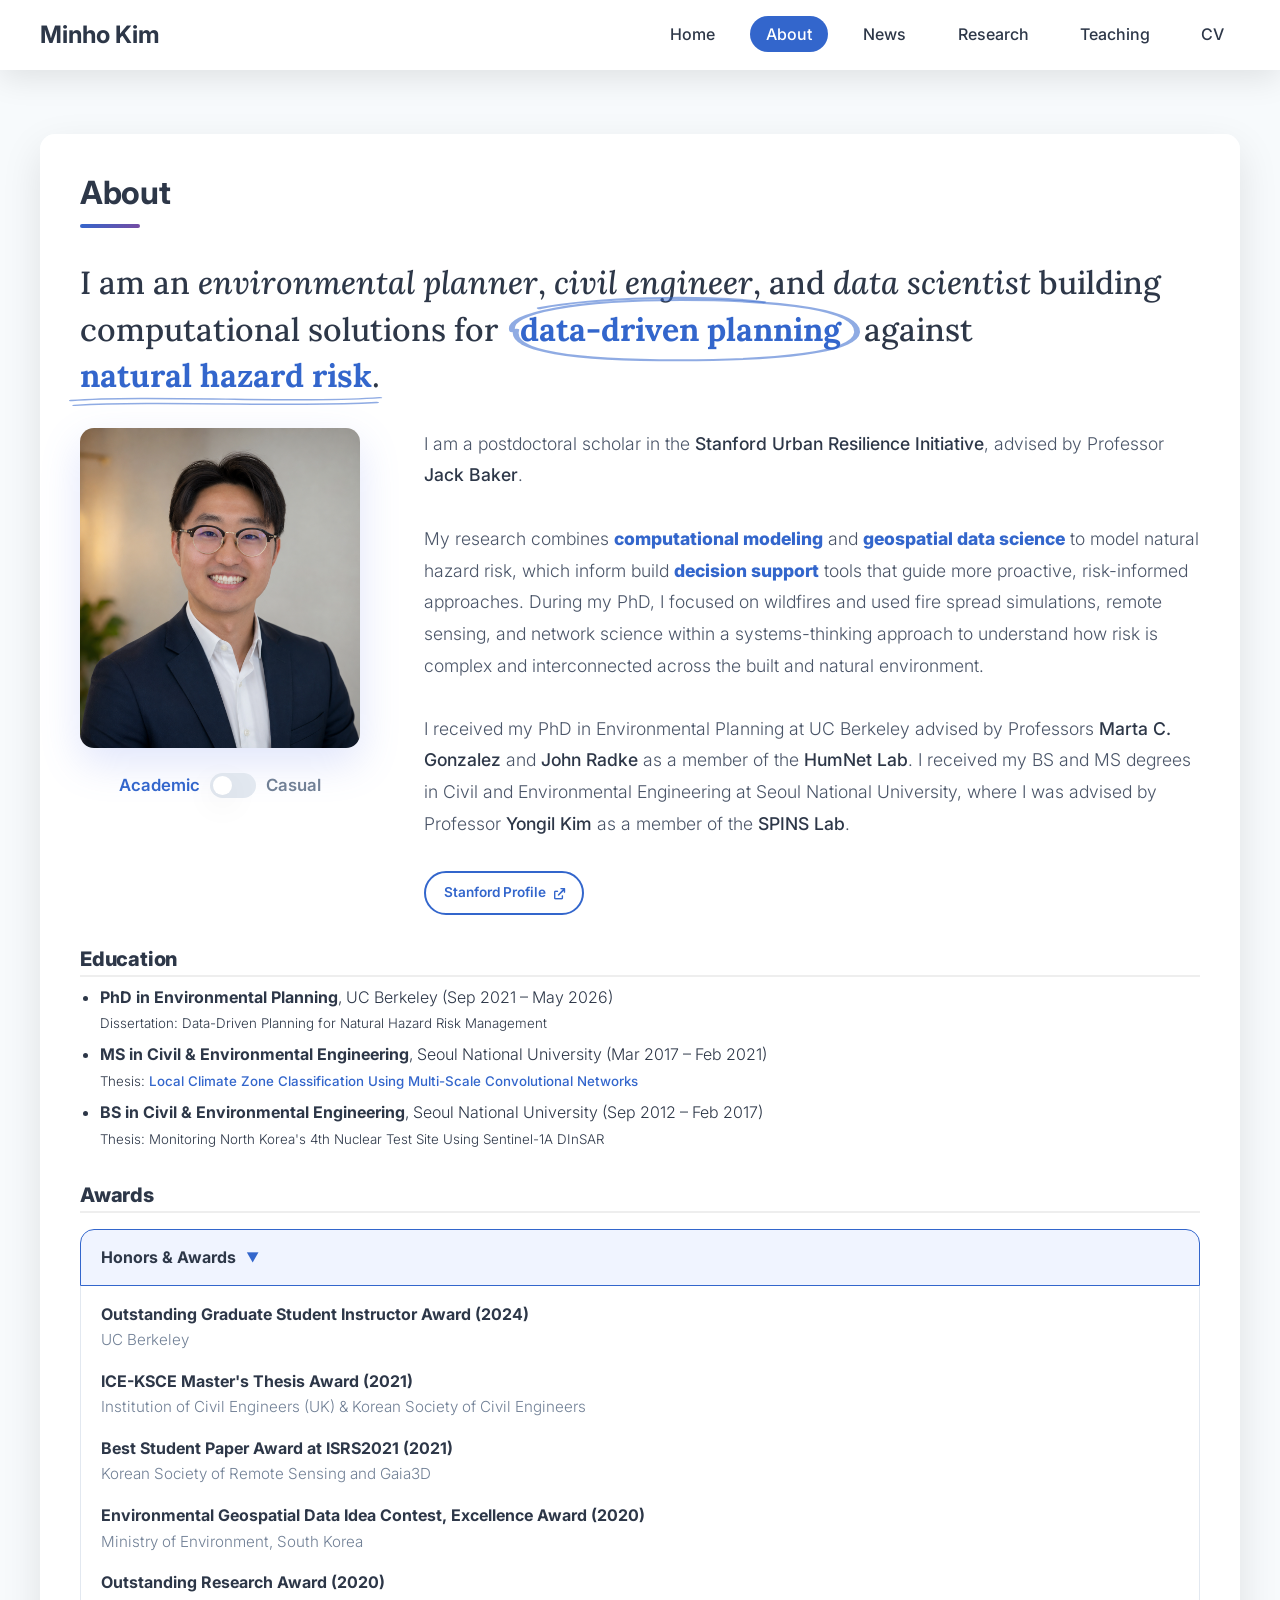
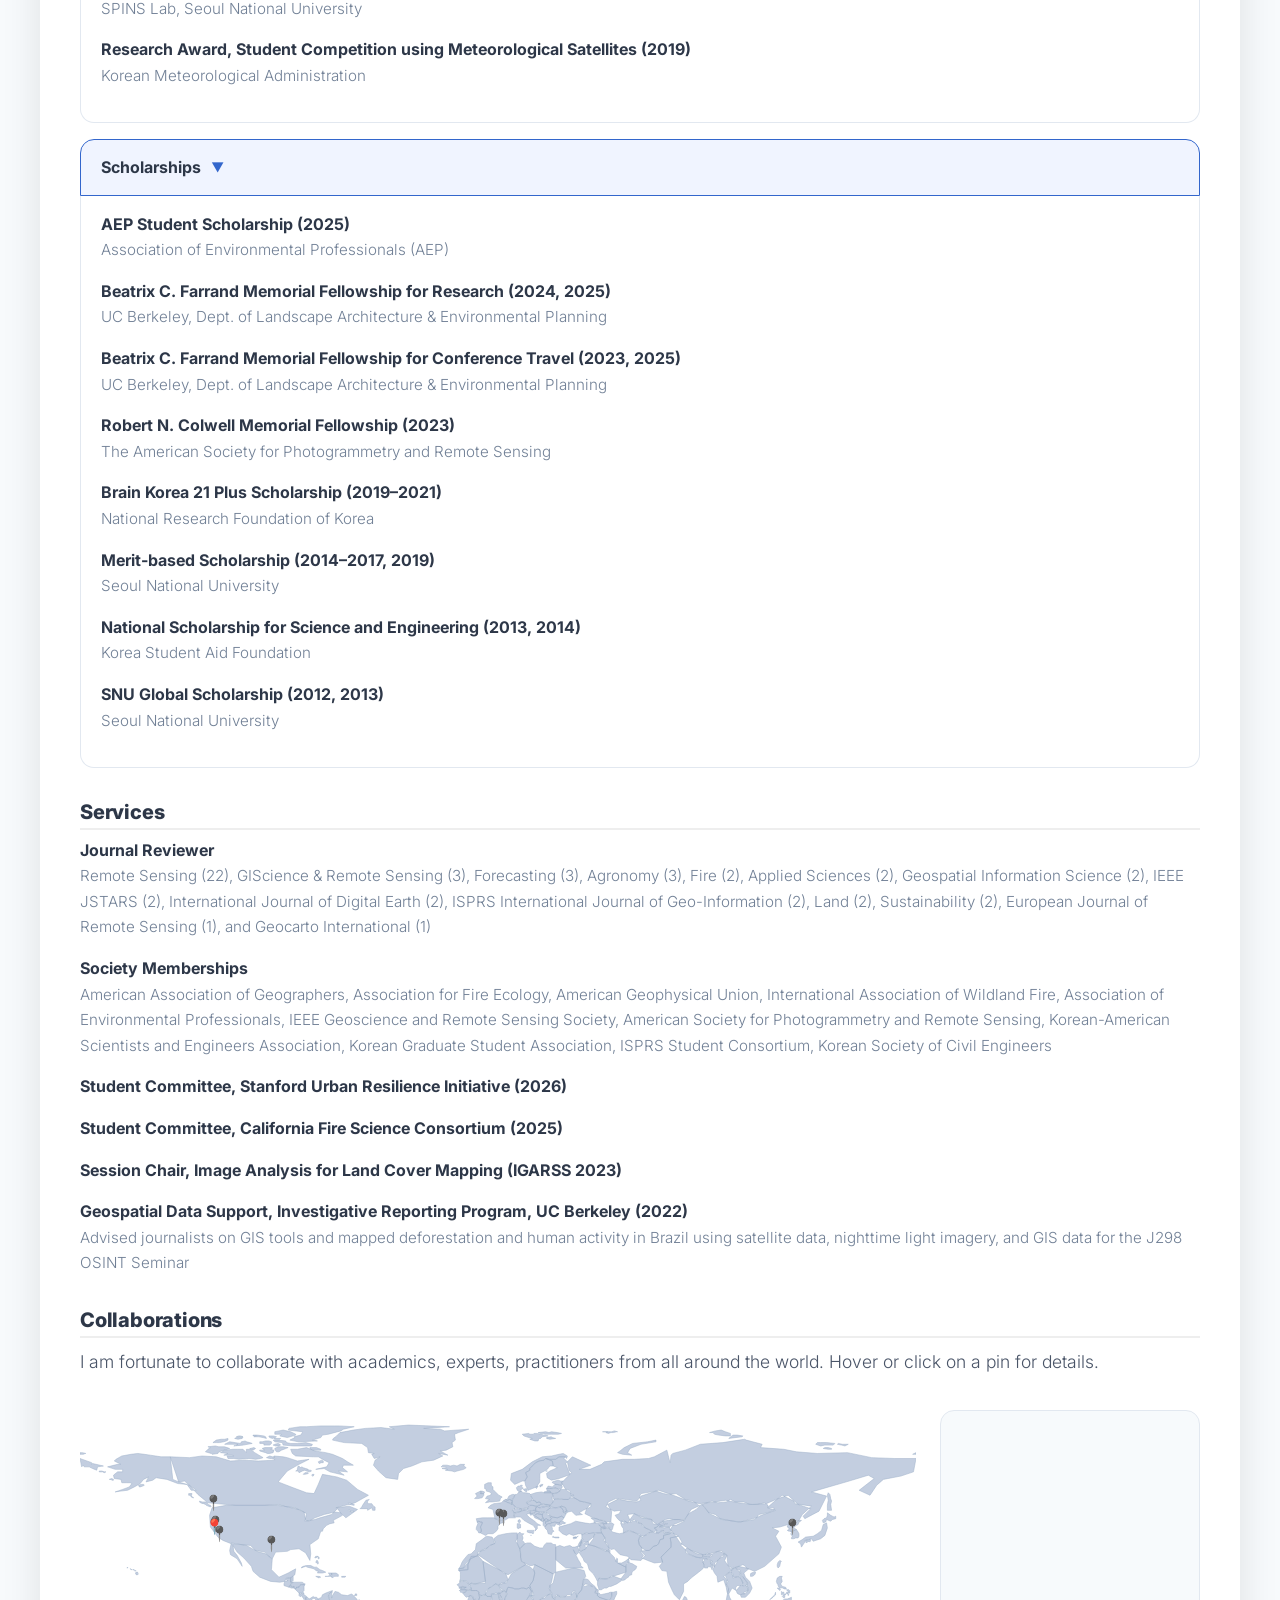
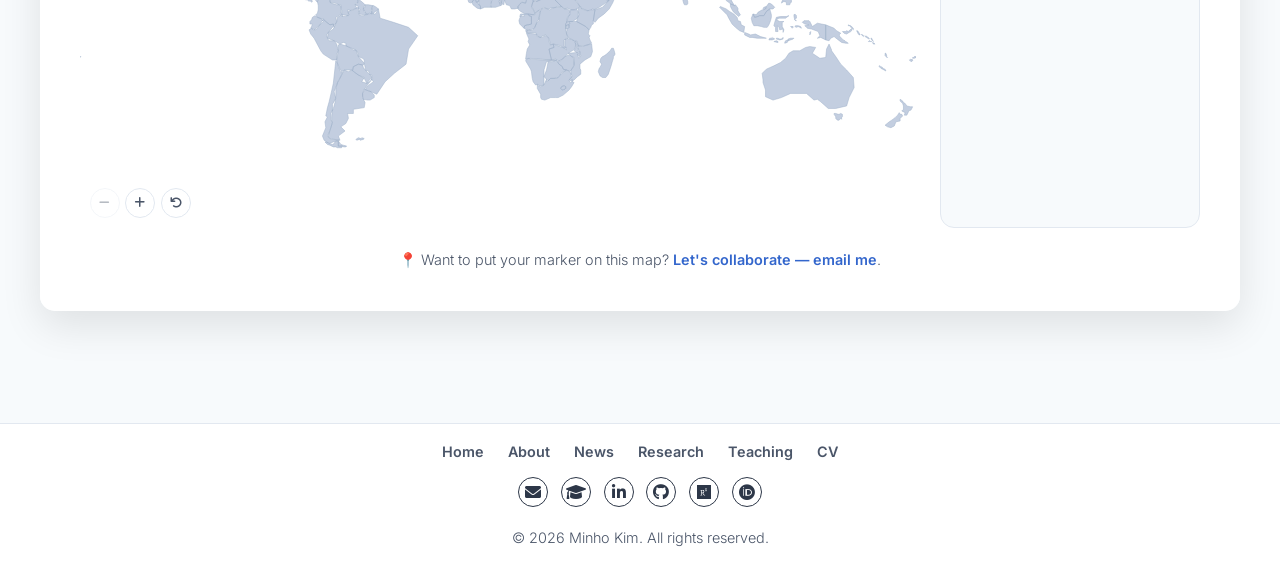
==== about.html @ fdfe1c57 "Sixth round of mobile-only layout refinements - script.js: fixed a real bug where the "Read more abo" ====
<!DOCTYPE html>
<html lang="en">
<head>
  <meta charset="UTF-8" />
  <meta name="viewport" content="width=device-width, initial-scale=1.0"/>
  <title>About - Minho Kim</title>
  <link rel="stylesheet" href="https://cdnjs.cloudflare.com/ajax/libs/font-awesome/6.0.0/css/all.min.css"/>
  <link rel="stylesheet" href="styles.css" />
  <style>
    /* Mirrors .hero-main / .hero-left / .hero-photo / .hero-right on the
       Home page, so the photo+text presentation matches exactly -- except
       the photo column stretches to match the text column's full height
       (the text length varies with the Academic/Casual toggle), with the
       photo itself growing to fill the space above the fixed-size
       Academic/Casual switch. */
    .profile-container {
      display: grid;
      grid-template-columns: auto 1fr;
      align-items: stretch;
      gap: clamp(2rem, 6vw, 4rem);
    }

    .profile-photo {
      width: clamp(200px, 32vw, 280px);
      text-align: center;
      display: flex;
      flex-direction: column;
      justify-content: flex-start;
    }

    /* Fixed height (not flex-stretched to the text column) so the photo
       is the same size whether the Academic or Casual bio is showing --
       their text lengths differ, which previously changed the photo's
       height along with them. Same hover interaction as .hero-photo on
       the home page. */
    .profile-photo img {
      width: 100%;
      height: 320px;
      object-fit: cover;
      border-radius: 14px;
      display: block;
      box-shadow: 0 15px 40px rgba(102, 126, 234, 0.2);
      transition: var(--transition);
    }

    .profile-photo img:hover {
      transform: scale(1.05);
      box-shadow: 0 20px 50px rgba(102, 126, 234, 0.3);
    }

    .profile-photo .bio-switch {
      width: fit-content;
      flex: none;
      margin: 1.5rem auto 0;
    }

    .profile-text {
      min-width: 0;
    }

    .profile-section {
      margin-top: 2rem;
    }

    .profile-section h3 {
      margin-bottom: 0.5rem;
      font-size: 1.25rem;
      border-bottom: 2px solid #eee;
      padding-bottom: 0.25rem;
    }

    .profile-section ul {
      padding-left: 1.25em;
      margin-top: 0; 
    }

    .profile-details p,
    .profile-section li {
      margin: 0.4em 0;
    }

    .profile-details a {
      color: #3366cc;
      text-decoration: none;
    }

    .profile-details a:hover {
      text-decoration: underline;
    }

    @media (max-width: 1024px) {
      .profile-container {
        grid-template-columns: 1fr;
        text-align: center;
        gap: 2rem;
      }
      .profile-photo {
        width: clamp(200px, 50vw, 280px);
        margin: 0 auto;
      }
      .profile-photo img {
        flex: none;
        height: 320px;
      }
    }

    @media (max-width: 480px) {
      .profile-photo img {
        flex: none;
        width: 160px;
        height: 210px;
      }
    }

    /* Mobile only: back to a photo-left / text-right row (like desktop)
       instead of the stacked, centered tablet layout above, but with a
       small circular photo so its height roughly matches the text
       column instead of dominating it. */
    @media (max-width: 640px) {
      /* Photo top-left (spanning both rows), lede sentence beside it,
         then the switch and Read More side by side directly below the
         lede, and the rest of the bio spanning full width below
         (revealed by Read More). .profile-photo/.profile-text and
         whichever of #bioAcademic/#bioCasual is visible all unwrap via
         display: contents so their children can be placed directly by
         this grid instead of nesting three levels deep. A third column
         (auto) exists purely so switch/readmore can sit side by side
         under the lede without needing an extra wrapper element. */
      .profile-container {
        display: grid;
        grid-template-columns: auto auto 1fr;
        grid-template-areas:
          "photo lede     lede"
          "photo switch   readmore"
          "rest  rest     rest";
        row-gap: 0.6rem;
        column-gap: 0.75rem;
        align-items: start;
        text-align: left;
      }

      .profile-photo,
      .profile-text {
        display: contents;
      }

      .profile-photo img {
        width: 100px;
        height: 100px;
        border-radius: 50%;
        flex: none;
        grid-area: photo;
      }

      .bio-switch,
      .profile-photo .bio-switch {
        grid-area: switch;
        align-self: center;
        /* Overrides the desktop .profile-photo .bio-switch rule above
           (margin: 1.5rem auto 0) -- same 2-class specificity, so it
           only wins here because this block comes later in the file. */
        width: fit-content;
        margin: 0;
      }

      /* Hidden on mobile only -- kept for desktop/tablet. */
      .profile-links {
        display: none;
      }
    }
  </style>
</head>
<body>

  <!-- Header -->
  <header class="header">
    <div class="container nav-container">
      <a href="index.html" class="logo">Minho Kim</a>

      <nav>
        <ul class="nav-menu" id="nav-menu">
          <li><a href="index.html" class="nav-link">Home</a></li>
          <li><a href="about.html" class="nav-link active">About</a></li>
          <li><a href="news.html" class="nav-link">News</a></li>
          <li><a href="research.html" class="nav-link">Research</a></li>
          <li><a href="teaching.html" class="nav-link">Teaching</a></li>
          <li><a href="resources/cv_recent.pdf" class="nav-link">CV</a></li>
        </ul>
      </nav>

      <!-- Mobile Hamburger Menu -->
      <button class="mobile-menu-toggle" id="mobile-menu-toggle" aria-label="Toggle navigation menu">
        <span></span>
        <span></span>
        <span></span>
      </button>
    </div>
  </header>


<main class="main-content">
  <div class="container">
    <div class="content-card">
      <h2 class="section-title">About</h2>
      <p class="lede-text">
        I am an <i>environmental planner</i>, <i>civil engineer</i>, and <i>data scientist</i> building computational
        solutions for
        <span class="annotate" style="--annotate-delay: 0.3s">
          <span class="lede-hl">data-driven planning</span>
          <svg class="annotate-mark annotate-mark-circle" viewBox="0 0 200 100" preserveAspectRatio="none" aria-hidden="true">
            <path d="M14,52 C10,24 48,6 100,6 C155,6 191,22 190,54 C189,84 148,95 99,95 C46,95 12,82 16,50" />
            <path d="M28,18 C55,2 112,-2 142,9" />
          </svg>
        </span>
        against
        <span class="annotate" style="--annotate-delay: 0.9s">
          <span class="lede-hl">natural hazard risk</span>
          <svg class="annotate-mark annotate-mark-underline" viewBox="0 0 200 40" preserveAspectRatio="none" aria-hidden="true">
            <path d="M4,22 C50,10 150,28 196,16" />
            <path d="M6,32 C60,22 140,36 194,26" />
          </svg>
        </span>.
      </p>

      <div class="profile-container">
        <!-- Left: Photo + bio toggle (stacked so this column roughly matches the text column's height) -->
        <div class="profile-photo">
          <img id="profilePhotoAcademic" src="images/avatar.png" alt="Minho Kim">
          <img id="profilePhotoCasual" src="images/profile_casual.jpg" alt="Minho Kim" style="display: none;">
          <div class="bio-switch" id="bioSwitch">
            <span class="bio-switch-label active" id="bioLabelAcademic">Academic</span>
            <button class="bio-switch-track" id="bioSwitchTrack" role="switch" aria-checked="false" aria-label="Toggle between academic and casual bio">
              <span class="bio-switch-thumb"></span>
            </button>
            <span class="bio-switch-label" id="bioLabelCasual">Casual</span>
          </div>
        </div>

        <!-- Right: Text -->
        <div class="profile-text">
          <div id="bioAcademic">
            <p class="hero-description hero-intro-mono bio-lede-line">
                I am a postdoctoral scholar in the <a href="https://urbanresilience.stanford.edu">Stanford Urban Resilience Initiative</a>, advised by Professor <a href="https://scholar.google.com/citations?user=im82jgIAAAAJ&hl=en&oi=ao"> Jack Baker</a>.
            </p>

            <button type="button" class="reveal-toggle-btn" onclick="toggleMobileReveal(this)">Read more <i class="fas fa-chevron-down"></i></button>

            <div class="hero-description hero-intro-mono mobile-hide-until-expanded">
                My research combines <span class="lede-hl-modeling">computational modeling</span> and <span class="lede-hl-geospatial">geospatial data science</span> to model natural hazard risk, which inform build <span class="lede-hl-decision">decision support</span> tools that guide more proactive, risk-informed approaches. During my PhD, I focused on wildfires and used fire spread simulations, remote sensing, and network science within a <emph>systems-thinking</emph> approach to understand how risk is complex and interconnected across the built and natural environment.
                <br><br>
                I received my PhD in Environmental Planning at UC Berkeley advised by Professors <a href="https://scholar.google.com/citations?user=YAGjro8AAAAJ&hl=en">Marta C. Gonzalez</a> and <a href="https://ced.berkeley.edu/people/john-radke">John Radke</a> as a member of the <a href="https://humnetlab.berkeley.edu">HumNet Lab</a>.
                I received my BS and MS degrees in Civil and Environmental Engineering at Seoul National University, where I was advised by Professor <a href="https://www.researchgate.net/profile/Yongil-Kim-2">Yongil Kim</a> as a member of the <a href="https://spins.snu.ac.kr">SPINS Lab</a>.
            </div>

            <div class="profile-links">
              <a class="profile-link-btn" href="https://profiles.stanford.edu/minho-kim" target="_blank" rel="noopener">
                Stanford Profile <i class="fas fa-arrow-up-right-from-square"></i>
              </a>
            </div>
          </div>

          <div id="bioCasual" class="bio-hidden">
            <p class="hero-description bio-lede-line">
              I was born in South Korea and moved when I was five years old to the <i>Forest City</i> of Canada -- London, Ontario.
            </p>

            <button type="button" class="reveal-toggle-btn" onclick="toggleMobileReveal(this)">Read more <i class="fas fa-chevron-down"></i></button>

            <div class="hero-description mobile-hide-until-expanded">
              I've also been fortunate to live in many more beautiful places including London (UK), Seoul, and now, California.
              Naturally, I fell in love with traveling to experience the various wonders of our world: from hiking the Dolomites in Northern Italy, to venturing through the Arabian desert, to sleeping under the stars in Mongolia.
              Nowadays, you will probably catch me reading papers and sipping coffee in trendy local cafes or waiting in line for the newest pastries in town.
              <br><br>
              My academic path started with a simple curiosity: to explore and uncover the unseen, first with my own eyes, then a phone camera, and eventually satellites.
              The more I looked, the more I realized how complex and unpredictable our planet really is, especially when it comes to natural hazards like wildfires, which never stay contained to just the land. They ripple out to touch people, infrastructure, and entire communities in ways that are hard to untangle.
              That's ultimately why I care so much about this work: understanding these tangled, high-stakes systems is the first step toward actually protecting the people and places caught in them.
            </div>
          </div>
        </div>
      </div>

      <!-- Education Section -->
      <div class="profile-section">
        <h3 class="profile-toggle-header" onclick="toggleDropdown(this)">Education <span class="profile-toggle-arrow">&#9654;</span></h3>
        <ul class="profile-toggle-content">
          <li><strong>PhD in Environmental Planning</strong>, UC Berkeley (Sep 2021 &ndash; May 2026)
            <br><small>Dissertation: Data-Driven Planning for Natural Hazard Risk Management</small></li>
          <li><strong>MS in Civil &amp; Environmental Engineering</strong>, Seoul National University (Mar 2017 &ndash; Feb 2021)
            <br><small>Thesis: <a href="https://s-space.snu.ac.kr/handle/10371/175090">Local Climate Zone Classification Using Multi-Scale Convolutional Networks</a></small>
          </li>
          <li><strong>BS in Civil &amp; Environmental Engineering</strong>, Seoul National University (Sep 2012 &ndash; Feb 2017)
            <br><small>Thesis: Monitoring North Korea's 4th Nuclear Test Site Using Sentinel-1A DInSAR</small></li>
        </ul>
      </div>

      <!-- Awards Section -->
      <div class="profile-section">
        <h3 class="profile-toggle-header" onclick="toggleDropdown(this)">Awards <span class="profile-toggle-arrow">&#9654;</span></h3>
        <div class="profile-toggle-content">

    <!-- Honors & Awards Dropdown -->
    <div class="dropdown-section open">
      <div class="dropdown-header" onclick="toggleDropdown(this)">
        Honors & Awards <span class="dropdown-arrow">&#9654;</span>
      </div>
      <div class="dropdown-content">
        <div class="award-entry"><strong>Outstanding Graduate Student Instructor Award (2024)</strong> <span class="scholarship-sponsor">UC Berkeley</span></div>
        <div class="award-entry"><strong>ICE-KSCE Master's Thesis Award (2021)</strong> <span class="scholarship-sponsor">Institution of Civil Engineers (UK) &amp; Korean Society of Civil Engineers</span></div>
        <div class="award-entry"><strong>Best Student Paper Award at ISRS2021 (2021)</strong> <span class="scholarship-sponsor">Korean Society of Remote Sensing and Gaia3D</span></div>
        <div class="award-entry"><strong>Environmental Geospatial Data Idea Contest, Excellence Award (2020)</strong> <span class="scholarship-sponsor">Ministry of Environment, South Korea</span></div>
        <div class="award-entry"><strong>Outstanding Research Award (2020)</strong> <span class="scholarship-sponsor">SPINS Lab, Seoul National University</span></div>
        <div class="award-entry"><strong>Research Award, Student Competition using Meteorological Satellites (2019)</strong> <span class="scholarship-sponsor">Korean Meteorological Administration</span></div>
      </div>
    </div>

    <!-- Scholarships Dropdown -->
    <div class="dropdown-section open">
      <div class="dropdown-header" onclick="toggleDropdown(this)">
        Scholarships <span class="dropdown-arrow">&#9654;</span>
      </div>
      <div class="dropdown-content">
        <div class="scholarship-entry"><strong>AEP Student Scholarship (2025)</strong> <span class="scholarship-sponsor">Association of Environmental Professionals (AEP)</span></div>
        <div class="scholarship-entry"><strong>Beatrix C. Farrand Memorial Fellowship for Research (2024, 2025)</strong> <span class="scholarship-sponsor">UC Berkeley, Dept. of Landscape Architecture &amp; Environmental Planning</span></div>
        <div class="scholarship-entry"><strong>Beatrix C. Farrand Memorial Fellowship for Conference Travel (2023, 2025)</strong> <span class="scholarship-sponsor">UC Berkeley, Dept. of Landscape Architecture &amp; Environmental Planning</span></div>
        <div class="scholarship-entry"><strong>Robert N. Colwell Memorial Fellowship (2023)</strong> <span class="scholarship-sponsor">The American Society for Photogrammetry and Remote Sensing</span></div>
        <div class="scholarship-entry"><strong>Brain Korea 21 Plus Scholarship (2019&ndash;2021)</strong> <span class="scholarship-sponsor">National Research Foundation of Korea</span></div>
        <div class="scholarship-entry"><strong>Merit-based Scholarship (2014&ndash;2017, 2019)</strong> <span class="scholarship-sponsor">Seoul National University</span></div>
        <div class="scholarship-entry"><strong>National Scholarship for Science and Engineering (2013, 2014)</strong> <span class="scholarship-sponsor">Korea Student Aid Foundation</span></div>
        <div class="scholarship-entry"><strong>SNU Global Scholarship (2012, 2013)</strong> <span class="scholarship-sponsor">Seoul National University</span></div>
      </div>
    </div>
        </div>
      </div>

      <!-- Services Section -->
      <div class="profile-section">
        <h3 class="profile-toggle-header" onclick="toggleDropdown(this)">Services <span class="profile-toggle-arrow">&#9654;</span></h3>
        <div class="profile-toggle-content">
        <div class="award-entry"><strong>Journal Reviewer</strong> <span class="scholarship-sponsor">Remote Sensing (22), GIScience &amp; Remote Sensing (3), Forecasting (3), Agronomy (3), Fire (2), Applied Sciences (2), Geospatial Information Science (2), IEEE JSTARS (2), International Journal of Digital Earth (2), ISPRS International Journal of Geo-Information (2), Land (2), Sustainability (2), European Journal of Remote Sensing (1), and Geocarto International (1)</span></div>
        <div class="award-entry"><strong>Society Memberships</strong> <span class="scholarship-sponsor">American Association of Geographers, Association for Fire Ecology, American Geophysical Union, International Association of Wildland Fire, Association of Environmental Professionals, IEEE Geoscience and Remote Sensing Society, American Society for Photogrammetry and Remote Sensing, Korean-American Scientists and Engineers Association, Korean Graduate Student Association, ISPRS Student Consortium, Korean Society of Civil Engineers</span></div>
        <div class="award-entry"><strong>Student Committee, Stanford Urban Resilience Initiative (2026)</strong></div>
        <div class="award-entry"><strong>Student Committee, California Fire Science Consortium (2025)</strong></div>
        <div class="award-entry"><strong>Session Chair, Image Analysis for Land Cover Mapping (IGARSS 2023)</strong></div>
        <div class="award-entry"><strong>Geospatial Data Support, Investigative Reporting Program, UC Berkeley (2022)</strong> <span class="scholarship-sponsor">Advised journalists on GIS tools and mapped deforestation and human activity in Brazil using satellite data, nighttime light imagery, and GIS data for the J298 OSINT Seminar</span></div>
        </div>
      </div>

      <!-- Collaborations Section -->
      <div class="profile-section">
        <h3>Collaborations</h3>
        <p class="hero-description">
          I am fortunate to collaborate with academics, experts, practitioners from all around the world. Hover or click on a pin for details.
        </p>
        <div class="collab-layout">
          <div class="collab-map-wrap">
            <div class="collab-map-controls">
              <button class="collab-zoom-btn" id="collabZoomOut" aria-label="Zoom out"><i class="fas fa-minus"></i></button>
              <button class="collab-zoom-btn" id="collabZoomIn" aria-label="Zoom in"><i class="fas fa-plus"></i></button>
              <button class="collab-zoom-btn" id="collabZoomReset" aria-label="Reset zoom and pan"><i class="fas fa-arrow-rotate-left"></i></button>
            </div>
            <div id="collaborationsMap"></div>
          </div>
          <div class="collab-info-panel" id="collabInfoPanel"></div>
        </div>
        <p class="collab-map-cta">
          📍 Want to put your marker on this map? <a href="mailto:minhok@stanford.edu">Let's collaborate &mdash; email me</a>.
        </p>
      </div>

    </div>
  </div>
</main>

  <!-- Footer -->
  <footer class="site-footer">
    <div class="container footer-inner">
      <nav class="footer-nav">
        <a href="index.html" class="footer-nav-link">Home</a>
        <a href="about.html" class="footer-nav-link">About</a>
        <a href="news.html" class="footer-nav-link">News</a>
        <a href="research.html" class="footer-nav-link">Research</a>
        <a href="teaching.html" class="footer-nav-link">Teaching</a>
        <a href="resources/cv_recent.pdf" class="footer-nav-link">CV</a>
      </nav>
      <div class="social-icons footer-social-icons">
        <a href="mailto:minhok@stanford.edu" class="social-icon" title="Email"><i class="fas fa-envelope"></i></a>
        <a href="https://scholar.google.com/citations?user=VRVL4TYAAAAJ&hl=en" class="social-icon" title="Google Scholar"><i class="fas fa-graduation-cap"></i></a>
        <a href="https://www.linkedin.com/in/minhokim93/" class="social-icon" title="LinkedIn"><i class="fab fa-linkedin-in"></i></a>
        <a href="https://github.com/minhokim93" class="social-icon" title="Github"><i class="fab fa-github"></i></a>
        <a href="https://www.researchgate.net/profile/Minho_Kim21" class="social-icon" title="ResearchGate"><i class="fab fa-researchgate"></i></a>
        <a href="https://orcid.org/0000-0002-9504-5935" class="social-icon" title="ORCID"><i class="fab fa-orcid"></i></a>
      </div>
      <p>&copy; <span id="year"></span> Minho Kim. All rights reserved.</p>
    </div>
  </footer>

  <script>
    document.getElementById('year').textContent = new Date().getFullYear();
  </script>
  <script src="data/world-map-path.js"></script>
  <script src="data/collaborations.js"></script>
  <script src="js/collaborations-map.js"></script>
  <script src="script.js"></script>

</body>
</html>
---- styles.css ----
@import url('https://fonts.googleapis.com/css2?family=Inter:wght@300;400;500;600;700;800&family=Lora:ital,wght@0,500;0,600;1,500&display=swap');

/* ===== CSS CUSTOM PROPERTIES ===== */
:root {
    --primary-color: #3366cc;
    --primary-dark: #003c71;
    --text-primary: #2d3748;
    --text-secondary: #4a5568;
    --text-muted: #718096;
    --bg-glass: rgba(255, 255, 255, 0.95);
    --bg-light: #f7fafc;
    --bg-accent: #f0f4ff;
    --border-color: #e2e8f0;
    --shadow-light: 0 8px 32px rgba(0, 0, 0, 0.1);
    --shadow-medium: 0 15px 40px rgba(0, 0, 0, 0.1);
    --shadow-heavy: 0 25px 60px rgba(0, 0, 0, 0.15);
    --gradient-primary: linear-gradient(135deg, #3366cc, #764ba2);
    --gradient-bg: linear-gradient(135deg, #f0f4ff, #e6f3ff);
    --border-radius: 15px;
    --transition: all 0.3s ease;
    --header-height: 70px;
  }
  
  /* ===== RESET & BASE ===== */
  * {
    margin: 0;
    padding: 0;
    box-sizing: border-box;
  }

  html {
    scroll-padding-top: var(--header-height);
  }

  body {
    font-family: 'Inter', system-ui, -apple-system, sans-serif;
    font-weight: 300;
    background: var(--bg-light);
    min-height: 100vh;
    color: var(--text-primary);
    line-height: 1.6;
    font-size: clamp(0.875rem, 2vw, 1rem);
  }
  
  h1, h2, h3, .hero-name, .section-title {
    font-family: 'Inter', system-ui, -apple-system, sans-serif;
    font-weight: 800;
    letter-spacing: -0.01em;
    line-height: 1.2;
  }
  
  .container {
    max-width: 1500px;
    margin: 0 auto;
    padding: 0 clamp(1rem, 4vw, 2.5rem);
  }

  /* ===== LINKS ===== */
  a {
    color: var(--primary-color);
    text-decoration: none;
    font-weight: 500;
    transition: var(--transition);
  }
  
  a:hover {
    color: var(--primary-dark);
  }
  
  /* ===== HEADER & NAVIGATION ===== */
  .header {
    background: var(--bg-glass);
    backdrop-filter: blur(10px);
    box-shadow: var(--shadow-light);
    position: fixed;
    top: 0;
    left: 0;
    right: 0;
    z-index: 1000;
    transition: var(--transition);
  }
  
  .nav-container {
    display: flex;
    justify-content: space-between;
    align-items: center;
    /* Horizontal padding matches .container's exactly (this element
       carries both classes) so the logo lines up with the page content
       below it instead of sitting further out at wide viewports. */
    padding: 1rem clamp(1rem, 4vw, 2.5rem);
    position: relative;
  }

  .logo {
    font-size: clamp(1.25rem, 3vw, 1.5rem);
    font-weight: 700;
    color: var(--text-primary);
    transition: var(--transition);
  }

  .logo:hover {
    color: var(--primary-dark);
  }

  .nav-menu {
    display: flex;
    list-style: none;
    gap: clamp(0.5rem, 1.5vw, 1.25rem);
  }

  /* Hidden on desktop so it doesn't sit in the flex row as a phantom
     third item (space-between was treating it as the flush-right
     element, pushing the real nav menu off the right edge). The
     @media (max-width: 768px) rules below switch it back to flex. */
  .mobile-menu-toggle {
    display: none;
  }

  .nav-link {
    color: var(--text-primary);
    font-weight: 500;
    padding: 0.5rem 1rem;
    border-radius: 25px;
    transition: var(--transition);
    white-space: nowrap;
  }
  
  .nav-link:hover,
  .nav-link.active {
    color: white;
    background: var(--primary-color);
    transform: translateY(-2px);
  }

  /* ===== MAIN CONTENT ===== */
  .main-content {
    margin-top: var(--header-height);
    min-height: calc(100vh - var(--header-height));
    padding: clamp(1rem, 3vw, 2rem) 0;
  }
  
  .page {
    display: none;
    animation: fadeIn 0.6s ease-in-out;
  }
  
  .page.active {
    display: block;
  }
  
  @keyframes fadeIn {
    from { opacity: 0; transform: translateY(20px); }
    to { opacity: 1; transform: translateY(0); }
  }
  
  /* ===== CONTENT CARDS ===== */
  .content-card {
    background: var(--bg-glass);
    backdrop-filter: blur(10px);
    border-radius: var(--border-radius);
    box-shadow: var(--shadow-medium);
    padding: clamp(1.5rem, 4vw, 2.5rem);
    margin: 2rem auto;
    transition: var(--transition);
    max-width: 100%;
  }
  
  .content-card:hover {
    transform: translateY(-5px);
    box-shadow: var(--shadow-heavy);
  }
  
  .section-title {
    font-size: clamp(1.25rem, 3.5vw, 2rem);
    font-weight: 700;
    color: var(--text-primary);
    margin-bottom: 2rem;
    position: relative;
    padding-bottom: 1rem;
  }

  .section-title-row {
    display: flex;
    align-items: center;
    justify-content: space-between;
    gap: 1rem;
    margin-bottom: 2rem;
  }

  .section-title-row .section-title {
    margin-bottom: 0;
  }

  .layout-toggle {
    display: flex;
    gap: 0.4rem;
    flex-shrink: 0;
  }

  .layout-toggle-btn {
    width: 34px;
    height: 34px;
    border-radius: 8px;
    border: 1.5px solid var(--border-color);
    background: white;
    color: var(--text-muted);
    font-size: 0.9rem;
    cursor: pointer;
    display: flex;
    align-items: center;
    justify-content: center;
    transition: var(--transition);
  }

  .layout-toggle-btn:hover {
    border-color: var(--primary-color);
    color: var(--primary-color);
  }

  .layout-toggle-btn.active {
    background: var(--primary-color);
    color: white;
    border-color: var(--primary-color);
  }
  
  .section-title::after {
    content: '';
    position: absolute;
    bottom: 0;
    left: 0;
    width: 60px;
    height: 4px;
    background: var(--gradient-primary);
    border-radius: 2px;
  }
  
  .compact-content-card {
    padding: clamp(0.5rem, 0vw, 0rem) 
             clamp(1rem, 0vw, 0rem);
    }
    
  .compact-content-card i {
    /* margin-right: 0.2rem; */
    color: var(--primary-color);
    }

  /* ===== HERO SECTION ===== */
  .hero {
    background: var(--bg-glass);
    backdrop-filter: blur(10px);
    border-radius: 20px;
    box-shadow: 0 20px 60px rgba(0, 0, 0, 0.1);
    padding: clamp(2rem, 6vw, 4rem) clamp(1.5rem, 4vw, 3rem);
    margin: 2rem auto;
    position: relative;
    overflow: hidden;
  }
  
  .hero-main {
    display: grid;
    grid-template-columns: auto 1fr;
    align-items: center;
    gap: clamp(2rem, 6vw, 4rem);
  }
  
  .hero-left {
    text-align: center;
    min-width: 280px;
  }
  
  .hero-photo {
    width: clamp(200px, 30vw, 250px);
    height: clamp(200px, 30vw, 250px);
    border-radius: 50%;
    background: var(--bg-accent);
    margin: 0 auto 2rem;
    display: flex;
    align-items: center;
    justify-content: center;
    font-size: clamp(3rem, 8vw, 4rem);
    color: var(--primary-color);
    box-shadow: 0 15px 40px rgba(102, 126, 234, 0.2);
    transition: var(--transition);
    background-image: url('data:image/svg+xml,<svg xmlns="http://www.w3.org/2000/svg" fill="none" viewBox="0 0 24 24" stroke="currentColor"><path stroke-linecap="round" stroke-linejoin="round" stroke-width="2" d="M16 7a4 4 0 11-8 0 4 4 0 018 0zM12 14a7 7 0 00-7 7h14a7 7 0 00-7-7z" /></svg>');
    background-size: 100px;
    background-repeat: no-repeat;
    background-position: center;
  }
  
  .hero-photo:hover {
    transform: scale(1.05);
    box-shadow: 0 20px 50px rgba(102, 126, 234, 0.3);
  }
  
  .social-icons {
    display: flex;
    justify-content: center;
    gap: 0.8rem;
    margin-bottom: 1.2rem;
    flex-wrap: wrap;
  }
  
  .social-icon {
    display: inline-flex;
    align-items: center;
    justify-content: center;
    width: 30px;
    height: 30px;
    color: var(--text-primary);
    border: 1.5px solid var(--text-primary);
    border-radius: 50%;
    font-size: 1rem;
    transition: var(--transition);
  }
  
  .social-icon:hover {
    background: var(--text-primary);
    color: white;
    transform: translateY(-3px) scale(1.1);
  }
  
  .hero-right {
    min-width: 0; /* Prevents text overflow */
  }
  
  .hero-name {
    font-size: clamp(1.75rem, 5vw, 3rem);
    font-weight: 800;
    color: var(--text-primary);
    margin-bottom: 1rem;
    word-wrap: break-word;
  }
  
  .typewriter {
    color: var(--primary-color);
    font-weight: bold;
    border-right: 2px solid var(--primary-dark);
    animation: blink 1s step-end infinite;
    display: inline-block;
  }
  
  @keyframes blink {
    0%, 50% { border-color: var(--primary-color); }
    51%, 100% { border-color: transparent; }
  }
  
  .hero-subtitle {
    font-size: clamp(1rem, 2.5vw, 1.4rem);
    color: var(--text-muted);
    margin-bottom: 2rem;
    font-weight: 400;
  }
  
  .hero-description {
    font-size: clamp(0.9rem, 2vw, 1.1rem);
    line-height: 1.8;
    color: var(--text-secondary);
    margin-bottom: 2rem;
  }

  /* A single large, serif "lede" sentence — the editorial-serif style used
     by research lab sites like earthintelligence.mit.edu, in place of the
     site's usual sans-serif body copy. */
  .lede-text {
    font-family: 'Lora', 'Georgia', 'Times New Roman', serif;
    font-weight: 500;
    font-size: clamp(1.4rem, 3vw, 2rem);
    line-height: 1.45;
    color: var(--text-primary);
    margin: 0.5rem 0 1.75rem;
    max-width: 60ch;
  }

  /* Research page: the lede sits directly above the panel+diagram row
     rather than a separate paragraph, so it needs a bit less trailing
     space than other pages' ledes -- but still enough that the circled/
     underlined annotation strokes (which overhang the text) don't read
     as touching the panel below. */
  .lede-text.lede-tight {
    margin-bottom: 1.25rem;
  }

  /* Three-card graphic showcasing Spatial / Systems / Critical Thinking,
     replacing a plain bullet list on the Teaching page -- styled to
     match the "Highlighted Research Areas" cards on the home page
     (.home-area-card), minus their "Learn More" button. */
  .thinking-grid {
    display: grid;
    grid-template-columns: repeat(3, 1fr);
    gap: 1.5rem;
    margin: 0 0 1.75rem;
  }

  .thinking-card {
    display: flex;
    flex-direction: column;
    align-items: center;
    text-align: center;
    padding: 1.75rem 1.5rem;
    border: 1px solid var(--border-color);
    border-radius: var(--border-radius);
    cursor: pointer;
    transition: var(--transition);
  }

  .thinking-card:hover {
    box-shadow: var(--shadow-light);
    transform: translateY(-4px);
  }

  .thinking-card.active {
    border-color: var(--primary-color);
    background: var(--bg-accent);
    box-shadow: var(--shadow-light);
  }

  .thinking-card-cta {
    display: inline-flex;
    align-items: center;
    gap: 0.35rem;
    margin-top: 0.9rem;
    font-size: 0.78rem;
    font-weight: 600;
    color: var(--primary-color);
  }

  .thinking-card-cta i {
    font-size: 0.65rem;
    transition: transform 0.2s ease;
  }

  .thinking-card.active .thinking-card-cta i {
    transform: rotate(90deg);
  }

  .thinking-card-icon {
    width: 84px;
    height: 84px;
    border-radius: 50%;
    background: linear-gradient(135deg, #3366cc, #6c8ee8);
    color: white;
    display: flex;
    align-items: center;
    justify-content: center;
    font-size: 2rem;
    margin-bottom: 1.1rem;
  }

  .thinking-card-title {
    font-size: 1.05rem;
    margin-bottom: 0.5rem;
    color: var(--text-primary);
  }

  .thinking-card-desc {
    font-size: 0.88rem;
    color: var(--text-secondary);
    line-height: 1.55;
  }

  @media (max-width: 768px) {
    .thinking-grid {
      grid-template-columns: 1fr;
    }
  }

  /* Revealed when a thinking-card is clicked -- a concrete classroom
     example for that mode of thinking, drawn from the teaching statement. */
  .thinking-demo {
    background: var(--bg-accent);
    border-left: 4px solid var(--primary-color);
    border-radius: 0 var(--border-radius) var(--border-radius) 0;
    padding: 1.5rem 1.75rem;
    margin: -0.5rem 0 1.75rem;
  }

  .thinking-demo-title {
    font-size: 1rem;
    color: var(--primary-dark);
    margin-bottom: 0.6rem;
  }

  .thinking-demo-text {
    font-size: 0.92rem;
    color: var(--text-secondary);
    line-height: 1.7;
    margin: 0;
  }

  /* ===== RESEARCH AREA PAGES: SUBSECTION HEADINGS ===== */
  .area-subheading {
    font-size: 1.15rem;
    color: var(--text-primary);
    margin: 2rem 0 0.85rem;
    padding-left: 0.75rem;
    border-left: 4px solid var(--primary-color);
  }

  /* ===== INTERACTIVE MODEL ARCHITECTURE DIAGRAM ===== */
  .arch-flow {
    display: flex;
    align-items: center;
    flex-wrap: wrap;
    gap: 0.4rem;
    margin: 1.25rem 0 0.5rem;
  }

  .arch-stage {
    display: flex;
    flex-direction: column;
    align-items: center;
    text-align: center;
    gap: 0.5rem;
    width: 118px;
    padding: 0.9rem 0.5rem;
    border: 1px solid var(--border-color);
    border-radius: var(--border-radius);
    cursor: pointer;
    transition: var(--transition);
  }

  .arch-stage:hover {
    box-shadow: var(--shadow-light);
    transform: translateY(-3px);
  }

  .arch-stage.active {
    border-color: var(--primary-color);
    background: var(--bg-accent);
    box-shadow: var(--shadow-light);
  }

  .arch-stage-icon {
    width: 42px;
    height: 42px;
    border-radius: 50%;
    background: var(--gradient-primary);
    color: white;
    display: flex;
    align-items: center;
    justify-content: center;
    font-size: 1.05rem;
  }

  .arch-stage-label {
    font-size: 0.78rem;
    font-weight: 600;
    color: var(--text-secondary);
    line-height: 1.3;
  }

  .arch-stage.active .arch-stage-label {
    color: var(--primary-dark);
  }

  .arch-arrow {
    color: var(--text-muted);
    font-size: 0.85rem;
    flex-shrink: 0;
  }

  .arch-demo {
    background: var(--bg-accent);
    border-left: 4px solid var(--primary-color);
    border-radius: 0 var(--border-radius) var(--border-radius) 0;
    padding: 1.25rem 1.5rem;
    margin: 0.5rem 0 1.75rem;
  }

  .arch-demo-title {
    font-size: 0.98rem;
    color: var(--primary-dark);
    margin-bottom: 0.5rem;
  }

  .arch-demo-text {
    font-size: 0.9rem;
    color: var(--text-secondary);
    line-height: 1.7;
    margin: 0;
  }

  @media (max-width: 640px) {
    .arch-flow {
      flex-direction: column;
    }

    .arch-stage {
      width: 100%;
      flex-direction: row;
      justify-content: flex-start;
      text-align: left;
    }

    .arch-arrow {
      transform: rotate(90deg);
      align-self: center;
    }
  }

  .cta-button {
    display: inline-flex;
    align-items: center;
    background: white;
    color: var(--text-primary);
    padding: 1rem 2rem;
    border: 2px solid var(--text-primary);
    border-radius: 50px;
    font-weight: 600;
    transition: var(--transition);
    box-shadow: var(--shadow-light);
  }
  
  .cta-button:hover {
    background: var(--text-primary);
    color: white;
    transform: translateY(-3px);
  }
  
  /* ===== RESEARCH SECTIONS ===== */
  .research-interests {
    display: grid;
    grid-template-columns: repeat(auto-fit, minmax(250px, 1fr));
    gap: 1rem;
    margin-top: 2rem;
  }
  
  .research-item {
    background: var(--gradient-bg);
    padding: 1rem;
    border-radius: 12px;
    border: 2px solid rgba(102, 126, 234, 0.1);
    transition: var(--transition);
    cursor: pointer;
    position: relative;
    display: flex;
    align-items: center;
    gap: 1rem;
  }
  
  .research-item:hover {
    border-color: var(--primary-color);
    transform: translateY(-3px);
    box-shadow: 0 10px 25px rgba(102, 126, 234, 0.15);
  }
  
  .research-icon {
    font-size: 1.8rem;
    flex-shrink: 0;
  }
  
  .research-title {
    font-size: 1rem;
    font-weight: 600;
    color: var(--text-primary);
  }
  
  /* ===== FILTER BUTTONS ===== */
  .filter-controls {
    margin-bottom: 1.5rem;
    padding-bottom: 1.25rem;
    border-bottom: 1px solid var(--border-color);
  }

  .filter-row {
    display: flex;
    align-items: center;
    gap: 0.75rem;
    flex-wrap: wrap;
    margin-bottom: 0.6rem;
  }

  .filter-row:last-child {
    margin-bottom: 0;
  }

  /* Wide enough for the longest label ("Filter by Category:") so every
     filter row's buttons start at the same x position. */
  .filter-row strong {
    font-size: 1rem;
    color: var(--text-primary);
    min-width: 155px;
    flex-shrink: 0;
  }
  
  .filter-btns {
    display: flex;
    flex-wrap: wrap;
    gap: 0.25rem;
    flex: 1;
  }
  
  .year-btn, .type-btn, .tag-btn, .cat-btn {
    display: inline-flex;
    align-items: center;
    justify-content: center;
    padding: 0.25rem 1rem;
    font-size: 0.7rem;
    font-weight: 600;
    color: var(--text-primary);
    background: white;
    border: 2px solid var(--border-color);
    border-radius: 15px;
    cursor: pointer;
    transition: var(--transition);
    min-width: 50px;
    text-align: center;
  }

  .year-btn:hover,
  .type-btn:hover,
  .tag-btn:hover,
  .cat-btn:hover,
  .year-btn.active,
  .type-btn.active,
  .tag-btn.active,
  .cat-btn.active {
    background: var(--primary-color);
    color: white;
    border-color: var(--primary-color);
    transform: translateY(-1px);
  }

  /* Slider-styled timeline for the Publications year filter: a thick,
     rounded rail with one handle-like tick per year, plus a separate
     "All" pill to reset. Ticks reuse .year-btn for click wiring (see
     initPublicationFilter), but reset its pill styling entirely so
     they read as slider handles rather than buttons. */
  .year-slider-wrap {
    display: flex;
    align-items: flex-start;
    gap: 1rem;
    flex: 1;
  }

  .year-all-btn {
    flex-shrink: 0;
  }

  .year-timeline {
    position: relative;
    display: flex;
    justify-content: space-between;
    flex: 1;
    padding-top: 9px;
  }

  .year-timeline-track {
    position: absolute;
    top: 15px;
    left: 7px;
    right: 7px;
    height: 5px;
    background: var(--border-color);
    border-radius: 3px;
    z-index: 0;
  }

  .year-tick {
    position: relative;
    z-index: 1;
    display: flex;
    flex-direction: column;
    align-items: center;
    gap: 0.45rem;
    padding: 0;
    min-width: auto;
    background: none;
    border: none;
    border-radius: 0;
  }

  .year-tick,
  .year-tick:hover,
  .year-tick.active {
    background: none;
    transform: none;
  }

  .year-tick-dot {
    width: 14px;
    height: 14px;
    border-radius: 50%;
    background: white;
    border: 3px solid var(--border-color);
    box-shadow: 0 1px 3px rgba(0, 0, 0, 0.15);
    transition: var(--transition);
  }

  .year-tick-label {
    font-size: 0.7rem;
    font-weight: 600;
    color: var(--text-muted);
    transition: var(--transition);
  }

  .year-tick:hover .year-tick-dot,
  .year-tick.active .year-tick-dot {
    background: var(--primary-color);
    border-color: var(--primary-color);
    transform: scale(1.35);
    box-shadow: 0 2px 6px rgba(51, 102, 204, 0.4);
  }

  .year-tick:hover .year-tick-label,
  .year-tick.active .year-tick-label {
    color: var(--primary-color);
  }

  /* ===== RESEARCH HIGHLIGHTS ===== */
  .research-highlight {
    display: grid;
    grid-template-columns: auto 1fr;
    gap: 20px;
    align-items: flex-start;
    background: var(--bg-light);
    border-radius: 8px;
    padding: 20px;
    border-left: 4px solid var(--primary-color);
    transition: var(--transition);
    margin-bottom: 1.5rem;
  }
  
  .research-highlight:hover {
    transform: translateX(5px);
    box-shadow: 0 10px 25px rgba(102, 126, 234, 0.15);
  }
  
  .research-highlight img {
    width: 200px;
    height: auto;
    object-fit: contain;
    border-radius: 6px;
    border: 1px solid var(--border-color);
    max-height: 200px; /* Optional: restrict height if too tall */
  }

  /* "Panel" layout for Highlighted Research (the default) -- a grid of
     self-contained project panels, each with a framed image, a type
     badge, a title, and a short blurb, in place of the compact
     thumbnail-and-text list. */
  .research-highlight-grid {
    display: grid;
    grid-template-columns: repeat(auto-fill, minmax(280px, 1fr));
    gap: 1.5rem;
  }

  .research-highlight-card {
    display: flex;
    flex-direction: column;
    background: white;
    border: 1px solid var(--border-color);
    border-radius: 12px;
    overflow: hidden;
    box-shadow: var(--shadow-light);
    transition: var(--transition);
  }

  .research-highlight-card:hover {
    transform: translateY(-4px);
    box-shadow: var(--shadow-medium);
  }

  /* Images are framed rather than cropped -- object-fit: contain on a
     fixed-height, padded backdrop, so a wide diagram or a near-square
     figure both sit fully visible instead of being zoomed/cropped by
     object-fit: cover (which badly over-crops the wider figures). */
  .research-highlight-card-media {
    width: 100%;
    height: 170px;
    background: var(--bg-accent);
    display: flex;
    align-items: center;
    justify-content: center;
  }

  .research-highlight-card-media img {
    width: 100%;
    height: 100%;
    object-fit: contain;
    padding: 0.85rem;
    box-sizing: border-box;
  }

  .research-highlight-card .research-content {
    display: flex;
    flex-direction: column;
    flex: 1;
    padding: 1.25rem;
  }

  .research-highlight-card .research-content h3 {
    font-size: 1.05rem;
    margin: 0 0 0.5rem;
  }

  .research-highlight-card .research-content p {
    font-size: 0.88rem;
    margin: 0 0 0.9rem;
    flex: 1;
  }

  .research-card-links {
    display: flex;
    flex-wrap: wrap;
    gap: 0.5rem;
    margin-top: auto;
  }

  .research-content h3 {
    margin: 0 0 12px 0;
    font-size: 1.4rem;
    color: var(--text-primary);
  }

  .research-content p {
    margin: 0 0 16px 0;
    line-height: 1.6;
    color: var(--text-secondary);
  }

  /* ===== RESEARCH TAGS ===== */
  .research-tags {
    display: flex;
    gap: 8px;
    flex-wrap: wrap;
  }
  
  .research-tag, .field-tag {
    padding: 4px 12px;
    border-radius: 20px;
    font-size: 0.85rem;
    font-weight: 500;
    color: white;
  }
  
  /* Tag colors */
  .research-tag.wildfire, .field-tag.wildfire { background: #e74c3c; }
  .research-tag.planning, .field-tag.planning { background: #27ae60; }
  .research-tag.netsci, .field-tag.netsci { background: #9c66f2; }
  .research-tag.ml, .field-tag.ml { background: #599bff; }
  .research-tag.urban, .field-tag.urban { background: #f1a2e2; }
  .research-tag.nathaz, .field-tag.nathaz { background: #ffa94d; }
  .research-tag.geospatial, .field-tag.geospatial { background: #c026d3; }
  .research-tag.rs, .field-tag.rs { background: #217c39; }
  .research-tag.paper, .field-tag.paper,
  .research-tag.cpaper, .field-tag.cpaper,
  .research-tag.preprint, .field-tag.preprint,
  .research-tag.report, .field-tag.report { background: #333; }

  .pub-note {
    font-style: italic;
    color: var(--text-muted);
    font-weight: 600;
  }

  .results-info {
    font-weight: 600;
    color: var(--text-muted);
    margin-bottom: 1.5rem;
  }

  /* ===== PUBLICATIONS TABLE (Airtable-style, moved here from the old =====
     standalone Publications page) ===== */
  .pub-table-wrap {
    overflow-x: auto;
    border: 1px solid var(--border-color);
    border-radius: 10px;
  }

  .pub-table {
    width: 100%;
    border-collapse: collapse;
    font-size: 0.85rem;
  }

  .pub-table thead th {
    text-align: left;
    padding: 0.6rem 0.9rem;
    background: var(--bg-light);
    color: var(--text-muted);
    font-size: 0.7rem;
    font-weight: 700;
    letter-spacing: 0.05em;
    text-transform: uppercase;
    border-bottom: 1px solid var(--border-color);
    white-space: nowrap;
  }

  .pub-table tbody tr {
    border-bottom: 1px solid var(--border-color);
    transition: background 0.15s ease;
  }

  .pub-table tbody tr:last-child {
    border-bottom: none;
  }

  .pub-table tbody tr:nth-child(even) {
    background: rgba(0, 0, 0, 0.015);
  }

  .pub-table tbody tr:hover {
    background: var(--bg-accent);
  }

  .pub-table td {
    padding: 0.55rem 0.9rem;
    vertical-align: top;
    line-height: 1.4;
  }

  .pub-table .pub-col-year {
    font-weight: 700;
    color: var(--text-muted);
    white-space: nowrap;
    width: 4.5rem;
  }

  .pub-table .pub-col-title {
    min-width: 260px;
  }

  .pub-table .pub-col-title a {
    font-weight: 600;
  }

  .pub-table .pub-col-venue {
    color: var(--text-secondary);
    font-style: italic;
    min-width: 180px;
  }

  .pub-table .pub-col-type,
  .pub-table .pub-col-tags {
    white-space: nowrap;
  }

  .pub-table .research-tag {
    padding: 2px 8px;
    font-size: 0.68rem;
    margin: 0 0.2rem 0.2rem 0;
    display: inline-block;
  }

  /* Type and Tags add real width (the tag list especially) that isn't
     essential on a phone — dropping them lets Year/Title/Venue fit
     without forcing the whole table into a side-scroll the user might
     not notice is there. */
  @media (max-width: 640px) {
    .pub-table .pub-col-type,
    .pub-table .pub-col-tags {
      display: none;
    }

    .pub-table .pub-col-title,
    .pub-table .pub-col-venue {
      min-width: 0;
    }
  }

  /* ===== NEWS SECTION ===== */
  .scrollable-news {
    max-height: 400px;
    overflow-y: auto;
    padding-right: 10px;
    margin-top: 1rem;
  }
  
  .scrollable-news::-webkit-scrollbar {
    width: 8px;
  }
  
  .scrollable-news::-webkit-scrollbar-thumb {
    background: var(--text-primary);
    border-radius: 10px;
  }
  
  .news-item {
    display: flex;
    align-items: flex-start;
    gap: 1.25rem;
    padding: 0.6rem 1rem;
    margin-bottom: 0.4rem;
    background: white;
    border-radius: 8px;
    transition: var(--transition);
  }

  .news-item:hover {
    transform: translateX(5px);
  }

  /* Fixed-width date column (equal across every entry), left-aligned. */
  .news-meta {
    flex: 0 0 auto;
    width: 7.25rem;
    display: flex;
    flex-direction: column;
    align-items: flex-start;
    gap: 0.3rem;
  }

  .news-date {
    color: var(--primary-color);
    font-size: 0.95rem;
    font-weight: 700;
    text-transform: uppercase;
    letter-spacing: 0.5px;
    text-align: left;
  }

  .news-body {
    flex: 1;
    min-width: 0;
    text-align: left;
  }

  .news-title {
    color: var(--text-primary);
    font-weight: 500;
    margin: 0;
  }

  .news-title-badge {
    display: inline-block;
    background: #1a1a1a;
    color: white;
    font-size: 0.8em;
    line-height: 1;
    font-weight: 700;
    letter-spacing: 0.02em;
    padding: 0.3em 0.55em;
    border-radius: 6px;
    margin-right: 0.55rem;
    vertical-align: middle;
    white-space: nowrap;
  }

  .news-links {
    display: flex;
    justify-content: flex-start;
    flex-wrap: wrap;
    gap: 0.5rem;
    margin-top: 0.6rem;
  }

  .news-btn {
    font-size: 0.85em;
    color: var(--primary-color);
    border: 1px solid var(--primary-color);
    padding: 4px 8px;
    border-radius: 4px;
    display: inline-block;
    transition: var(--transition);
  }

  .news-btn:hover {
    background: var(--primary-color);
    color: white;
    border-color: var(--primary-color);
  }
  

  /* Dropdown */
  .dropdown-section {
    margin-top: 1rem;
    border-radius: 14px;
    transition: var(--transition);
  }

  .dropdown-header {
    background: var(--bg-light);
    padding: 0.9rem 1.25rem;
    border: 1px solid var(--border-color);
    border-radius: 14px;
    cursor: pointer;
    font-weight: 700;
    font-size: 1rem;
    color: var(--text-primary);
    display: flex;
    justify-content: flex-start;
    align-items: center;
    gap: 0.6rem;
    transition: var(--transition);
  }

  .dropdown-header:hover {
    border-color: var(--primary-color);
    background: var(--bg-accent);
    box-shadow: var(--shadow-light);
  }

  .dropdown-section.open .dropdown-header {
    border-radius: 14px 14px 0 0;
    border-color: var(--primary-color);
    background: var(--bg-accent);
  }

  .dropdown-content {
    padding: 0.25rem 1.25rem 0.25rem;
    border: 1px solid var(--border-color);
    border-top: none;
    border-radius: 0 0 14px 14px;
    max-height: 0;
    overflow: hidden;
    opacity: 0;
    display: block;
    background: white;
    transition: max-height 0.35s ease, opacity 0.3s ease, padding 0.35s ease;
  }

  .dropdown-section.open .dropdown-content {
    max-height: 2000px;
    opacity: 1;
    padding: 1rem 1.25rem 1.1rem;
  }

  .dropdown-arrow {
    color: var(--primary-color);
    font-size: 0.8rem;
    transition: transform 0.3s ease;
  }

  .dropdown-section.open .dropdown-arrow {
    transform: rotate(90deg);
  }

  .scholarship-entry,
  .award-entry {
    margin-bottom: 1rem;
  }

  .scholarship-entry strong,
  .award-entry strong {
    display: block;
  }

  .scholarship-sponsor {
    font-size: 0.95rem;
    color: var(--text-muted);
    margin-top: 0.2rem;
  }

  .mentee-list {
    display: flex;
    flex-direction: column;
  }

  .mentee-row {
    display: flex;
    justify-content: space-between;
    align-items: baseline;
    gap: 1.5rem;
    padding: 0.65rem 0;
    border-bottom: 1px solid var(--border-color);
  }

  .mentee-row:last-child {
    border-bottom: none;
  }

  .mentee-left {
    min-width: 0;
    overflow: hidden;
    text-overflow: ellipsis;
    white-space: nowrap;
  }

  .mentee-left strong {
    color: var(--text-primary);
  }

  .mentee-detail {
    color: var(--text-muted);
    font-size: 0.92rem;
    margin-left: 0.5em;
  }

  .mentee-dates {
    flex-shrink: 0;
    color: var(--text-muted);
    font-size: 0.9rem;
    white-space: nowrap;
    text-align: right;
  }

  @media (max-width: 640px) {
    .mentee-row {
      flex-direction: column;
      align-items: flex-start;
      gap: 0.15rem;
    }

    .mentee-left {
      white-space: normal;
    }

    .mentee-dates {
      text-align: left;
    }
  }

  /* ===== TIMELINE STYLES ===== */
.timeline-item {
    background: linear-gradient(135deg, #f7fafc, #edf2f7);
    border-radius: 12px;
    padding: 1.5rem;
    margin-bottom: 1.5rem;
    border-left: 4px solid #3366cc;
    transition: all 0.3s ease;
}

.timeline-item:hover {
    transform: translateX(5px);
    box-shadow: 0 10px 25px rgba(102, 126, 234, 0.15);
}

.timeline-year {
    color: #3366cc;
    font-weight: 600;
    font-size: 0.9rem;
    text-transform: uppercase;
    letter-spacing: 1px;
}

.timeline-title {
    font-size: 1.3rem;
    font-weight: 600;
    color: #2d3748;
    margin: 0.5rem 0;
}

.timeline-institution {
    color: #4a5568;
    font-weight: 500;
    margin-bottom: 0.5rem;
}

.timeline-description {
    color: #718096;
    line-height: 1.6;
}

.vertical-timeline {
    position: relative;
    border-left: 3px solid var(--border-color);
    padding-left: 1.25rem;
}

/* Each entry is a column: the year/role/course row, plus an optional
   note or evaluation panel indented to align under the row's text
   (not the year). Kept as its own block (rather than a flex row) so
   the eval panel below can span that same indent at full width. */
.vt-item {
    position: relative;
    margin-bottom: 0.35rem;
    cursor: default;
    border-radius: 8px;
    padding: 0.3rem 0.5rem;
    margin-left: -0.5rem;
    transition: background 0.2s ease;
}

/* Fixed-width year / text columns so dates line up vertically from one
   entry to the next, and each entry reads as a single line. */
.vt-row {
    display: grid;
    grid-template-columns: 5.4rem 1fr;
    align-items: center;
    gap: 0.65rem;
}

.vt-year {
    text-align: right;
    font-size: 0.7rem;
    font-weight: 700;
    letter-spacing: 0.01em;
    color: var(--text-muted);
    white-space: nowrap;
    transition: color 0.2s ease;
}

/* One line per entry: role + course together, rather than stacked title/subtitle. */
.vt-line {
    font-size: 1rem;
    color: #2d3748;
    white-space: nowrap;
    overflow: hidden;
    text-overflow: ellipsis;
}

.vt-line strong {
    font-weight: 600;
}

.vt-note {
    margin: 0.2rem 0 0 6.05rem;
    font-size: 0.9rem;
    color: #718096;
    line-height: 1.6;
}

.vt-item:hover {
    background: var(--bg-accent);
}

/* Entries with a published course evaluation are marked with a
   highlighted date and underlined role, in place of a separate icon --
   the whole row is the click target that reveals the scores below. */
.vt-row-eval {
    cursor: pointer;
}

.vt-year-eval {
    color: var(--primary-color);
}

.vt-role-eval {
    text-decoration: underline;
    text-decoration-color: var(--primary-color);
    text-decoration-thickness: 2px;
    text-underline-offset: 3px;
}

.vt-row-eval:hover .vt-year-eval,
.vt-row-eval.active .vt-year-eval {
    color: var(--primary-dark);
}

/* "You vs. department average" evaluation bars, shown on timeline entries
   that have an actual course evaluation report on file, indented to
   align under the row's text column. Criteria sit side by side
   (wrapping on narrow screens) rather than stacked. */
.vt-eval {
    max-width: 620px;
    margin: 0.5rem 0 0 6.05rem;
    padding: 0.6rem 0.75rem;
    background: var(--bg-accent);
    border-radius: 8px;
    border: 1px solid var(--border-color);
}

.vt-eval-n {
    font-size: 0.68rem;
    font-weight: 600;
    letter-spacing: 0.02em;
    text-transform: uppercase;
    color: var(--text-muted);
    margin-bottom: 0.6rem;
}

.vt-eval-criteria-row {
    display: flex;
    flex-wrap: wrap;
    gap: 1rem;
}

.vt-eval-criterion {
    flex: 1 1 170px;
    min-width: 170px;
}

/* A soft, translucent divider between side-by-side criteria -- clearer
   separation than the gap alone, without a harsh solid rule. */
.vt-eval-criterion:not(:first-child) {
    border-left: 1px solid rgba(51, 102, 204, 0.2);
    padding-left: 1rem;
}

@media (max-width: 600px) {
    .vt-eval-criterion:not(:first-child) {
        border-left: none;
        padding-left: 0;
        border-top: 1px solid rgba(51, 102, 204, 0.2);
        padding-top: 0.6rem;
    }
}

.vt-eval-criterion-label {
    font-size: 0.72rem;
    font-weight: 700;
    color: var(--primary-color);
    margin-bottom: 0.3rem;
}

.vt-eval-bar-row {
    display: flex;
    align-items: center;
    gap: 0.4rem;
    margin-bottom: 0.2rem;
}

.vt-eval-bar-row:last-child {
    margin-bottom: 0;
}

.vt-eval-bar-label {
    flex: 0 0 auto;
    width: 3.4rem;
    font-size: 0.66rem;
    color: var(--text-muted);
}

.vt-eval-bar-track {
    flex: 1;
    height: 6px;
    background: rgba(0, 0, 0, 0.06);
    border-radius: 3px;
    overflow: hidden;
}

.vt-eval-bar-fill {
    height: 100%;
    border-radius: 3px;
}

.vt-eval-bar-you {
    background: var(--gradient-primary);
}

.vt-eval-bar-dept {
    background: #a0aec0;
}

.vt-eval-bar-value {
    flex: 0 0 auto;
    width: 2.1rem;
    text-align: right;
    font-size: 0.68rem;
    font-weight: 700;
    color: var(--text-primary);
}

@media (max-width: 768px) {
    .vt-row {
        grid-template-columns: 4.5rem 1fr;
    }

    .vt-line {
        white-space: normal;
    }

    .vt-note,
    .vt-eval {
        margin-left: 0;
    }
}

.timeline-institution {
    font-size: 0.75rem;
    font-weight: 700;
    letter-spacing: 0.05em;
    text-transform: uppercase;
    color: var(--text-muted);
    margin: 1.5rem 0 0.75rem;
}

/* Collapsible per-institution grouping within the teaching timeline —
   reuses toggleDropdown()/.dropdown-section/.open from script.js, styled
   to sit inline with the timeline instead of the boxy Awards look. */
.timeline-institution-group {
    margin-top: 1.25rem;
}

.timeline-institution-group .dropdown-header,
.timeline-institution-group.open .dropdown-header {
    display: inline-flex;
    align-items: center;
    background: transparent;
    border: none;
    padding: 0.25rem 0;
    margin: 0;
    font-size: 0.75rem;
    font-weight: 700;
    letter-spacing: 0.05em;
    text-transform: uppercase;
    color: var(--text-primary);
    gap: 0.4rem;
    border-radius: 0;
    box-shadow: none;
}

.timeline-institution-group .dropdown-header:hover {
    color: var(--primary-color);
}

.timeline-institution-group .dropdown-arrow {
    font-size: 0.6rem;
}

.timeline-institution-group .dropdown-content {
    padding: 0;
    border: none;
    border-radius: 0;
    background: transparent;
}

.timeline-institution-group.open .dropdown-content {
    padding: 0;
}

/* ===== TEACHING PAGE: TWO-COLUMN LAYOUT (timeline + field icons) ===== */
.teaching-columns {
    display: grid;
    grid-template-columns: 1fr 220px;
    gap: 2.5rem;
    align-items: start;
}

.field-icon-list {
    display: flex;
    flex-direction: column;
    gap: 0.6rem;
    position: sticky;
    top: calc(var(--header-height) + 1.5rem);
}

.field-icon-item {
    display: flex;
    align-items: center;
    gap: 0.7rem;
    padding: 0.4rem 0.6rem;
    border-radius: 8px;
    transition: var(--transition);
}

.field-icon-item-icon {
    flex-shrink: 0;
    box-sizing: border-box;
    width: 34px;
    height: 34px;
    border-radius: 50%;
    border: 2px solid rgba(0, 0, 0, 0.15);
    background: var(--gradient-primary);
    color: white;
    display: flex;
    align-items: center;
    justify-content: center;
    font-size: 0.85rem;
    transition: var(--transition);
}

.field-icon-item-title {
    max-width: 110px;
    font-size: 0.85rem;
    font-weight: 600;
    line-height: 1.3;
    color: var(--text-secondary);
    transition: var(--transition);
}

.field-icon-item.active {
    background: var(--bg-accent);
}

.field-icon-item.active .field-icon-item-icon {
    box-shadow: 0 0 0 4px var(--bg-accent), var(--shadow-light);
    transform: scale(1.12);
}

.field-icon-item.active .field-icon-item-title {
    color: var(--primary-dark);
}

/* Fields not (yet) taught in an actual course -- greyed out rather than
   in their usual gradient color, permanently (not just at rest). */
.field-icon-item.not-taught .field-icon-item-icon {
    background: #b9bcc4;
}

.field-icon-item.not-taught .field-icon-item-title {
    color: var(--text-muted);
}

@media (max-width: 768px) {
    .teaching-columns {
        grid-template-columns: 1fr;
    }

    .field-icon-list {
        position: static;
        flex-direction: row;
        flex-wrap: wrap;
        gap: 0.5rem;
    }

    .field-icon-item-title {
        display: none;
    }
}

/* ===== TEACHING PAGE: FEEDBACK & STORIES ===== */
.feedback-subheading {
    font-size: 0.78rem;
    font-weight: 700;
    letter-spacing: 0.05em;
    text-transform: uppercase;
    color: var(--text-muted);
    margin: 0 0 1rem;
}

.feedback-quote-grid {
    display: grid;
    grid-template-columns: repeat(3, 1fr);
    gap: 1.25rem;
    margin: 0 0 2.25rem;
}

.feedback-quote {
    background: var(--bg-glass);
    border-left: 3px solid var(--primary-color);
    border-radius: 10px;
    padding: 1.1rem 1.25rem;
    box-shadow: var(--shadow-light);
    margin: 0;
}

.feedback-quote p {
    font-size: 0.92rem;
    line-height: 1.6;
    color: var(--text-secondary);
    font-style: italic;
    margin: 0 0 0.6rem;
}

.feedback-quote cite {
    display: block;
    font-size: 0.72rem;
    font-weight: 700;
    letter-spacing: 0.03em;
    text-transform: uppercase;
    color: var(--text-muted);
    font-style: normal;
}

.feedback-story-list {
    list-style: none;
    display: flex;
    flex-direction: column;
    gap: 1.5rem;
    margin: 0 0 2rem;
    padding: 0;
}

.feedback-story {
    display: flex;
    gap: 1.75rem;
    align-items: flex-start;
    background: var(--bg-accent);
    border-radius: var(--border-radius);
    padding: 1.5rem;
    box-shadow: var(--shadow-light);
}

.feedback-story-media {
    flex: 0 0 auto;
    width: 260px;
}

.feedback-story-media img {
    display: block;
    width: 100%;
    border-radius: 10px;
    box-shadow: var(--shadow-medium);
}

.feedback-story-text {
    flex: 1;
    min-width: 0;
}

.feedback-story-text h4 {
    margin: 0 0 0.6rem;
    font-size: 1.05rem;
    color: var(--text-primary);
}

.feedback-story-text p {
    font-size: 0.92rem;
    line-height: 1.7;
    color: var(--text-secondary);
    margin: 0 0 0.5rem;
}

.feedback-story-text p:last-child {
    margin-bottom: 0;
}

@media (max-width: 768px) {
    .feedback-quote-grid {
        grid-template-columns: 1fr;
    }

    .feedback-story {
        flex-direction: column;
    }

    .feedback-story-media {
        width: 100%;
    }
}

  /* ===== UTILITIES ===== */
  .see-more-link {
    text-align: center;
    margin-top: 1.5rem;
  }
  
  .see-more-btn {
    color: var(--primary-color);
    font-weight: 600;
    padding: 0.5rem 1rem;
    border: 2px solid var(--primary-color);
    border-radius: 25px;
    transition: var(--transition);
  }
  
  .see-more-btn:hover {
    background: var(--primary-color);
    color: white;
    transform: translateY(-2px);
  }

  /* About page: links out to other profiles of mine (Stanford, SURI, etc.) */
  .profile-links {
    display: flex;
    flex-wrap: wrap;
    gap: 0.75rem;
    margin-top: 1.5rem;
  }

  .profile-link-btn {
    display: inline-flex;
    align-items: center;
    gap: 0.5rem;
    color: var(--primary-color);
    font-weight: 600;
    font-size: 0.85rem;
    padding: 0.55rem 1.1rem;
    border: 2px solid var(--primary-color);
    border-radius: 25px;
    transition: var(--transition);
  }

  .profile-link-btn:hover {
    background: var(--primary-color);
    color: white;
    transform: translateY(-2px);
  }

  .profile-link-btn i {
    font-size: 0.7rem;
  }

  /* Hidden by default (desktop/tablet) -- a mobile-only media query
     further down turns this into a visible toggle indicator for the
     Education/Awards/Services headers. Without this, the <span> would
     render with its default `display: inline` on every screen size. */
  .profile-toggle-arrow {
    display: none;
  }

  /* ===== MOBILE-ONLY COLLAPSIBLE TEXT ===== */
  /* Long text blocks (marked .mobile-collapse in markup) clamp to a few
     lines with a "Read more" toggle, but only below 640px -- on desktop
     this rule doesn't exist at all, so .mobile-collapse has zero effect
     there and the full text always shows. The toggle button itself is
     only inserted by JS (initMobileCollapsibleText in script.js) when a
     block actually overflows the clamp. */
  @media (max-width: 640px) {
    .mobile-collapse {
      display: -webkit-box;
      -webkit-box-orient: vertical;
      -webkit-line-clamp: 4;
      overflow: hidden;
    }

    .mobile-collapse.expanded {
      display: block;
      -webkit-line-clamp: unset;
      overflow: visible;
    }

    .mobile-collapse-toggle {
      display: inline-flex;
      align-items: center;
      gap: 0.35rem;
      margin: -0.25rem 0 1.25rem;
      font-size: 0.82rem;
      font-weight: 600;
      color: var(--primary-color);
      background: none;
      border: none;
      padding: 0;
      cursor: pointer;
    }

    .mobile-collapse-toggle i {
      font-size: 0.7rem;
    }
  }

  /* Hidden entirely (not just clamped) until its "Read more" toggle is
     clicked -- see toggleMobileReveal() in script.js. Desktop never
     sees the button at all (display: none below), so the block just
     renders normally there. */
  .reveal-toggle-btn {
    display: none;
    align-items: center;
    gap: 0.35rem;
    margin: 0 0 1rem;
    font-family: inherit;
    font-size: 0.82rem;
    font-weight: 600;
    color: var(--primary-color);
    background: none;
    border: none;
    padding: 0;
    cursor: pointer;
  }

  .reveal-toggle-btn i {
    font-size: 0.7rem;
  }

  @media (max-width: 640px) {
    .reveal-toggle-btn {
      display: inline-flex;
    }

    .mobile-hide-until-expanded {
      display: none;
    }

    .mobile-hide-until-expanded.expanded {
      display: block;
    }
  }

  /* ===== ANIMATIONS ===== */
  /* ===== RESPONSIVE BREAKPOINTS ===== */
  
  /* Tablet styles */
  @media (max-width: 1024px) {
    .hero-main {
      grid-template-columns: 1fr;
      text-align: center;
      gap: 2rem;
    }
    
    .hero-left {
      min-width: auto;
    }
    
    .research-highlight {
      grid-template-columns: 1fr;
      text-align: center;
    }
    
    .research-highlight img {
        width: 100%;
        max-width: 400px;
        height: auto;
        object-fit: contain;
    }
    
    
    .vertical-timeline {
      padding-left: 1rem;
    }
  }
  
  /* Mobile styles */
  @media (max-width: 768px) {
    body {
      font-size: 0.875rem;
    }
  
    .mobile-menu-toggle {
      display: flex;
    }

    /* A light, full-width dropdown of plain text links — same pill
       highlight as the desktop nav — rather than a boxed button list or
       a side drawer. */
    .nav-menu {
      display: none;
      flex-direction: column;
      align-items: stretch;
      gap: 0.35rem;
      background: var(--bg-glass);
      backdrop-filter: blur(12px);
      position: fixed;
      top: var(--header-height);
      left: 0;
      right: 0;
      max-height: calc(100vh - var(--header-height));
      padding: 1rem;
      box-shadow: var(--shadow-medium);
      z-index: 999;
      overflow-y: auto;
    }

    .nav-menu.active {
      display: flex;
    }

    .nav-menu li {
      margin: 0;
    }

    .nav-link {
      display: block;
      padding: 0.85rem 1.25rem;
      text-align: center;
      font-size: 1rem;
      font-weight: 500;
      color: var(--text-primary);
      border-radius: 25px;
      transition: var(--transition);
    }

    .nav-link:hover,
    .nav-link.active {
      background: var(--primary-color);
      color: white;
      transform: translateY(-2px);
    }

    .hero {
      padding: 1.5rem 1rem;
    }
  
    .hero-main {
      gap: 1.5rem;
    }
  
    .hero-name {
      font-size: 1.75rem;
    }
  
    .hero-subtitle {
      font-size: 1rem;
    }
  
    .hero-description {
      font-size: 0.9rem;
    }
  
    .content-card {
      margin: 1rem 0.5rem;
      padding: 1.5rem 1rem;
    }
    
    .section-title {
      font-size: 1.25rem;
      margin-bottom: 1.5rem;
    }
    
    .research-interests {
      grid-template-columns: 1fr;
    }
    
    .filter-row {
      flex-direction: column;
      align-items: flex-start;
      gap: 1rem;
    }
    
    .filter-row strong {
      min-width: auto;
      font-size: 0.9rem;
    }
    
    .research-highlight img {
      width: 100%;
      max-width: 400px;
      height: auto;
      object-fit: contain;
    }

    .vertical-timeline {
      margin-left: 1rem;
      padding-left: 1rem;
      border-left-width: 4px;
    }
    
    .social-icons {
      justify-content: center;
    }
  
    .news-item {
      flex-direction: column;
      padding: 1rem;
    }

    .news-meta {
      flex-direction: row;
      width: auto;
      gap: 0.6rem;
    }

    .news-links {
      justify-content: flex-start;
    }

    .news-title {
      font-size: 0.9rem;
    }

    .news-date {
      font-size: 0.85rem;
    }
  
    .timeline-item {
      padding: 1rem;
    }
  
    .timeline-title {
      font-size: 1.1rem;
    }
  
    .timeline-institution {
      font-size: 0.9rem;
    }
  
    .timeline-description {
      font-size: 0.85rem;
    }
  }
  
  /* Small mobile styles */
  @media (max-width: 480px) {
    body {
      font-size: 0.8rem;
    }

    /* The clamp() floor (1.4rem) doesn't shrink further on very narrow
       phones, and a circled/underlined phrase can't wrap (see .annotate's
       white-space: nowrap) — so on the smallest screens it needs a
       smaller floor to avoid overflowing the page. */
    .lede-text {
      font-size: 1.05rem;
    }

    .container {
      padding: 0 0.75rem;
    }
    
    .nav-container {
      padding: 0.75rem 1rem;
    }
    
    .nav-link {
      font-size: 1rem;
      padding: 0.875rem 1.25rem;
    }
    
    .hero {
      padding: 1.25rem 0.75rem;
    }
    
    .content-card {
      padding: 1.25rem 0.75rem;
      margin: 0.5rem 0.25rem;
    }
    
    .section-title {
      font-size: 1.1rem;
      margin-bottom: 1.25rem;
    }
    
    .hero-name {
      font-size: 1.5rem;
    }
  
    .hero-subtitle {
      font-size: 0.9rem;
    }
  
    .hero-description {
      font-size: 0.8rem;
    }
    
    .hero-photo {
      width: 150px;
      height: 150px;
    }
    
    .social-icon {
      width: 36px;
      height: 36px;
      font-size: 0.9rem;
    }
    
    .news-item,
    .timeline-item {
      padding: 0.875rem;
    }
  
    .news-title {
      font-size: 0.8rem;
    }
  
    .news-date {
      font-size: 0.75rem;
    }
  
    .timeline-title {
      font-size: 1rem;
    }
  
    .timeline-institution {
      font-size: 0.8rem;
    }
  
    .timeline-description {
      font-size: 0.75rem;
    }
    
    .filter-btns {
      gap: 0.25rem;
    }

    .year-btn, .type-btn, .tag-btn {
      padding: 0.35rem 0.7rem;
      font-size: 0.7rem;
    }

    .year-slider-wrap {
      width: 100%;
      min-width: 0;
    }

    .year-timeline {
      overflow-x: auto;
      -webkit-overflow-scrolling: touch;
      justify-content: flex-start;
      gap: 0.9rem;
      padding-bottom: 0.4rem;
      min-width: 0;
    }

    .year-tick {
      flex: 0 0 auto;
      padding: 0 0.2rem;
    }
  
    .research-content h3 {
      font-size: 1.1rem;
    }
  
    .research-content p {
      font-size: 0.8rem;
    }
  
    .research-tag, .field-tag {
      font-size: 0.7rem;
      padding: 3px 8px;
    }
  }

  
  @media (max-width: 768px) {
    .mobile-menu-toggle {
      display: flex;
      flex-direction: column;
      justify-content: space-around;
      width: 30px;
      height: 30px;
      background: transparent;
      border: none;
      cursor: pointer;
      padding: 0;
      z-index: 1300;
    }
  
    .mobile-menu-toggle span {
      width: 100%;
      height: 3px;
      background: var(--text-primary);
      border-radius: 2px;
      transition: var(--transition);
    }
  
    .mobile-menu-toggle.active span:nth-child(1) {
      transform: rotate(45deg) translate(6px, 6px);
    }
  
    .mobile-menu-toggle.active span:nth-child(2) {
      opacity: 0;
    }
  
    .mobile-menu-toggle.active span:nth-child(3) {
      transform: rotate(-45deg) translate(6px, -6px);
    }
  }


  .site-footer {
    background-color: rgba(255, 255, 255, 0.95);
    color: var(--text-secondary);
    text-align: center;
    padding: 1rem 0;
    margin-top: 3rem;
    font-size: 0.9rem;
    border-top: 1px solid var(--border-color);
  }
  
  .site-footer p {
    margin: 0.3rem 0;
  }

  .footer-inner {
    display: flex;
    flex-direction: column;
    align-items: center;
    gap: 0.9rem;
  }

  .footer-nav {
    display: flex;
    flex-wrap: wrap;
    justify-content: center;
    gap: 1.5rem;
  }

  .footer-nav-link {
    color: var(--text-secondary);
    font-weight: 600;
    font-size: 0.9rem;
    text-decoration: none;
    transition: var(--transition);
  }

  .footer-nav-link:hover {
    color: var(--primary-color);
  }

  .footer-social-icons {
    margin-bottom: 0;
  }

  /* ===== RESEARCH PAGE: BODY TEXT + DIAGRAM SIDE BY SIDE ===== */
  .research-body-row {
    display: grid;
    grid-template-columns: minmax(260px, 380px) 1fr;
    gap: 2.5rem;
    align-items: stretch;
  }

  .research-body-text .hero-description:last-child {
    margin-bottom: 0;
  }

  .research-panel {
    background: var(--bg-glass);
    backdrop-filter: blur(10px);
    border-radius: var(--border-radius);
    box-shadow: var(--shadow-medium);
    padding: 1.5rem 1.75rem;
    /* Fixed so the panel is the same size on every slide, regardless of
       whether the diagram or one of the (smaller) figures is showing. */
    height: 680px;
    overflow-y: auto;
    display: flex;
    flex-direction: column;
  }

  .research-slide-lede {
    font-weight: 700;
    font-size: 1.05rem;
    color: var(--text-primary);
    margin: 0 0 0.75rem;
  }

  /* Supporting body text under the lede for the sets.png and
     complex_adaptive_system.png slides -- smaller than the site's
     default .hero-description size since this panel sits alongside a
     figure rather than carrying the page's main copy. */
  #researchSlideDesc p.hero-description {
    font-size: 0.85rem;
  }

  .area-list-compact {
    margin: 1.25rem 0 0;
    gap: 0.6rem;
  }

  .area-list-compact .area-list-card {
    padding: 0.85rem 1rem;
  }

  .area-list-compact .area-list-header h3 {
    font-size: 0.95rem;
  }

  .area-list-compact .area-number {
    font-size: 0.7rem;
  }

  .area-list-compact .tag-pill {
    font-size: 0.62rem;
    padding: 0.18rem 0.55rem;
  }

  .area-list-card p:empty {
    display: none;
  }

  .research-body-diagram {
    position: relative;
    display: flex;
    flex-direction: column;
    justify-content: center;
  }

  .research-slide-img {
    width: 100%;
    height: 420px;
    padding: 0.5rem;
    box-sizing: border-box;
    object-fit: contain;
    background: white;
    border-radius: 10px;
    margin: 1rem 0 0.5rem;
  }

  .research-slide-controls {
    position: absolute;
    top: 0.75rem;
    left: 0.75rem;
    display: flex;
    align-items: center;
    gap: 0.5rem;
    background: rgba(255, 255, 255, 0.9);
    backdrop-filter: blur(6px);
    padding: 0.35rem 0.5rem;
    border-radius: 25px;
    box-shadow: var(--shadow-light);
    z-index: 5;
  }

  .slide-arrow-btn {
    width: 30px;
    height: 30px;
    border-radius: 50%;
    border: 1.5px solid var(--border-color);
    background: white;
    color: var(--primary-color);
    font-size: 0.8rem;
    cursor: pointer;
    display: flex;
    align-items: center;
    justify-content: center;
    transition: var(--transition);
    flex-shrink: 0;
  }

  .slide-arrow-btn:hover {
    background: var(--primary-color);
    color: white;
    border-color: var(--primary-color);
    transform: scale(1.08);
  }

  .slide-dots {
    display: flex;
    gap: 0.4rem;
  }

  .slide-dot {
    width: 8px;
    height: 8px;
    border-radius: 50%;
    background: var(--border-color);
    cursor: pointer;
    transition: var(--transition);
  }

  .slide-dot.active {
    background: var(--primary-color);
    width: 22px;
    border-radius: 4px;
  }

  @media (max-width: 1024px) {
    .research-body-row {
      grid-template-columns: 1fr;
    }
  }

  /* Whichever of #bioAcademic/#bioCasual isn't the active view (see
     setBioView in script.js) -- applies at every screen size, since
     both desktop and mobile need the inactive one fully hidden, just
     via different mechanisms once visible (see the mobile-only
     display: contents rule for the visible one). ID-scoped so its
     specificity (1,1,0) beats that mobile-only #bioAcademic/#bioCasual
     rule (1,0,0) -- a plain .bio-hidden class alone (0,1,0) would lose
     to it and never actually hide anything on mobile. */
  #bioAcademic.bio-hidden,
  #bioCasual.bio-hidden {
    display: none;
  }

  /* Academic/Casual bio switch on about.html — a single connected on/off
     control (track + sliding thumb) rather than two independent buttons. */
  .bio-switch {
    display: flex;
    align-items: center;
    gap: 0.6rem;
    margin-top: 1.5rem;
  }

  .bio-switch-label {
    font-weight: 600;
    font-size: 1.05rem;
    color: var(--text-muted);
    cursor: pointer;
    transition: var(--transition);
  }

  .bio-switch-label.active {
    color: var(--primary-color);
  }

  .bio-switch-track {
    position: relative;
    width: 46px;
    height: 25px;
    border-radius: 14px;
    border: none;
    background: var(--border-color);
    cursor: pointer;
    padding: 0;
    transition: background 0.25s ease;
    flex-shrink: 0;
  }

  .bio-switch.is-casual .bio-switch-track {
    background: var(--primary-color);
  }

  .bio-switch-thumb {
    position: absolute;
    top: 3px;
    left: 3px;
    width: 19px;
    height: 19px;
    border-radius: 50%;
    background: white;
    box-shadow: var(--shadow-light);
    transition: transform 0.25s ease;
  }

  .bio-switch.is-casual .bio-switch-thumb {
    transform: translateX(21px);
  }

  /* Highlighted mentions of the three research areas within the Research
     page's intro paragraph — colors match their diagram counterparts. */
  .rp-hl {
    font-weight: 800;
  }

  .rp-hl-human { color: #3366cc; }
  .rp-hl-environment { color: #5559b7; }
  .rp-hl-technology { color: #764ba2; }

  /* Single-tone keyword highlight for lede sentences that don't split into
     the three research areas (Teaching page, Research page's new lede). */
  .lede-hl {
    color: var(--primary-color);
    font-weight: 800;
  }

  /* Home page bio: each research-area mention colored to match its own
     area (see .home-area-icon-*), rather than one uniform blue. */
  .lede-hl-modeling {
    color: #3366cc;
    font-weight: 800;
  }

  .lede-hl-geospatial {
    color: #3366cc;
    font-weight: 800;
  }

  .lede-hl-decision {
    color: #3366cc;
    font-weight: 800;
  }

  /* Scoped to the home page's bio paragraph: with the three research-area
     terms carrying their own color, the surrounding links recede to plain
     text so those three phrases are the only color in the paragraph. */
  .hero-intro-mono a {
    color: var(--text-primary);
  }

  .hero-intro-mono a:hover {
    text-decoration: underline;
  }

  /* The three research-area terms are themselves links now (to their own
     detail pages) -- this needs to outrank .hero-intro-mono a above, which
     would otherwise flatten them to plain text color. */
  .hero-intro-mono a.lede-hl-modeling,
  .hero-intro-mono a.lede-hl-geospatial,
  .hero-intro-mono a.lede-hl-decision {
    color: #3366cc;
  }

  /* ===== RESEARCH NETWORK DIAGRAM (mechanics ported from protopolis.is's =====
     src/components/WorkAreas.jsx: hand-drawn breathing blobs, drifting
     keyword nodes, a dynamic proximity-based mesh — reimplemented in plain
     SVG + vanilla JS. Clusters sit close enough that a few "bridge" nodes
     fall within range of two clusters at once, and colors are chosen per
     topic (ember/fire, indigo/network, teal/earth) rather than a uniform
     palette or protopolis's own per-area rainbow. */
  .network-diagram {
    position: relative;
    width: 100%;
    height: 680px;
    margin: 1rem 0 0.5rem;
    overflow: hidden;
  }

  .network-svg {
    position: absolute;
    inset: 0;
    width: 100%;
    height: 100%;
  }

  .area-blob-path {
    opacity: 0.08;
    cursor: pointer;
    transition: opacity 0.3s ease;
  }

  .area-blob-path:hover,
  .area-blob-path.active {
    opacity: 0.16;
  }

  .area-anchor {
    cursor: pointer;
  }

  .area-anchor .anchor-dot {
    transition: r 0.25s ease, filter 0.25s ease;
  }

  .area-anchor:hover .anchor-dot,
  .area-anchor.active .anchor-dot {
    filter: drop-shadow(0 0 5px rgba(0, 0, 0, 0.25));
  }

  /* Fill is set inline per-node (area.color) to match the cluster and
     the rp-hl-* highlight colors in the intro paragraph. */
  .area-title {
    font-family: 'Inter', sans-serif;
    font-size: 1.02rem;
    font-weight: 800;
  }

  .keyword-node {
    cursor: pointer;
  }

  /* A soft blurred halo, only on labeled nodes — unlabeled "future
     research" nodes stay plain and dim, reinforcing that they're
     placeholders rather than something to click. */
  .keyword-node .kw-glow {
    opacity: 0.16;
    filter: blur(3px);
    transition: opacity 0.25s ease;
  }

  .keyword-node .kw-dot {
    transition: r 0.25s ease;
  }

  .keyword-node .kw-label {
    font-family: 'Inter', sans-serif;
    font-size: 0.68rem;
    font-weight: 600;
    letter-spacing: 0.01em;
    fill: var(--text-muted);
    pointer-events: none;
    user-select: none;
    transition: fill 0.25s ease, font-weight 0.25s ease;
  }

  .keyword-node:hover .kw-label,
  .keyword-node.active .kw-label {
    fill: var(--text-primary);
    font-weight: 700;
  }

  .keyword-node.active .kw-dot {
    r: 6;
  }

  .keyword-node.active .kw-glow {
    opacity: 0.35;
  }

  .keyword-node.dimmed {
    opacity: 0.25;
  }

  /* Unlabeled placeholder nodes: no glow, no label, not clickable —
     small dim dots representing open-ended future research directions. */
  .keyword-node.unlabeled {
    cursor: default;
    opacity: 0.45;
  }

  .keyword-node.unlabeled .kw-dot {
    opacity: 0.6;
  }

  /* Bridge/shared nodes: rendered as a two-tone dot (one half-color per
     connected cluster) with an italic label, since they belong to both. */
  .keyword-node.shared-node .kw-label {
    font-style: italic;
  }

  /* Narrative/future-facing keywords (grey dot, see RESEARCH_AREAS'
     `muted` flag) read as supporting detail rather than a main Topic
     label -- same treatment as bridge nodes, just for a different
     reason (not tied to one specific colored Topic tag). */
  .keyword-node.muted-node .kw-label {
    font-style: italic;
  }

  .network-diagram-hint {
    text-align: center;
    color: var(--text-muted);
    font-size: 0.85rem;
    font-style: italic;
  }

  /* ===== RESEARCH PAGE: LIST VIEW ===== */
  .area-list {
    display: flex;
    flex-direction: column;
    gap: 1rem;
    margin: 2rem 0 0.5rem;
  }

  .area-list-card {
    border: 1px solid var(--border-color);
    border-radius: 10px;
    padding: 1.5rem 1.75rem;
    cursor: pointer;
    transition: var(--transition);
  }

  .area-list-card:hover {
    box-shadow: var(--shadow-light);
    transform: translateY(-2px);
  }

  .area-list-header {
    display: flex;
    justify-content: space-between;
    align-items: center;
  }

  .area-list-header h3 {
    display: inline;
    font-size: 1.2rem;
    margin-left: 0.5rem;
  }

  .area-number {
    font-weight: 700;
    font-size: 0.85rem;
    color: var(--text-muted);
  }

  .area-list-card.area-human .area-number, .area-list-card.area-human h3 { color: #3366cc; }
  .area-list-card.area-environment .area-number, .area-list-card.area-environment h3 { color: #5559b7; }
  .area-list-card.area-technology .area-number, .area-list-card.area-technology h3 { color: #764ba2; }

  .area-list-chevron {
    color: var(--text-muted);
  }

  .area-list-card p {
    color: var(--text-secondary);
    line-height: 1.6;
    margin: 0.75rem 0 1rem;
  }

  .area-list-tags {
    display: flex;
    flex-wrap: wrap;
    gap: 0.5rem;
  }

  .tag-pill {
    font-size: 0.7rem;
    font-weight: 600;
    letter-spacing: 0.03em;
    padding: 0.25rem 0.7rem;
    border: 1px solid var(--border-color);
    border-radius: 20px;
    color: var(--text-secondary);
  }

  /* Bridge-node keywords (labeled in the diagram, but belonging to the
     corridor between two areas rather than either one alone) get a
     dashed outline to read as "connects to" rather than "belongs to". */
  .tag-pill-bridge {
    border-style: dashed;
    font-style: italic;
  }

  /* Narrative/future-facing keywords that support a colored Topic node
     rather than standing as one themselves -- kept visually quieter
     (greyed out) so the colored Topic tags read as the primary labels. */
  .tag-pill-muted {
    color: var(--text-muted);
    border-color: var(--border-color);
    opacity: 0.75;
  }

  /* ===== RESEARCH AREA DETAIL PAGES (research-modeling/geospatial/decision.html) ===== */
  .area-detail-topbar {
    display: flex;
    justify-content: space-between;
    align-items: center;
    margin-bottom: 1.5rem;
  }

  .area-detail-back {
    display: inline-flex;
    align-items: center;
    gap: 0.5rem;
    font-size: 0.85rem;
    font-weight: 600;
    color: var(--text-muted);
    transition: var(--transition);
  }

  .area-detail-back:hover {
    color: var(--primary-color);
  }

  /* Top-right nav between the three area pages -- the active page's icon
     keeps its usual gradient color, the other two grey out until hovered. */
  .area-nav-icons {
    display: flex;
    align-items: center;
    gap: 0.6rem;
    flex-shrink: 0;
  }

  .area-nav-label {
    font-size: 0.78rem;
    font-weight: 600;
    color: var(--text-muted);
    margin-right: 0.15rem;
  }

  .area-nav-icon {
    width: 36px;
    height: 36px;
    border-radius: 50%;
    display: flex;
    align-items: center;
    justify-content: center;
    color: white;
    font-size: 0.9rem;
    background: #b9bcc4;
    transition: var(--transition);
  }

  .area-nav-icon:hover {
    transform: translateY(-2px);
    box-shadow: var(--shadow-light);
  }

  .area-nav-icon.active.area-nav-icon-modeling {
    background: linear-gradient(135deg, #3366cc, #6c8ee8);
  }

  .area-nav-icon.active.area-nav-icon-geospatial {
    background: linear-gradient(135deg, #1f9d5a, #5cd394);
  }

  .area-nav-icon.active.area-nav-icon-decision {
    background: linear-gradient(135deg, #b8891f, #e0b64f);
  }

  .area-detail-heading {
    display: flex;
    align-items: baseline;
    gap: 0.75rem;
    margin-bottom: 1.25rem;
  }

  .area-detail-number {
    font-weight: 700;
    font-size: 1.1rem;
  }

  .area-detail-heading h1 {
    font-size: clamp(1.8rem, 4vw, 2.4rem);
    margin: 0;
  }

  .area-theme-grid {
    display: grid;
    grid-template-columns: repeat(auto-fit, minmax(260px, 1fr));
    gap: 1.25rem;
    margin: 1rem 0 2rem;
  }

  .area-theme-card {
    border: 1px solid var(--border-color);
    border-radius: 12px;
    padding: 1.5rem;
    transition: var(--transition);
  }

  .area-theme-card:hover {
    box-shadow: var(--shadow-light);
    transform: translateY(-2px);
  }

  .area-theme-card h3 {
    margin: 0 0 0.6rem;
    font-size: 1.05rem;
    color: var(--text-primary);
  }

  .area-theme-card p {
    margin: 0;
    font-size: 0.9rem;
    color: var(--text-secondary);
    line-height: 1.65;
  }

  .area-bridge-list {
    display: flex;
    flex-direction: column;
    gap: 1rem;
    margin: 1rem 0 2rem;
  }

  .area-bridge-item {
    display: flex;
    gap: 1rem;
    align-items: flex-start;
    padding: 1rem 1.25rem;
    border-radius: 10px;
    background: var(--bg-accent);
  }

  .area-bridge-item i {
    color: var(--primary-color);
    margin-top: 0.2rem;
    flex-shrink: 0;
  }

  .area-bridge-item h4 {
    margin: 0 0 0.3rem;
    font-size: 0.95rem;
    color: var(--text-primary);
  }

  .area-bridge-item p {
    margin: 0;
    font-size: 0.85rem;
    color: var(--text-secondary);
    line-height: 1.6;
  }

  @media (max-width: 768px) {
    .area-theme-grid {
      grid-template-columns: 1fr;
    }

    .area-bridge-item {
      flex-direction: column;
      gap: 0.5rem;
    }
  }

  /* ===== RESEARCH PAGE: SIDE DETAIL PANEL ===== */
  .side-panel-overlay {
    position: fixed;
    inset: 0;
    background: rgba(15, 23, 42, 0.35);
    opacity: 0;
    pointer-events: none;
    transition: opacity 0.3s ease;
    z-index: 1999;
  }

  .side-panel-overlay.open {
    opacity: 1;
    pointer-events: auto;
  }

  .side-panel {
    position: fixed;
    top: 0;
    right: 0;
    height: 100vh;
    width: min(440px, 92vw);
    background: white;
    box-shadow: -12px 0 40px rgba(0, 0, 0, 0.18);
    transform: translateX(100%);
    transition: transform 0.35s cubic-bezier(0.16, 1, 0.3, 1);
    z-index: 2000;
    overflow-y: auto;
    padding: 2rem;
  }

  .side-panel.open {
    transform: translateX(0);
  }

  .side-panel-header {
    display: flex;
    justify-content: space-between;
    align-items: flex-start;
    gap: 1rem;
    margin-bottom: 1rem;
  }

  .side-panel-number {
    display: block;
    font-weight: 700;
    font-size: 0.85rem;
    color: var(--text-muted);
    margin-bottom: 0.25rem;
  }

  .side-panel-header h3 {
    font-size: 1.4rem;
    color: var(--text-primary);
    margin: 0;
  }

  .side-panel-close {
    flex-shrink: 0;
    width: 32px;
    height: 32px;
    border-radius: 8px;
    border: 1px solid var(--border-color);
    background: white;
    color: var(--text-muted);
    cursor: pointer;
    display: flex;
    align-items: center;
    justify-content: center;
    transition: var(--transition);
  }

  .side-panel-close:hover {
    color: var(--text-primary);
    border-color: var(--text-muted);
  }

  .side-panel-desc {
    color: var(--text-secondary);
    line-height: 1.7;
    margin-bottom: 1.5rem;
  }

  .side-panel-label {
    font-size: 0.75rem;
    font-weight: 700;
    letter-spacing: 0.08em;
    text-transform: uppercase;
    color: var(--text-muted);
    margin-bottom: 0.75rem;
  }

  .panel-figure {
    margin-bottom: 1.5rem;
  }

  .panel-figure img {
    width: 100%;
    border-radius: 10px;
    border: 1px solid var(--border-color);
    display: block;
  }

  .panel-figure figcaption {
    font-size: 0.78rem;
    color: var(--text-muted);
    line-height: 1.5;
    margin-top: 0.5rem;
  }

  .panel-try-btn {
    display: inline-flex;
    align-items: center;
    gap: 0.5rem;
    background: var(--gradient-primary);
    color: white;
    font-weight: 600;
    font-size: 0.9rem;
    padding: 0.7rem 1.25rem;
    border-radius: 25px;
    margin-bottom: 1.5rem;
    transition: var(--transition);
  }

  .panel-try-btn:hover {
    transform: translateY(-2px);
    box-shadow: var(--shadow-light);
    color: white;
  }

  .panel-try-btn i {
    font-size: 0.75rem;
  }

  .panel-iframe-wrap {
    border: 1px solid var(--border-color);
    border-radius: 10px;
    overflow: hidden;
    margin-bottom: 1.5rem;
    box-shadow: var(--shadow-light);
  }

  .panel-iframe {
    display: block;
    width: 100%;
    height: 720px;
    border: none;
  }

  @media (max-width: 640px) {
    .panel-iframe {
      height: 480px;
    }
  }

  .panel-pub {
    border-left: 3px solid var(--border-color);
    padding: 0 0 0 0.9rem;
    margin-bottom: 1.1rem;
  }

  .panel-pub-title {
    font-size: 0.92rem;
    font-weight: 600;
    color: var(--text-primary);
    line-height: 1.5;
  }

  .panel-pub-title a {
    color: var(--primary-dark);
  }

  .panel-pub-title i {
    font-size: 0.7rem;
    margin-left: 0.2rem;
  }

  .panel-pub-meta {
    font-size: 0.8rem;
    color: var(--text-muted);
    margin-top: 0.2rem;
  }

  @media (max-width: 768px) {
    .research-panel {
      height: auto;
      max-height: none;
    }

    .research-slide-img {
      height: 320px;
    }

    .area-title {
      font-size: 0.85rem;
    }

    .keyword-node .kw-label {
      font-size: 0.55rem;
    }
  }

  /* The diagram's node/blob math uses fixed-pixel spread constants
     (BLOB_RADIUS, CONNECTION_DIST, etc. in research-network.js), so a
     much narrower container needs a shorter height too, or the three
     areas end up stretched far apart with mostly empty space between
     them -- rather than the compact, roughly-square arrangement that
     makes the mesh readable. */
  /* .research-slide-img (the sets.png / complex_adaptive_system.png
     slides) needs to match .network-diagram's height exactly at each of
     these breakpoints -- otherwise switching between the diagram slide
     and an image slide changes .research-body-diagram's height, which
     shifts the area-list/publications content below it and makes the
     whole page appear to jump when the prev/next arrows are clicked. */
  @media (max-width: 640px) {
    .network-diagram {
      height: 420px;
      margin: 0.5rem 0;
    }

    .research-slide-img {
      height: 420px;
    }
  }

  @media (max-width: 420px) {
    .network-diagram {
      height: 380px;
    }

    .research-slide-img {
      height: 380px;
    }
  }

/* ===== ABOUT PAGE: COLLABORATIONS MAP ===== */
.collab-layout {
  display: flex;
  align-items: stretch;
  gap: 1.5rem;
}

.collab-map-wrap {
  flex: 1 1 auto;
  min-width: 0;
  margin: 0;
  position: relative;
  overflow: hidden;
  border-radius: 12px;
}

.collab-map-svg {
  width: 100%;
  height: auto;
  display: block;
  transition: transform 0.25s ease;
  transform-origin: center center;
}

.collab-map-controls {
  position: absolute;
  bottom: 0.6rem;
  left: 0.6rem;
  display: flex;
  gap: 0.35rem;
  z-index: 5;
}

.collab-zoom-btn {
  width: 30px;
  height: 30px;
  border-radius: 50%;
  border: 1px solid var(--border-color);
  background: rgba(255, 255, 255, 0.9);
  color: var(--text-secondary);
  font-size: 0.75rem;
  cursor: pointer;
  display: flex;
  align-items: center;
  justify-content: center;
  transition: var(--transition);
}

.collab-zoom-btn:hover:not(:disabled) {
  background: var(--primary-color);
  color: white;
  border-color: var(--primary-color);
}

.collab-zoom-btn:disabled {
  opacity: 0.4;
  cursor: default;
}

.collab-map-svg.dragging {
  transition: none;
}

.collab-map-land {
  fill: #c3cee0;
  stroke: #9fb0c9;
  stroke-width: 0.6;
}

.collab-pin {
  cursor: pointer;
}

.collab-pin-hit {
  fill: transparent;
}

/* All pins share one size — only color (and the "active" ring) tells
   the current location apart from everywhere else. */
.collab-pin-emoji {
  font-size: 18px;
  text-anchor: middle;
  transition: var(--transition);
  transform-origin: center;
  transform-box: fill-box;
}

/* Previous/other locations render in greyscale; only "me" (current
   location) keeps the pin's natural red. */
.collab-pin-collaborator .collab-pin-emoji {
  filter: grayscale(1) brightness(0.85);
}

/* Hover/focus/active feedback that never displaces the pin itself — a
   moving marker made it hard to tell where the actual location was. */
.collab-pin:hover .collab-pin-emoji,
.collab-pin:focus .collab-pin-emoji,
.collab-pin.active .collab-pin-emoji {
  filter: drop-shadow(0 0 5px rgba(51, 102, 204, 0.7));
}

.collab-pin-collaborator:hover .collab-pin-emoji,
.collab-pin-collaborator:focus .collab-pin-emoji,
.collab-pin-collaborator.active .collab-pin-emoji {
  filter: grayscale(1) brightness(0.85) drop-shadow(0 0 5px rgba(51, 102, 204, 0.7));
}

/* Info panel: a fixed home for whatever the popup used to show, so a
   location with several collaborators stays readable instead of
   crowding a floating tooltip. */
.collab-info-panel {
  flex: 0 0 260px;
  min-height: 220px;
  background: var(--bg-light);
  border: 1px solid var(--border-color);
  border-radius: 14px;
  padding: 1.1rem 1.25rem;
}

.collab-panel-location {
  font-weight: 700;
  color: var(--text-primary);
  font-size: 1rem;
  margin-bottom: 0.75rem;
  padding-bottom: 0.6rem;
  border-bottom: 1px solid var(--border-color);
}

.collab-panel-list {
  display: flex;
  flex-direction: column;
  gap: 0.7rem;
}

.collab-panel-item-name {
  display: block;
  font-size: 0.85rem;
  font-weight: 700;
  color: var(--primary-color);
}

.collab-panel-item-assoc {
  display: block;
  font-size: 0.8rem;
  color: var(--text-secondary);
  line-height: 1.45;
  margin-top: 0.1rem;
}

@media (max-width: 700px) {
  .collab-layout {
    flex-direction: column;
  }

  .collab-info-panel {
    flex: 1 1 auto;
    width: 100%;
  }
}

.collab-map-cta {
  text-align: center;
  margin-top: 1.25rem;
  font-size: 0.9rem;
  color: var(--text-secondary);
}

.collab-map-cta a {
  font-weight: 600;
}

/* ===== HAND-DRAWN EMPHASIS ANNOTATIONS (lede keyword circles/underlines) ===== */
.annotate {
  position: relative;
  display: inline-block;
  white-space: nowrap;
}

/* The circle mark overhangs its text on both sides (see
   .annotate-mark-circle below) — a bit of breathing room keeps it from
   overlapping the word before/after. The underline mark sits below the
   baseline and doesn't need this. */
.annotate:has(.annotate-mark-circle) {
  margin: 0 0.45em;
}

.annotate-mark {
  position: absolute;
  overflow: visible;
  pointer-events: none;
}

.annotate-mark path {
  fill: none;
  stroke: var(--annotate-color, var(--primary-color));
  stroke-width: 3;
  stroke-linecap: round;
  stroke-linejoin: round;
  /* Comfortably longer than any of the annotation paths (the circle's
     main loop measures ~450 units) so the whole stroke is one "dash"
     that finishes drawing before running into its own gap. */
  stroke-dasharray: 600;
  stroke-dashoffset: 600;
  opacity: 0.55;
  animation: annotate-draw 0.8s ease-out forwards;
  animation-delay: var(--annotate-delay, 0.3s);
}

.annotate-mark path:nth-child(2) {
  animation-delay: calc(var(--annotate-delay, 0.3s) + 0.35s);
}

@keyframes annotate-draw {
  to { stroke-dashoffset: 0; }
}

.annotate-mark-circle {
  left: -11%;
  top: -23%;
  width: 122%;
  height: 146%;
}

.annotate-mark-underline {
  left: -5%;
  bottom: -0.3em;
  width: 110%;
  height: 0.6em;
}

/* On narrow screens a circled phrase often spans nearly the full width
   of its container, so the circle's normal overhang can push past the
   edge of the page. Pull it in to stay clear of the viewport. */
@media (max-width: 480px) {
  .annotate-mark-circle {
    left: -13%;
    top: -26%;
    width: 122%;
    height: 152%;
  }

  .annotate-mark-underline {
    left: -1%;
    width: 102%;
  }

  /* --- Teaching page: the "empowers the next-generation" circle's
     right edge sits right up against the adjacent word "of" -- pull
     just that side in a bit without moving the left edge (so it stays
     in step with the general left-shift above). --- */
  .annotate-mark-circle.annotate-mark-circle-tight-right {
    width: 108%;
  }
}

@media (prefers-reduced-motion: reduce) {
  .annotate-mark path {
    animation: none;
    stroke-dashoffset: 0;
  }
}

/* ===== HOME PAGE: THREE RESEARCH AREA PANELS ===== */
.home-areas-grid {
  display: grid;
  grid-template-columns: repeat(3, 1fr);
  gap: 1.5rem;
  margin-top: 1.5rem;
}

.home-area-card {
  display: flex;
  flex-direction: column;
  align-items: center;
  text-align: center;
  padding: 1.75rem 1.5rem;
  border: 1px solid var(--border-color);
  border-radius: var(--border-radius);
  transition: var(--transition);
}

.home-area-card:hover {
  box-shadow: var(--shadow-light);
  transform: translateY(-4px);
}

.home-area-icon {
  width: 84px;
  height: 84px;
  border-radius: 50%;
  display: flex;
  align-items: center;
  justify-content: center;
  font-size: 2rem;
  color: white;
  margin-bottom: 1.1rem;
}

.home-area-icon-modeling {
  background: linear-gradient(135deg, #3366cc, #6c8ee8);
}

.home-area-icon-geospatial {
  background: linear-gradient(135deg, #1f9d5a, #5cd394);
}

.home-area-icon-decision {
  background: linear-gradient(135deg, #b8891f, #e0b64f);
}

.home-area-card h3 {
  font-size: 1.05rem;
  margin-bottom: 0.5rem;
  color: var(--text-primary);
}

.home-area-card p {
  font-size: 0.88rem;
  color: var(--text-secondary);
  line-height: 1.55;
  margin-bottom: 1.25rem;
  flex: 1;
}

.home-area-btn {
  display: inline-flex;
  align-items: center;
  gap: 0.4rem;
  padding: 0.5rem 1.25rem;
  border-radius: 25px;
  border: 2px solid var(--primary-color);
  color: var(--primary-color);
  background: white;
  font-weight: 600;
  font-size: 0.85rem;
  cursor: pointer;
  transition: var(--transition);
}

.home-area-btn:hover {
  background: var(--primary-color);
  color: white;
}

.home-area-btn i {
  font-size: 0.75rem;
}

@media (max-width: 768px) {
  .home-areas-grid {
    grid-template-columns: 1fr;
  }
}

/* ===== HOME PAGE: HAND-DRAWN VENN DIAGRAM ===== */
.venn-wrap {
  max-width: 620px;
  margin: 2rem auto 0;
}

.venn-svg {
  width: 100%;
  height: auto;
  display: block;
  overflow: visible;
  cursor: pointer;
}

.venn-svg:focus {
  outline: none;
}

.venn-svg:focus .venn-circle {
  filter: drop-shadow(0 0 3px rgba(51, 102, 204, 0.5));
}

.venn-circle-group {
  transition: transform 0.6s ease;
}

.venn-circle-group[data-area="modeling"].drift {
  transform: translate(-9px, -6px);
}

.venn-circle-group[data-area="geospatial"].drift {
  transform: translate(9px, -6px);
}

.venn-circle-group[data-area="decision"].drift {
  transform: translate(0, 11px);
}

.venn-circle {
  fill-opacity: 0.1;
  stroke-width: 2.5;
  stroke-linecap: round;
  stroke-linejoin: round;
  opacity: 0.8;
}

.venn-circle-group[data-area="modeling"] .venn-circle {
  fill: #3366cc;
  stroke: #3366cc;
}

.venn-circle-group[data-area="geospatial"] .venn-circle {
  fill: #1f9d5a;
  stroke: #1f9d5a;
}

.venn-circle-group[data-area="decision"] .venn-circle {
  fill: #b8891f;
  stroke: #b8891f;
}

.venn-label {
  font-family: 'Inter', sans-serif;
  font-size: 15px;
  font-weight: 700;
  text-anchor: middle;
  fill: var(--text-primary);
}

.venn-network {
  opacity: 0;
  transition: opacity 0.5s ease;
  pointer-events: none;
}

.venn-network.active {
  opacity: 1;
}

.venn-network line {
  stroke-width: 1.6;
  opacity: 0.6;
}

.venn-network circle {
  stroke: white;
  stroke-width: 1.5;
}

.venn-network-hub {
  fill: var(--text-primary);
}

.venn-caption {
  text-align: center;
  font-size: 0.85rem;
  color: var(--text-muted);
  margin-top: 0.75rem;
}

@media (prefers-reduced-motion: reduce) {
  .venn-circle-group {
    transition: none;
  }
}

/* ============================================================================
   MOBILE-ONLY REFINEMENTS (round 2) -- everything in this section is scoped
   to @media (max-width: 640px) and placed last in the file so it wins the
   cascade over earlier desktop/tablet rules at that width. None of it
   applies above 640px, so desktop/tablet rendering is unchanged.
   ============================================================================ */
@media (max-width: 640px) {
  /* --- Home page: drop the typing animation, left-align hero text --- */
  #typewriter {
    display: none;
  }

  .hero-name {
    justify-content: flex-start;
  }

  .hero-right,
  .hero-right .hero-name,
  .hero-right .hero-description {
    text-align: left;
  }

  /* --- Home page: three research-area cards in one compact row --- */
  .home-areas-grid {
    grid-template-columns: repeat(3, 1fr);
    gap: 0.5rem;
    margin-top: 1rem;
  }

  .home-area-card {
    padding: 0.6rem 0.35rem;
  }

  .home-area-icon {
    width: 34px;
    height: 34px;
    font-size: 0.8rem;
    margin-bottom: 0.5rem;
  }

  .home-area-card h3 {
    font-size: 0.66rem;
    line-height: 1.25;
    margin-bottom: 0;
  }

  /* The full description doesn't fit at this size -- keep icon + title
     only, matching the same compact treatment as the Teaching page's
     thinking-cards below. */
  .home-area-card p {
    display: none;
  }

  /* --- About page: secondary/sponsor text smaller --- */
  .scholarship-sponsor {
    font-size: 0.8rem;
  }

  /* --- About page: tighten the bio's Read More clamp so the second
     paragraph ("My research combines...") doesn't visibly peek through
     before the toggle -- lands right after the first sentence. Needs
     more lines than it used to now that the text column sits beside a
     photo (round 3) rather than spanning the full width. */
  #bioAcademic .mobile-collapse,
  #bioCasual .mobile-collapse {
    -webkit-line-clamp: 5;
  }

  /* --- About page: slightly larger, still-centered profile photo --- */
  .profile-photo img {
    width: 190px;
    height: 240px;
  }

  /* --- Teaching page: three thinking-cards in one compact row, same
     treatment as the home-area-cards above --- */
  .thinking-grid {
    grid-template-columns: repeat(3, 1fr);
    gap: 0.5rem;
  }

  .thinking-card {
    padding: 0.6rem 0.35rem;
  }

  .thinking-card-icon {
    width: 34px;
    height: 34px;
    font-size: 0.8rem;
    margin-bottom: 0.5rem;
  }

  .thinking-card-title {
    font-size: 0.66rem;
    line-height: 1.25;
    margin-bottom: 0;
  }

  /* Dropping the description pulls "See it in class" up right under the
     title instead of it sitting far down a tall card. */
  .thinking-card-desc {
    display: none;
  }

  .thinking-card-cta {
    margin-top: 0.4rem;
    font-size: 0.6rem;
  }

  /* --- Teaching page: tighten story-paragraph Read More clamps, same as
     the About page bio --- */
  .feedback-story-text .mobile-collapse {
    -webkit-line-clamp: 3;
  }

  /* --- A story's second paragraph rides along with the first's Read
     More button (see initMobileCollapsibleText in script.js) instead of
     getting a clamp/button of its own. --- */
  .mobile-collapse-partner {
    display: none;
  }

  .mobile-collapse-partner.expanded {
    display: block;
  }

  /* --- Secondary/meta text smaller throughout Teaching --- */
  .timeline-institution,
  .vt-line,
  .vt-eval-n {
    font-size: 0.78rem;
  }

  /* --- Teaching page: pull the Read More button up closer to the lede
     above it. A negative margin-top on the button itself has no visual
     effect (it's an inline-flex box, and Chrome/Safari don't let a
     negative margin move it above its natural resting line), so
     instead shrink the lede's own trailing margin -- but only when a
     reveal-toggle-btn directly follows it, since .lede-text's margin is
     otherwise shared with every other page that uses it. --- */
  .lede-text:has(+ .reveal-toggle-btn) {
    margin-bottom: 0.65rem;
  }

  /* --- Teaching page: the "Teaching Feedback & Stories" title's inline
     margin-top (2.5rem, shared with two other section titles further
     down the same page) leaves too much space above it since the
     collapsed timeline group right before it is already fairly short
     on mobile -- override with !important since an inline style
     otherwise always wins over an external stylesheet rule. --- */
  .feedback-section-title {
    margin-top: 1.25rem !important;
  }

  /* --- Research page: network diagram area titles smaller, so
     "Humans"/"Environment" don't collide once their centers are pulled
     closer together for a narrow container (see measureDiagram's
     center-compression in research-network.js) --- */
  .area-title {
    font-size: 0.68rem;
  }

  .keyword-node .kw-label {
    font-size: 0.48rem;
  }

  /* --- Research page: the three slide panels' text (the "I study..."
     lede plus its supporting body paragraph) was rendering larger than
     the page's own top lede-text (1rem here) -- bring both down so
     they read as secondary to it instead of competing with it. --- */
  .research-slide-lede {
    font-size: 0.9rem;
  }

  #researchSlideDesc p.hero-description {
    font-size: 0.78rem;
  }
}

/* ============================================================================
   MOBILE-ONLY REFINEMENTS (round 3) -- same scoping rule as round 2 above:
   everything here is under @media (max-width: 640px) and placed last so it
   wins the cascade at that width; nothing here touches desktop/tablet.
   ============================================================================ */
@media (max-width: 640px) {
  /* --- The real rendered header is ~54px tall on mobile (smaller logo,
     tighter nav-container padding) but --header-height stays 70px for
     desktop, so .main-content's margin-top (which uses that var to
     clear the fixed header) was reserving 16px more than the header
     actually occupies. Match the var to the real mobile height so that
     dead space -- and the mobile nav dropdown's own top offset, which
     also reads this var -- both tighten up correctly. --- */
  :root {
    --header-height: 54px;
  }

  /* --- Home page: minimal top gap before the hero card --- */
  .main-content {
    padding-top: 0.3rem;
  }

  .hero {
    margin: 0.2rem auto;
    padding: 0.85rem 0.75rem;
  }

  .hero-main {
    gap: 0.5rem;
  }

  /* Home page: drop the "Minho Kim" heading entirely (the header logo
     already says it) and go straight to the bio paragraph. */
  .typewriter-container {
    display: none;
  }

  /* Home page: unwrap .hero-left so its children (photo, social icons,
     the "Read more about me" card) become direct items alongside
     .hero-right, then reorder so the card lands after the bio text
     instead of above it. */
  .hero-left {
    display: contents;
  }

  .hero-photo {
    order: 1;
    margin-bottom: 0.5rem;
  }

  .social-icons {
    order: 2;
    margin-bottom: 0.5rem;
  }

  .hero-right {
    order: 3;
  }

  /* Matches the paragraph-to-paragraph gap below exactly: .hero-main's
     own 0.5rem (8px) gap between flattened items, plus this margin,
     needs to equal the same total as one blank <br><br> line. */
  .hero-left .compact-content-card {
    order: 4;
    margin-top: 0.75rem;
  }

  /* The paragraph breaks in the bio are plain <br><br>, so there's no
     element to target directly -- shrinking the line-height shrinks
     those gaps proportionally along with normal line spacing. Zeroing
     the paragraph's own trailing margin means the gap before the
     "Read more" card below is controlled by that card's margin-top
     alone (plus .hero-main's gap), instead of stacking on top of it. */
  .hero-right .hero-description.hero-intro-mono {
    line-height: 1.35;
    margin-bottom: 0;
  }

  /* --- Lede text (the big serif intro sentence) a little smaller so it
     wraps more efficiently instead of leaving a ragged gap on the right
     of each short line --- */
  .lede-text {
    font-size: 1rem;
    line-height: 1.6;
  }

  /* --- About page: smaller Academic/Casual switch, slider first (on
     the left) followed by a single label that reflects whichever state
     is active -- rather than two labels flanking the track with one
     dimmed out --- */
  .bio-switch {
    gap: 0.4rem;
    margin-top: 0;
  }

  .bio-switch-track {
    order: 1;
    width: 34px;
    height: 19px;
  }

  .bio-switch-label {
    order: 2;
    font-size: 0.82rem;
  }

  .bio-switch-label:not(.active) {
    display: none;
  }

  .bio-switch-thumb {
    width: 14px;
    height: 14px;
    top: 2.5px;
    left: 2.5px;
  }

  .bio-switch.is-casual .bio-switch-thumb {
    transform: translateX(15px);
  }

  /* --- About page: photo+text layout (see the grid-template-areas on
     .profile-container in about.html's own <style> block, which this
     needs to match) -- unwrap whichever bio is currently visible so its
     lede/Read-More/rest-text pieces become direct grid items, and keep
     the other one (marked .bio-hidden by setBioView in script.js)
     fully out of the layout regardless of screen size. */
  #bioAcademic,
  #bioCasual {
    display: contents;
  }

  .bio-lede-line {
    grid-area: lede;
    margin: 0;
  }

  #bioAcademic .reveal-toggle-btn,
  #bioCasual .reveal-toggle-btn {
    grid-area: readmore;
    /* The base rule's margin-bottom (1rem, meant for normal block flow
       elsewhere) inflates this grid item's margin box to the full row
       height, which defeats align-self: center below -- it ends up
       flush at the row's top with the margin silently filling the rest
       of the row instead of being centered within it. */
    margin: 0;
    align-self: center;
    justify-self: end;
  }

  #bioAcademic .mobile-hide-until-expanded,
  #bioCasual .mobile-hide-until-expanded {
    grid-area: rest;
  }

  /* --- About page: Education/Awards/Services become collapsible,
     starting closed, using the same toggleDropdown() click handler as
     the existing Honors & Awards / Scholarships dropdowns -- but styled
     as a plain heading (no pill background) so it still reads like a
     normal section title, just with a small clickable arrow. */
  .profile-toggle-header {
    cursor: pointer;
    display: flex;
    align-items: center;
    justify-content: space-between;
    gap: 0.5rem;
  }

  .profile-toggle-arrow {
    display: inline-block;
    font-size: 0.7rem;
    color: var(--primary-color);
    transition: transform 0.3s ease;
  }

  .profile-section.open .profile-toggle-arrow {
    transform: rotate(90deg);
  }

  .profile-toggle-content {
    max-height: 0;
    overflow: hidden;
    opacity: 0;
    transition: max-height 0.35s ease, opacity 0.3s ease;
  }

  .profile-section.open .profile-toggle-content {
    max-height: 3000px;
    opacity: 1;
  }

  /* --- About page: shrink the empty collaborations info panel, and give
     the map's zoom controls a dedicated strip below the map itself so
     they don't sit on top of map content --- */
  .collab-info-panel {
    min-height: 70px;
    padding: 0.85rem 1rem;
  }

  .collab-map-wrap {
    padding-bottom: 2.75rem;
  }

  /* --- Homepage Recent News: pills only, no leading label --- */
  #recentNewsFilter strong {
    display: none;
  }

  /* --- News entries: date sits above the title on mobile (flex-
     direction: column, set at 768px), but that swap inherits the
     desktop rule's 1.25rem gap, meant for horizontal date/body spacing
     -- much too tall once stacked vertically. --- */
  .news-item {
    gap: 0.3rem;
  }

  /* --- News page: "Filter by " dropped (just "Year:"/"Category:"),
     and the pills start right on the same row instead of below it, to
     use the width the label's own column used to reserve. --- */
  .filter-by-prefix {
    display: none;
  }

  #newsFilterControls .filter-row {
    flex-direction: row;
    align-items: flex-start;
    flex-wrap: wrap;
    gap: 0.5rem;
  }

  /* Wide enough for "Category:" (the longer of the two labels) so both
     rows' pill grids start at the same x position -- "Year:" is left
     with a bit of trailing space, which is fine. */
  #newsFilterControls .filter-row strong {
    min-width: 70px;
    flex-shrink: 0;
    padding-top: 0.35rem;
  }

  #newsFilterControls .filter-btns {
    flex: 1;
  }

  /* --- News page & Recent News widget: filter pills stretch to fill
     the row's remaining width instead of leaving empty space on the
     right of a wrapped row (buttons were content-sized before). --- */
  #newsFilterControls .filter-btns,
  #recentNewsFilter .filter-btns {
    display: grid;
    grid-template-columns: repeat(auto-fit, minmax(72px, 1fr));
    gap: 0.4rem;
  }

  /* Recent News has no label sharing the row, so its pills grid is
     alone on the row -- .filter-row is align-items: flex-start there,
     which shrinks flex children to content size by default, so this
     needs to stretch to the row's full width itself or auto-fit has
     nothing to measure against and collapses to a single column. */
  #recentNewsFilter .filter-btns {
    width: 100%;
    align-self: stretch;
  }

  #newsFilterControls .year-btn,
  #newsFilterControls .cat-btn,
  #recentNewsFilter .cat-btn {
    width: 100%;
  }

  /* --- Research page: slide prev/next controls flow below the image
     instead of overlaying its top-left corner --- */
  .research-slide-controls {
    position: static;
    align-self: center;
    margin: 0.75rem auto 0;
  }

  /* Less dead space between the lede/body text panel and the first
     Humans/Environment/Technology card below it. */
  .area-list {
    margin-top: 0.75rem;
  }

  /* Area-list cards start collapsed to just the title -- clicking a
     card (already wired to highlight it in the diagram, see
     renderListView in research-network.js) also reveals its tags. */
  .area-list-card p,
  .area-list-tags {
    display: none;
  }

  .area-list-card.expanded p,
  .area-list-card.expanded .area-list-tags {
    display: block;
  }

  .area-list-card.expanded .area-list-tags {
    display: flex;
  }

  .area-list-chevron {
    transition: transform 0.3s ease;
  }

  .area-list-card.expanded .area-list-chevron {
    transform: rotate(180deg);
  }


  /* --- All pages: the page's own name (first section-title of the
     first content-card) moves into the header next to the logo (see
     initMobilePageTitle in script.js) instead of repeating here. --- */
  .container > .content-card:first-child > .section-title:first-child {
    display: none;
  }

  /* Room for the longer "Minho Kim - About" form of the logo text. */
  .logo {
    font-size: 1.05rem;
  }

  /* Every other section-title on the page loses the gradient underline
     and reads like a plain heading instead (matching .profile-section h3
     on the About page). */
  .section-title::after {
    display: none;
  }

  .section-title {
    font-size: 1.1rem;
    margin-bottom: 1rem;
    padding-bottom: 0.4rem;
    border-bottom: 2px solid #eee;
  }

  /* --- Footer: drop Home (the logo already covers it) and keep the
     rest on one row --- */
  .footer-nav-link[href="index.html"] {
    display: none;
  }

  .footer-nav {
    gap: 0.65rem;
    flex-wrap: nowrap;
    overflow-x: auto;
  }

  .footer-nav-link {
    font-size: 0.78rem;
    white-space: nowrap;
  }

  /* --- Fade-in-on-scroll (class added by initScrollFadeIn in
     script.js) --- */
  .fade-in-section {
    opacity: 0;
    transform: translateY(16px);
    transition: opacity 0.5s ease, transform 0.5s ease;
  }

  .fade-in-section.fade-in-visible {
    opacity: 1;
    transform: translateY(0);
  }

  /* --- Back-to-top button (injected by script.js) -- bottom-center on
     every page, matching the same position convention as the Research
     page's slide prev/next controls below the diagram. --- */
  .back-to-top-btn {
    position: fixed;
    left: 50%;
    bottom: 1rem;
    transform: translate(-50%, 8px);
    width: 42px;
    height: 42px;
    border-radius: 50%;
    background: var(--gradient-primary);
    color: white;
    border: none;
    box-shadow: var(--shadow-medium);
    font-size: 1rem;
    display: flex;
    align-items: center;
    justify-content: center;
    z-index: 500;
    opacity: 0;
    pointer-events: none;
    transition: opacity 0.25s ease, transform 0.25s ease;
  }

  .back-to-top-btn.visible {
    opacity: 1;
    pointer-events: auto;
    transform: translate(-50%, 0);
  }
}
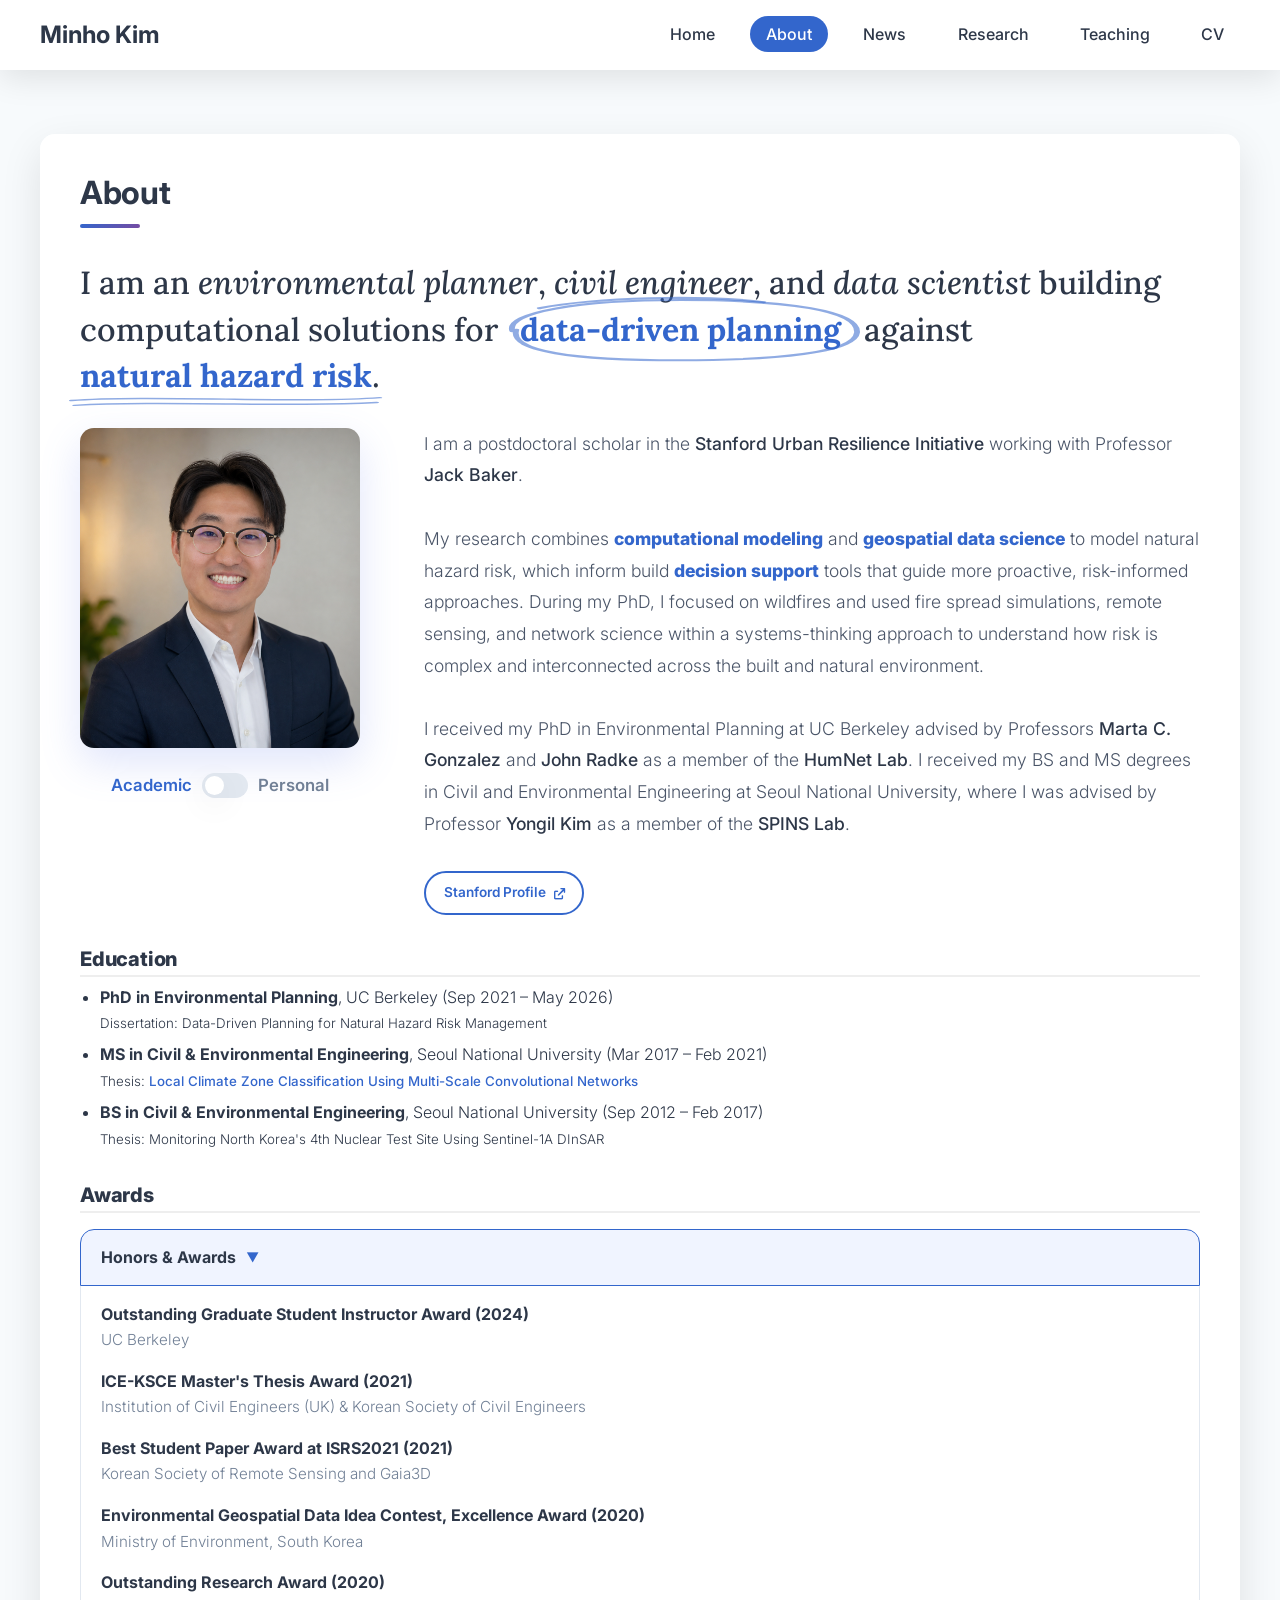
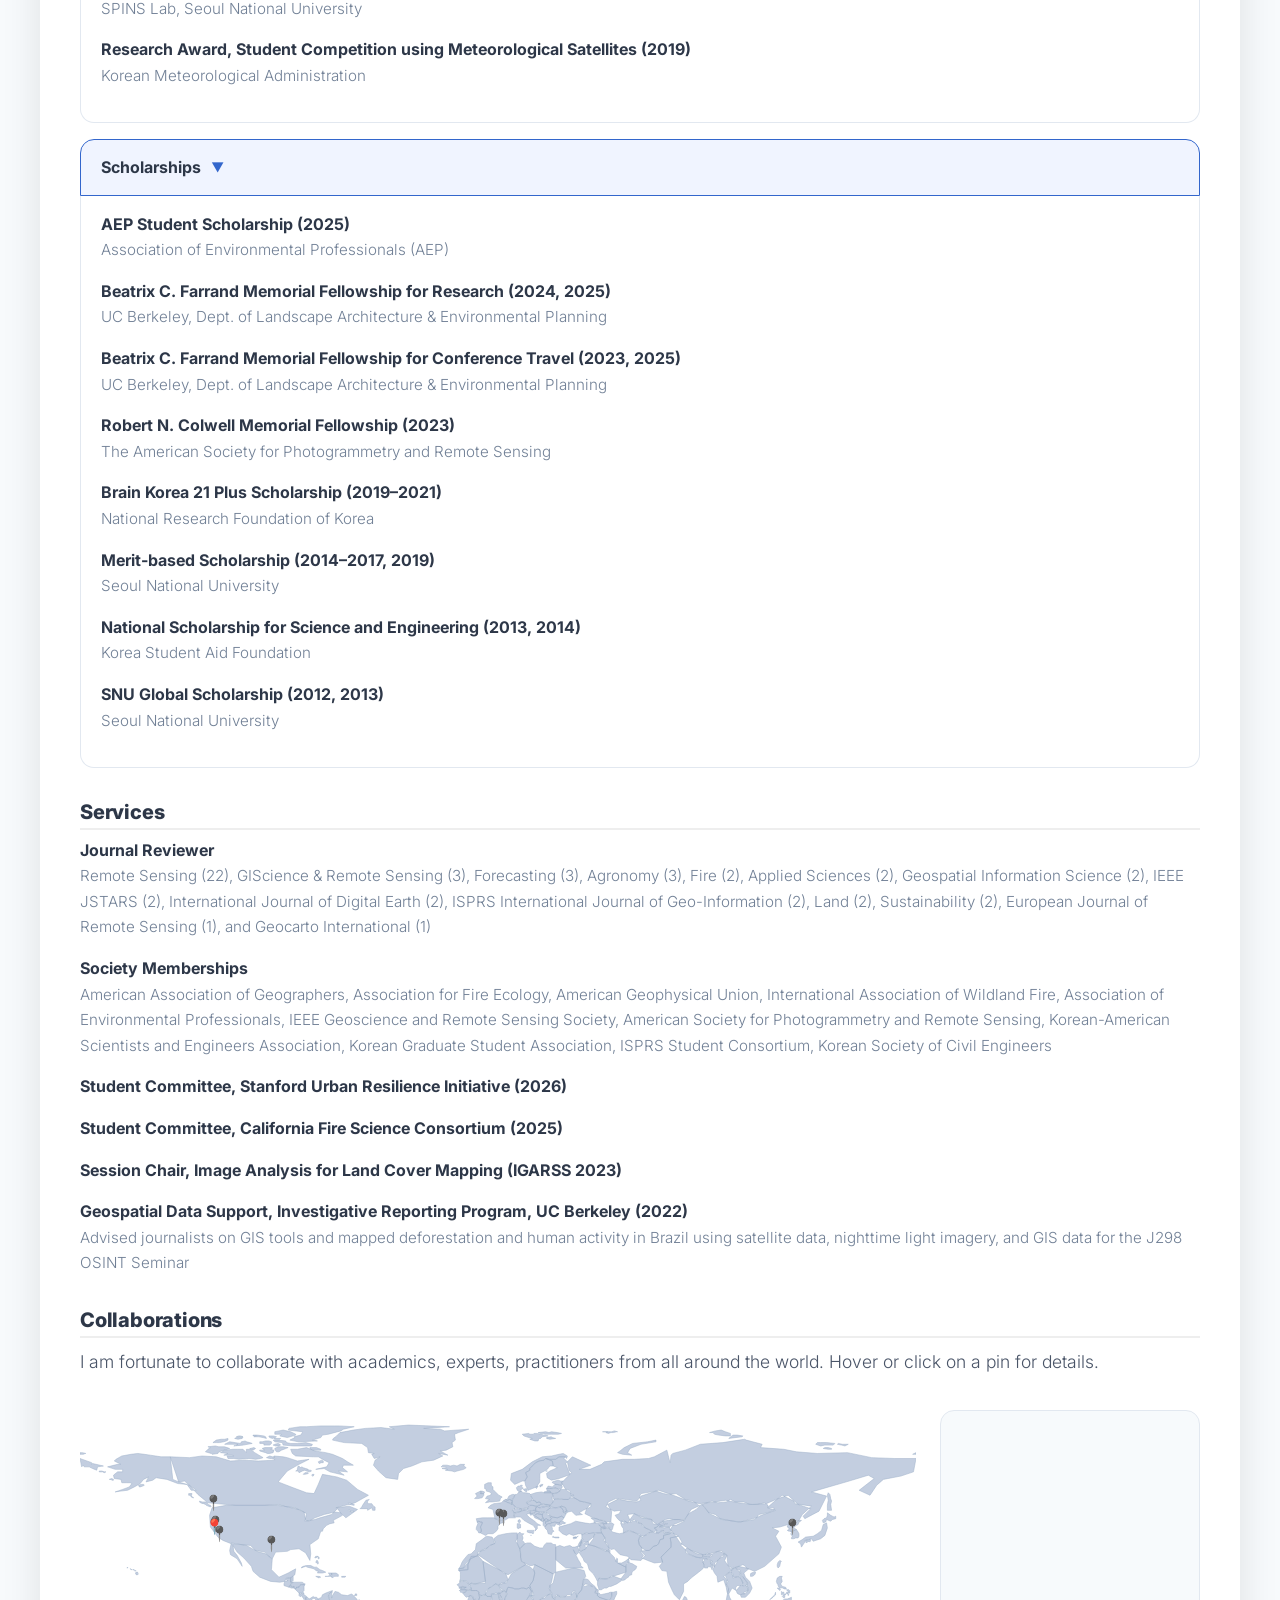
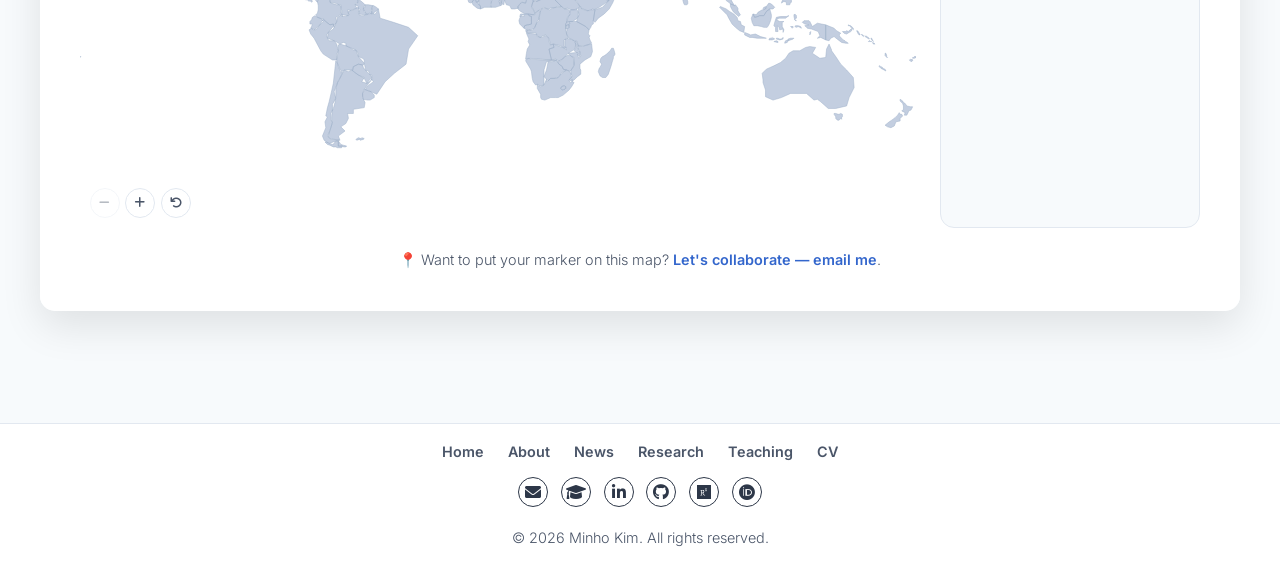
==== commit 4f885d3f: "Rename Casual bio to Personal, wrap up its writeup, refresh collaborator list - About page: the bio " ====
--- a/about.html
+++ b/about.html
@@ -128,7 +128,14 @@
          under the lede without needing an extra wrapper element. */
       .profile-container {
         display: grid;
-        grid-template-columns: auto auto 1fr;
+        /* The switch column used to be auto-sized, so it shrank to fit
+           whichever label ("Academic" vs the shorter "Casual") was
+           currently showing -- shifting the Read More column (and the
+           button in it) left/right depending on which bio is active.
+           A fixed width (comfortably wider than "Academic", the
+           longer of the two) keeps Read More in the same spot either
+           way. */
+        grid-template-columns: auto 112px 1fr;
         grid-template-areas:
           "photo lede     lede"
           "photo switch   readmore"
@@ -229,10 +236,10 @@
           <img id="profilePhotoCasual" src="images/profile_casual.jpg" alt="Minho Kim" style="display: none;">
           <div class="bio-switch" id="bioSwitch">
             <span class="bio-switch-label active" id="bioLabelAcademic">Academic</span>
-            <button class="bio-switch-track" id="bioSwitchTrack" role="switch" aria-checked="false" aria-label="Toggle between academic and casual bio">
+            <button class="bio-switch-track" id="bioSwitchTrack" role="switch" aria-checked="false" aria-label="Toggle between academic and personal bio">
               <span class="bio-switch-thumb"></span>
             </button>
-            <span class="bio-switch-label" id="bioLabelCasual">Casual</span>
+            <span class="bio-switch-label" id="bioLabelCasual">Personal</span>
           </div>
         </div>
 
@@ -240,7 +247,7 @@
         <div class="profile-text">
           <div id="bioAcademic">
             <p class="hero-description hero-intro-mono bio-lede-line">
-                I am a postdoctoral scholar in the <a href="https://urbanresilience.stanford.edu">Stanford Urban Resilience Initiative</a>, advised by Professor <a href="https://scholar.google.com/citations?user=im82jgIAAAAJ&hl=en&oi=ao"> Jack Baker</a>.
+                I am a postdoctoral scholar in the <a href="https://urbanresilience.stanford.edu">Stanford Urban Resilience Initiative</a> working with Professor <a href="https://scholar.google.com/citations?user=im82jgIAAAAJ&hl=en&oi=ao"> Jack Baker</a>.
             </p>
 
             <button type="button" class="reveal-toggle-btn" onclick="toggleMobileReveal(this)">Read more <i class="fas fa-chevron-down"></i></button>
@@ -271,9 +278,12 @@
               Naturally, I fell in love with traveling to experience the various wonders of our world: from hiking the Dolomites in Northern Italy, to venturing through the Arabian desert, to sleeping under the stars in Mongolia.
               Nowadays, you will probably catch me reading papers and sipping coffee in trendy local cafes or waiting in line for the newest pastries in town.
               <br><br>
-              My academic path started with a simple curiosity: to explore and uncover the unseen, first with my own eyes, then a phone camera, and eventually satellites.
-              The more I looked, the more I realized how complex and unpredictable our planet really is, especially when it comes to natural hazards like wildfires, which never stay contained to just the land. They ripple out to touch people, infrastructure, and entire communities in ways that are hard to untangle.
-              That's ultimately why I care so much about this work: understanding these tangled, high-stakes systems is the first step toward actually protecting the people and places caught in them.
+              I have always been excited to explore and uncover the unseen, first with my own eyes, then a phone camera, and eventually satellites.
+              The more I explored different parts of the world, the more I realized how complex and unpredictable our planet really is.
+              In particular, I was fascinated by how interconnected humans, nature, and our technology are becoming especially as changes are pushed to the extreme.
+              <br><br>
+              That curiosity became personal the day I stood alongside the Catalan Fire Service, watching a wildfire unfold in real time and seeing firsthand just how complex operational fire management is when decisions have to be made minute by minute, on the ground.
+              It's that experience that keeps me building data-driven, computational models -- ones that can hand decision-makers the insight to make critical, event-changing calls when it matters most.
             </div>
           </div>
         </div>
@@ -283,13 +293,13 @@
       <div class="profile-section">
         <h3 class="profile-toggle-header" onclick="toggleDropdown(this)">Education <span class="profile-toggle-arrow">&#9654;</span></h3>
         <ul class="profile-toggle-content">
-          <li><strong>PhD in Environmental Planning</strong>, UC Berkeley (Sep 2021 &ndash; May 2026)
-            <br><small>Dissertation: Data-Driven Planning for Natural Hazard Risk Management</small></li>
-          <li><strong>MS in Civil &amp; Environmental Engineering</strong>, Seoul National University (Mar 2017 &ndash; Feb 2021)
-            <br><small>Thesis: <a href="https://s-space.snu.ac.kr/handle/10371/175090">Local Climate Zone Classification Using Multi-Scale Convolutional Networks</a></small>
+          <li><strong>PhD in Environmental Planning</strong><span class="edu-comma">,</span> <span class="edu-institution">UC Berkeley (Sep 2021 &ndash; May 2026)</span>
+            <br class="edu-br"><small>Dissertation: Data-Driven Planning for Natural Hazard Risk Management</small></li>
+          <li><strong>MS in Civil &amp; Environmental Engineering</strong><span class="edu-comma">,</span> <span class="edu-institution">Seoul National University (Mar 2017 &ndash; Feb 2021)</span>
+            <br class="edu-br"><small>Thesis: <a href="https://s-space.snu.ac.kr/handle/10371/175090">Local Climate Zone Classification Using Multi-Scale Convolutional Networks</a></small>
           </li>
-          <li><strong>BS in Civil &amp; Environmental Engineering</strong>, Seoul National University (Sep 2012 &ndash; Feb 2017)
-            <br><small>Thesis: Monitoring North Korea's 4th Nuclear Test Site Using Sentinel-1A DInSAR</small></li>
+          <li><strong>BS in Civil &amp; Environmental Engineering</strong><span class="edu-comma">,</span> <span class="edu-institution">Seoul National University (Sep 2012 &ndash; Feb 2017)</span>
+            <br class="edu-br"><small>Thesis: Monitoring North Korea's 4th Nuclear Test Site Using Sentinel-1A DInSAR</small></li>
         </ul>
       </div>
 
--- a/styles.css
+++ b/styles.css
@@ -1925,8 +1925,14 @@
   }
 
   @media (max-width: 640px) {
+    /* Centered by default -- About's own switch-row rule below (higher
+       specificity) overrides this back to left-aligned since it needs
+       to sit in a fixed grid cell next to the switch instead. */
     .reveal-toggle-btn {
-      display: inline-flex;
+      display: flex;
+      width: fit-content;
+      margin-left: auto;
+      margin-right: auto;
     }
 
     .mobile-hide-until-expanded {
@@ -2021,11 +2027,40 @@
       transition: var(--transition);
     }
 
-    .nav-link:hover,
-    .nav-link.active {
+    .nav-link:hover {
       background: var(--primary-color);
       color: white;
       transform: translateY(-2px);
+    }
+
+    /* The current page reads as "selected" rather than "hovered" -- a
+       soft tinted pill with a small dot marker, sitting flush in the
+       list instead of lifting like the hover state does. */
+    .nav-link.active {
+      background: var(--bg-accent);
+      color: var(--primary-color);
+      font-weight: 700;
+    }
+
+    .nav-link.active::after {
+      content: '';
+      display: inline-block;
+      width: 6px;
+      height: 6px;
+      margin-left: 0.5rem;
+      border-radius: 50%;
+      background: var(--primary-color);
+      vertical-align: middle;
+    }
+
+    .nav-link.active:hover {
+      background: var(--primary-color);
+      color: white;
+      transform: translateY(-2px);
+    }
+
+    .nav-link.active:hover::after {
+      background: white;
     }
 
     .hero {
@@ -2263,37 +2298,72 @@
 
   
   @media (max-width: 768px) {
+    /* A circular pill matching the site's other round icon buttons
+       (.social-icon) instead of three bare bars floating in the header
+       -- same light glass fill + border at rest, filling solid with
+       the brand color on hover/open like the nav pills do. */
     .mobile-menu-toggle {
       display: flex;
       flex-direction: column;
-      justify-content: space-around;
-      width: 30px;
-      height: 30px;
-      background: transparent;
-      border: none;
+      justify-content: center;
+      align-items: center;
+      gap: 5px;
+      width: 38px;
+      height: 38px;
+      background: var(--bg-accent);
+      border: 1.5px solid var(--border-color);
+      border-radius: 50%;
       cursor: pointer;
       padding: 0;
       z-index: 1300;
-    }
-  
+      transition: var(--transition);
+    }
+
+    .mobile-menu-toggle:hover {
+      background: var(--primary-color);
+      border-color: var(--primary-color);
+      transform: scale(1.08);
+    }
+
     .mobile-menu-toggle span {
-      width: 100%;
-      height: 3px;
-      background: var(--text-primary);
+      width: 17px;
+      height: 2px;
+      background: var(--primary-color);
       border-radius: 2px;
       transition: var(--transition);
     }
-  
+
+    /* Shorter middle bar -- a slightly more custom silhouette than
+       three identical lines. */
+    .mobile-menu-toggle span:nth-child(2) {
+      width: 11px;
+    }
+
+    .mobile-menu-toggle:hover span {
+      background: white;
+    }
+
+    .mobile-menu-toggle.active {
+      background: var(--primary-color);
+      border-color: var(--primary-color);
+    }
+
+    .mobile-menu-toggle.active span {
+      background: white;
+    }
+
     .mobile-menu-toggle.active span:nth-child(1) {
-      transform: rotate(45deg) translate(6px, 6px);
-    }
-  
+      width: 17px;
+      transform: rotate(45deg) translate(0, 8.5px);
+    }
+
     .mobile-menu-toggle.active span:nth-child(2) {
       opacity: 0;
     }
-  
+
     .mobile-menu-toggle.active span:nth-child(3) {
-      transform: rotate(-45deg) translate(6px, -6px);
+      width: 17px;
+      transform: rotate(-45deg) translate(0, -8.5px);
     }
   }
 
@@ -2723,19 +2793,12 @@
     opacity: 0.6;
   }
 
-  /* Bridge/shared nodes: rendered as a two-tone dot (one half-color per
-     connected cluster) with an italic label, since they belong to both. */
-  .keyword-node.shared-node .kw-label {
-    font-style: italic;
-  }
-
-  /* Narrative/future-facing keywords (grey dot, see RESEARCH_AREAS'
-     `muted` flag) read as supporting detail rather than a main Topic
-     label -- same treatment as bridge nodes, just for a different
-     reason (not tied to one specific colored Topic tag). */
-  .keyword-node.muted-node .kw-label {
-    font-style: italic;
-  }
+  /* Bridge/shared nodes render as a two-tone dot (one half-color per
+     connected cluster) -- previously an italic label too, but that
+     read more like a stray formatting glitch than an intentional
+     distinction, so both this and the muted/narrative keywords below
+     (see RESEARCH_AREAS' `muted` flag) now use the same plain label
+     style as regular Topic nodes. */
 
   .network-diagram-hint {
     text-align: center;
@@ -2818,7 +2881,6 @@
      dashed outline to read as "connects to" rather than "belongs to". */
   .tag-pill-bridge {
     border-style: dashed;
-    font-style: italic;
   }
 
   /* Narrative/future-facing keywords that support a colored Topic node
@@ -3475,11 +3537,16 @@
   }
 
   /* --- Teaching page: the "empowers the next-generation" circle's
-     right edge sits right up against the adjacent word "of" -- pull
-     just that side in a bit without moving the left edge (so it stays
-     in step with the general left-shift above). --- */
+     right edge should clear the last "n" in "generation" but stay
+     short of "of" -- pull just that side in from the general rule's
+     122% without moving the left edge (so it stays in step with the
+     general left-shift above). Note the drawn stroke's rightmost point
+     sits inset from the SVG's own bounding box (the hand-drawn path's
+     rightmost anchor is ~191 of the 200-wide viewBox, not 200), so the
+     width needed to visually clear the text is larger than a naive
+     box-edge measurement suggests. --- */
   .annotate-mark-circle.annotate-mark-circle-tight-right {
-    width: 108%;
+    width: 121%;
   }
 }
 
@@ -3842,6 +3909,24 @@
     margin-top: 1.25rem !important;
   }
 
+  /* --- About page: Education entries put the degree and institution
+     on the same line, which crowds together (or wraps mid-institution
+     name) at mobile widths -- give the institution its own row. Since
+     that row break already separates them, the trailing comma after
+     the degree (needed on desktop, where they share a line) and the
+     explicit <br> before the thesis/dissertation line (which would
+     otherwise stack a second, blank line break on top of this block's
+     own) both become redundant and are hidden here. --- */
+  .edu-institution {
+    display: block;
+    margin-top: 0.15rem;
+  }
+
+  .edu-comma,
+  .edu-br {
+    display: none;
+  }
+
   /* --- Research page: network diagram area titles smaller, so
      "Humans"/"Environment" don't collide once their centers are pulled
      closer together for a narrow container (see measureDiagram's
@@ -3864,6 +3949,17 @@
 
   #researchSlideDesc p.hero-description {
     font-size: 0.78rem;
+  }
+
+  /* --- Research page: the panel's desktop padding (1.5rem 1.75rem) is
+     more breathing room than a short mobile-width lede needs, and adds
+     up with the lede's own trailing margin below it -- tighten both. --- */
+  .research-panel {
+    padding: 1rem 1.25rem;
+  }
+
+  .research-slide-lede {
+    margin-bottom: 0.5rem;
   }
 }
 
@@ -3932,6 +4028,17 @@
   .hero-left .compact-content-card {
     order: 4;
     margin-top: 0.75rem;
+    /* The general mobile .content-card rule (1.25rem 0.75rem padding)
+       otherwise wins over .compact-content-card's own near-zero
+       desktop padding (same specificity, but .content-card's mobile
+       override comes later in the file) -- this card is one short
+       line of text, not a full section, so it should hug it tightly
+       instead of sitting in an oversized box. */
+    padding: 0.4rem 0.75rem;
+    width: fit-content;
+    max-width: 100%;
+    margin-left: auto;
+    margin-right: auto;
   }
 
   /* The paragraph breaks in the bio are plain <br><br>, so there's no
@@ -4014,7 +4121,7 @@
        of the row instead of being centered within it. */
     margin: 0;
     align-self: center;
-    justify-self: end;
+    justify-self: center;
   }
 
   #bioAcademic .mobile-hide-until-expanded,
@@ -4232,34 +4339,4 @@
     transform: translateY(0);
   }
 
-  /* --- Back-to-top button (injected by script.js) -- bottom-center on
-     every page, matching the same position convention as the Research
-     page's slide prev/next controls below the diagram. --- */
-  .back-to-top-btn {
-    position: fixed;
-    left: 50%;
-    bottom: 1rem;
-    transform: translate(-50%, 8px);
-    width: 42px;
-    height: 42px;
-    border-radius: 50%;
-    background: var(--gradient-primary);
-    color: white;
-    border: none;
-    box-shadow: var(--shadow-medium);
-    font-size: 1rem;
-    display: flex;
-    align-items: center;
-    justify-content: center;
-    z-index: 500;
-    opacity: 0;
-    pointer-events: none;
-    transition: opacity 0.25s ease, transform 0.25s ease;
-  }
-
-  .back-to-top-btn.visible {
-    opacity: 1;
-    pointer-events: auto;
-    transform: translate(-50%, 0);
-  }
-}
+}
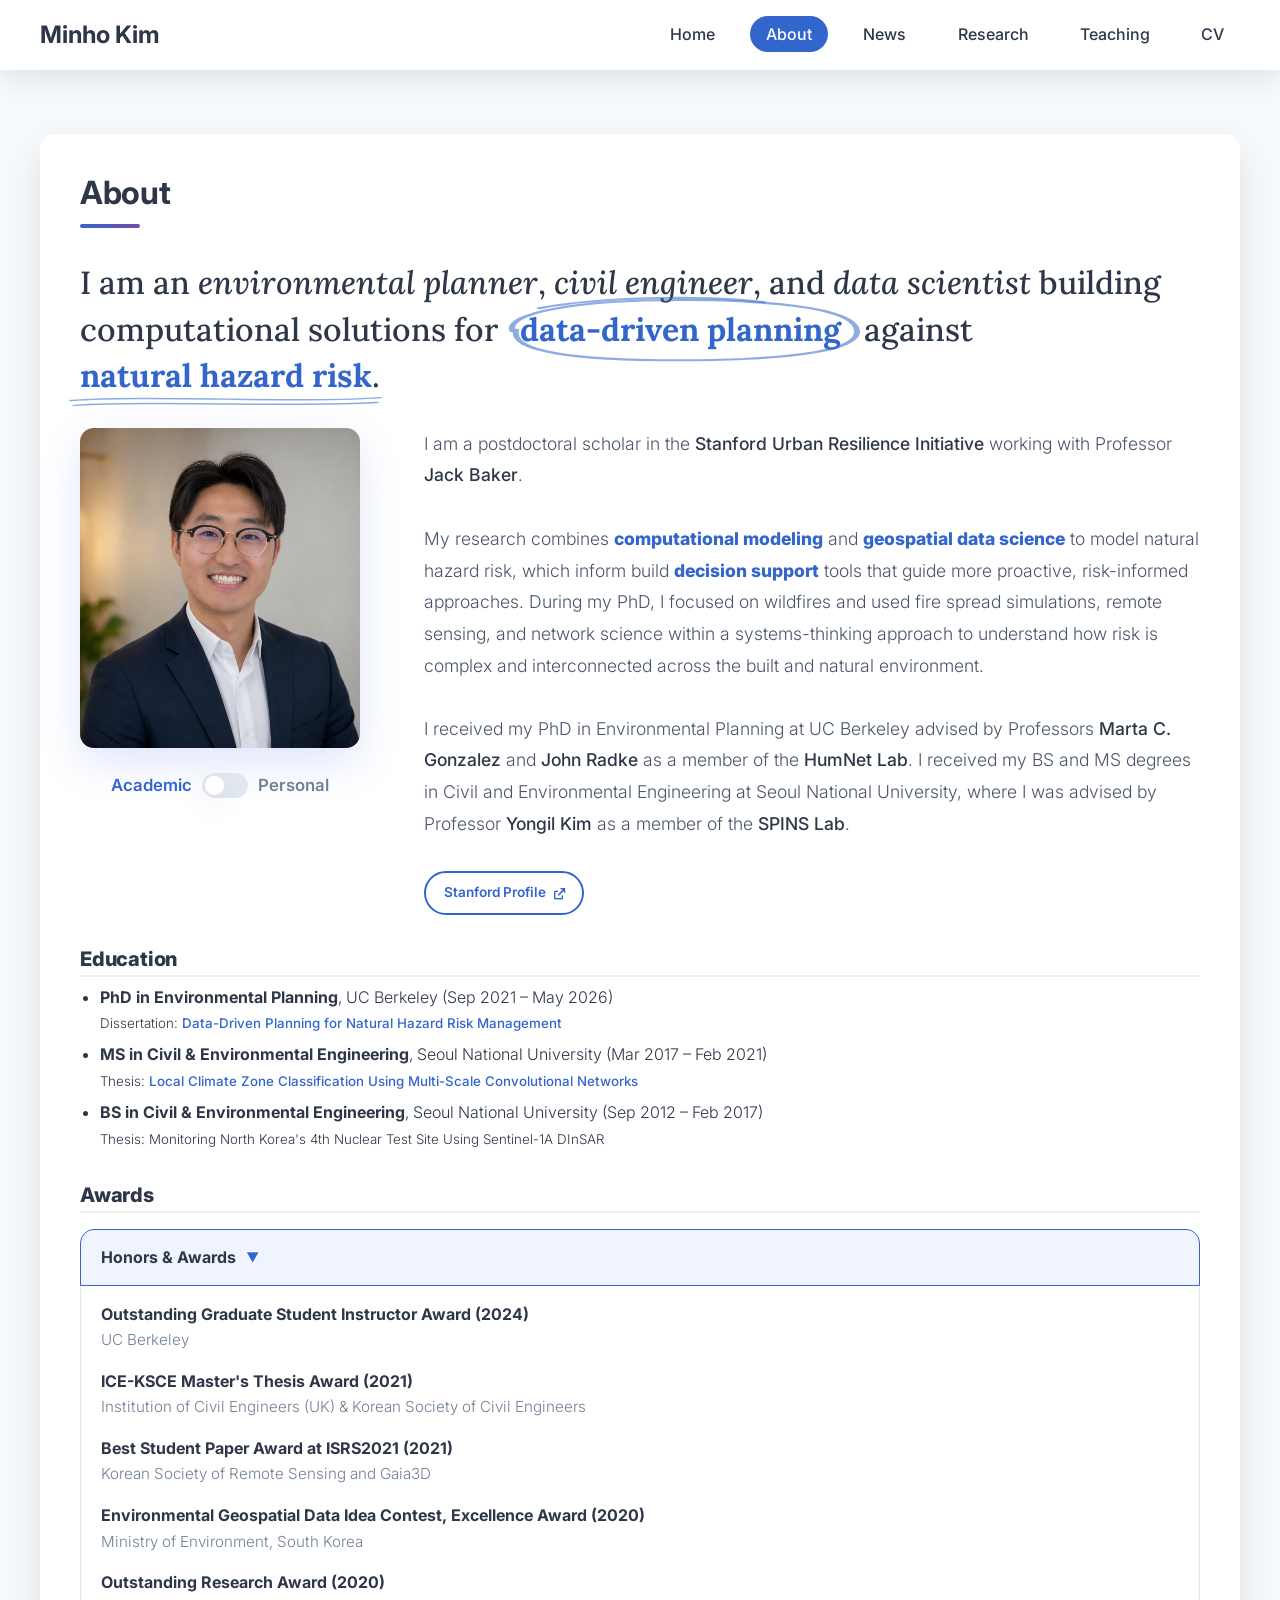
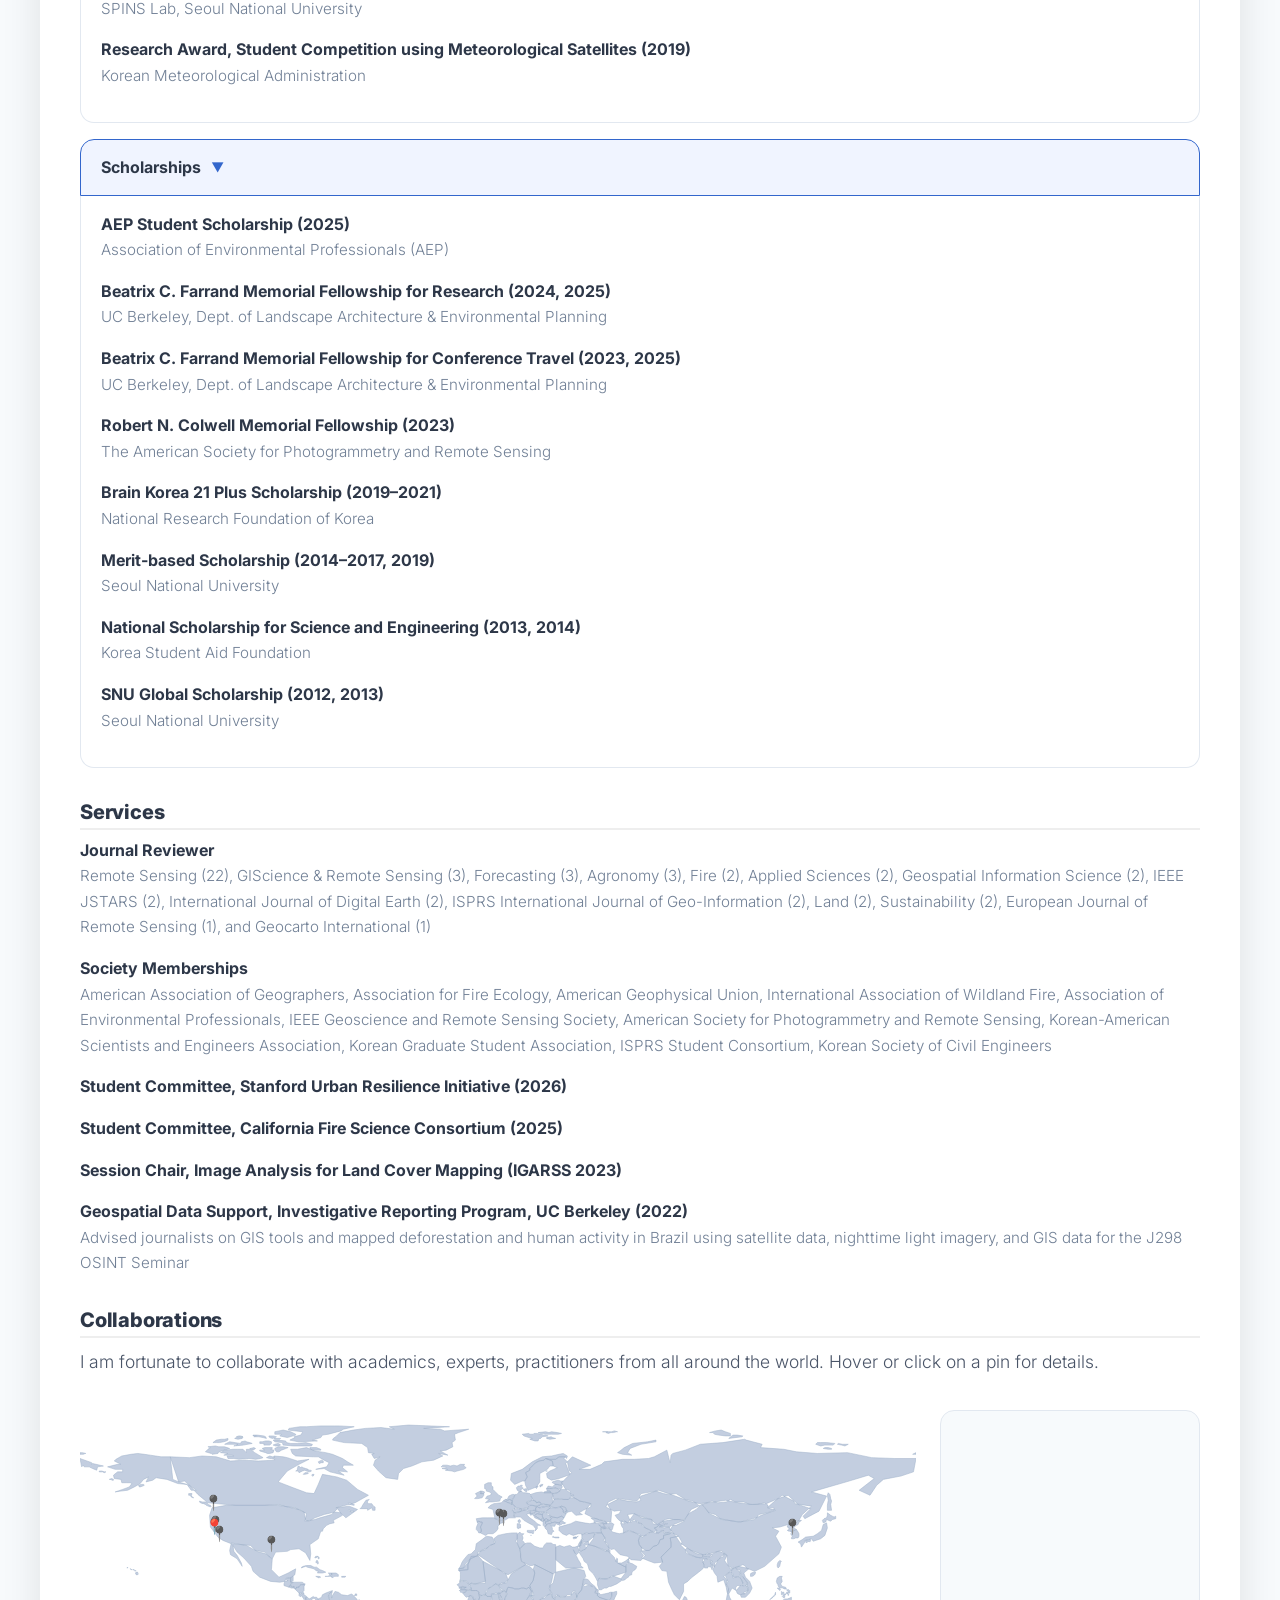
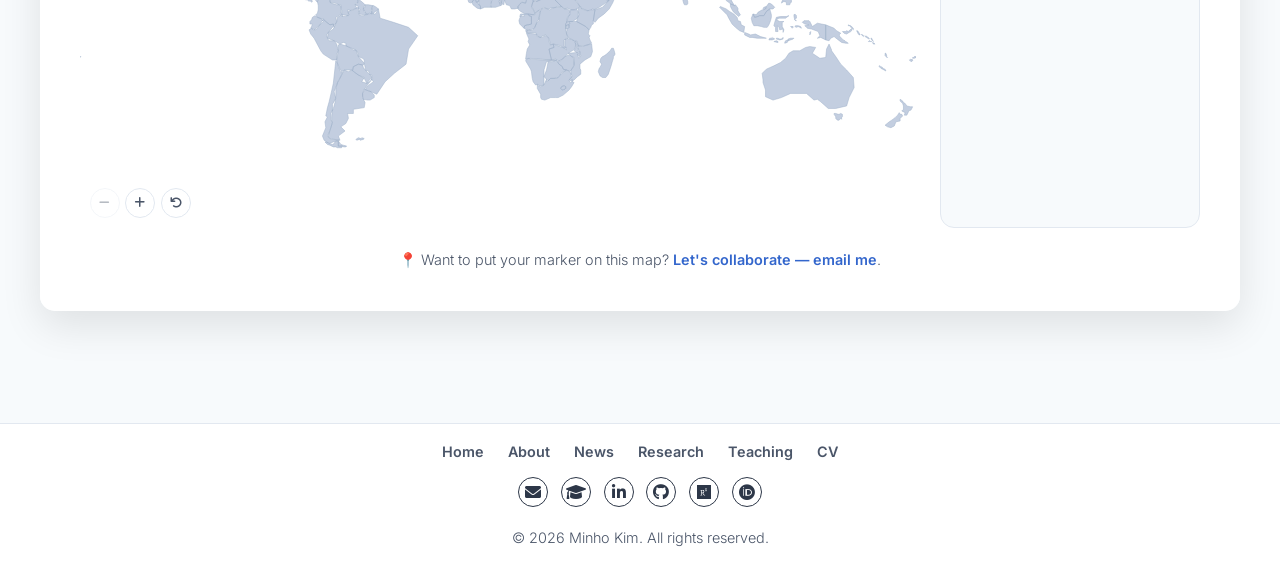
==== commit 6b30b46e: "Add Stanford CEE 308 teaching entry, link dissertation, close out PhD dates - teaching.js: CEE 308 (" ====
--- a/about.html
+++ b/about.html
@@ -280,10 +280,9 @@
               <br><br>
               I have always been excited to explore and uncover the unseen, first with my own eyes, then a phone camera, and eventually satellites.
               The more I explored different parts of the world, the more I realized how complex and unpredictable our planet really is.
-              In particular, I was fascinated by how interconnected humans, nature, and our technology are becoming especially as changes are pushed to the extreme.
-              <br><br>
-              That curiosity became personal the day I stood alongside the Catalan Fire Service, watching a wildfire unfold in real time and seeing firsthand just how complex operational fire management is when decisions have to be made minute by minute, on the ground.
-              It's that experience that keeps me building data-driven, computational models -- ones that can hand decision-makers the insight to make critical, event-changing calls when it matters most.
+              In particular, I am interested in how interconnected humans, nature, and our technology are becoming, especially as global changes are pushing these interactions to the extreme.
+              I was able to get a firsthand experience when I visited Spain to research with the Catalan Fire Service and responded to wildfires in real-time with firefighters and fire managers.
+              Seeing how much rides on each high-stakes decision, I grew to appreciate just how much risk-informed, proactive decision-making matter. 
             </div>
           </div>
         </div>
@@ -294,7 +293,7 @@
         <h3 class="profile-toggle-header" onclick="toggleDropdown(this)">Education <span class="profile-toggle-arrow">&#9654;</span></h3>
         <ul class="profile-toggle-content">
           <li><strong>PhD in Environmental Planning</strong><span class="edu-comma">,</span> <span class="edu-institution">UC Berkeley (Sep 2021 &ndash; May 2026)</span>
-            <br class="edu-br"><small>Dissertation: Data-Driven Planning for Natural Hazard Risk Management</small></li>
+            <br class="edu-br"><small>Dissertation: <a href="https://search.proquest.com/openview/4b3e2868547d316db059d47a4cabf1ef/1?pq-origsite=gscholar&amp;cbl=18750&amp;diss=y">Data-Driven Planning for Natural Hazard Risk Management</a></small></li>
           <li><strong>MS in Civil &amp; Environmental Engineering</strong><span class="edu-comma">,</span> <span class="edu-institution">Seoul National University (Mar 2017 &ndash; Feb 2021)</span>
             <br class="edu-br"><small>Thesis: <a href="https://s-space.snu.ac.kr/handle/10371/175090">Local Climate Zone Classification Using Multi-Scale Convolutional Networks</a></small>
           </li>
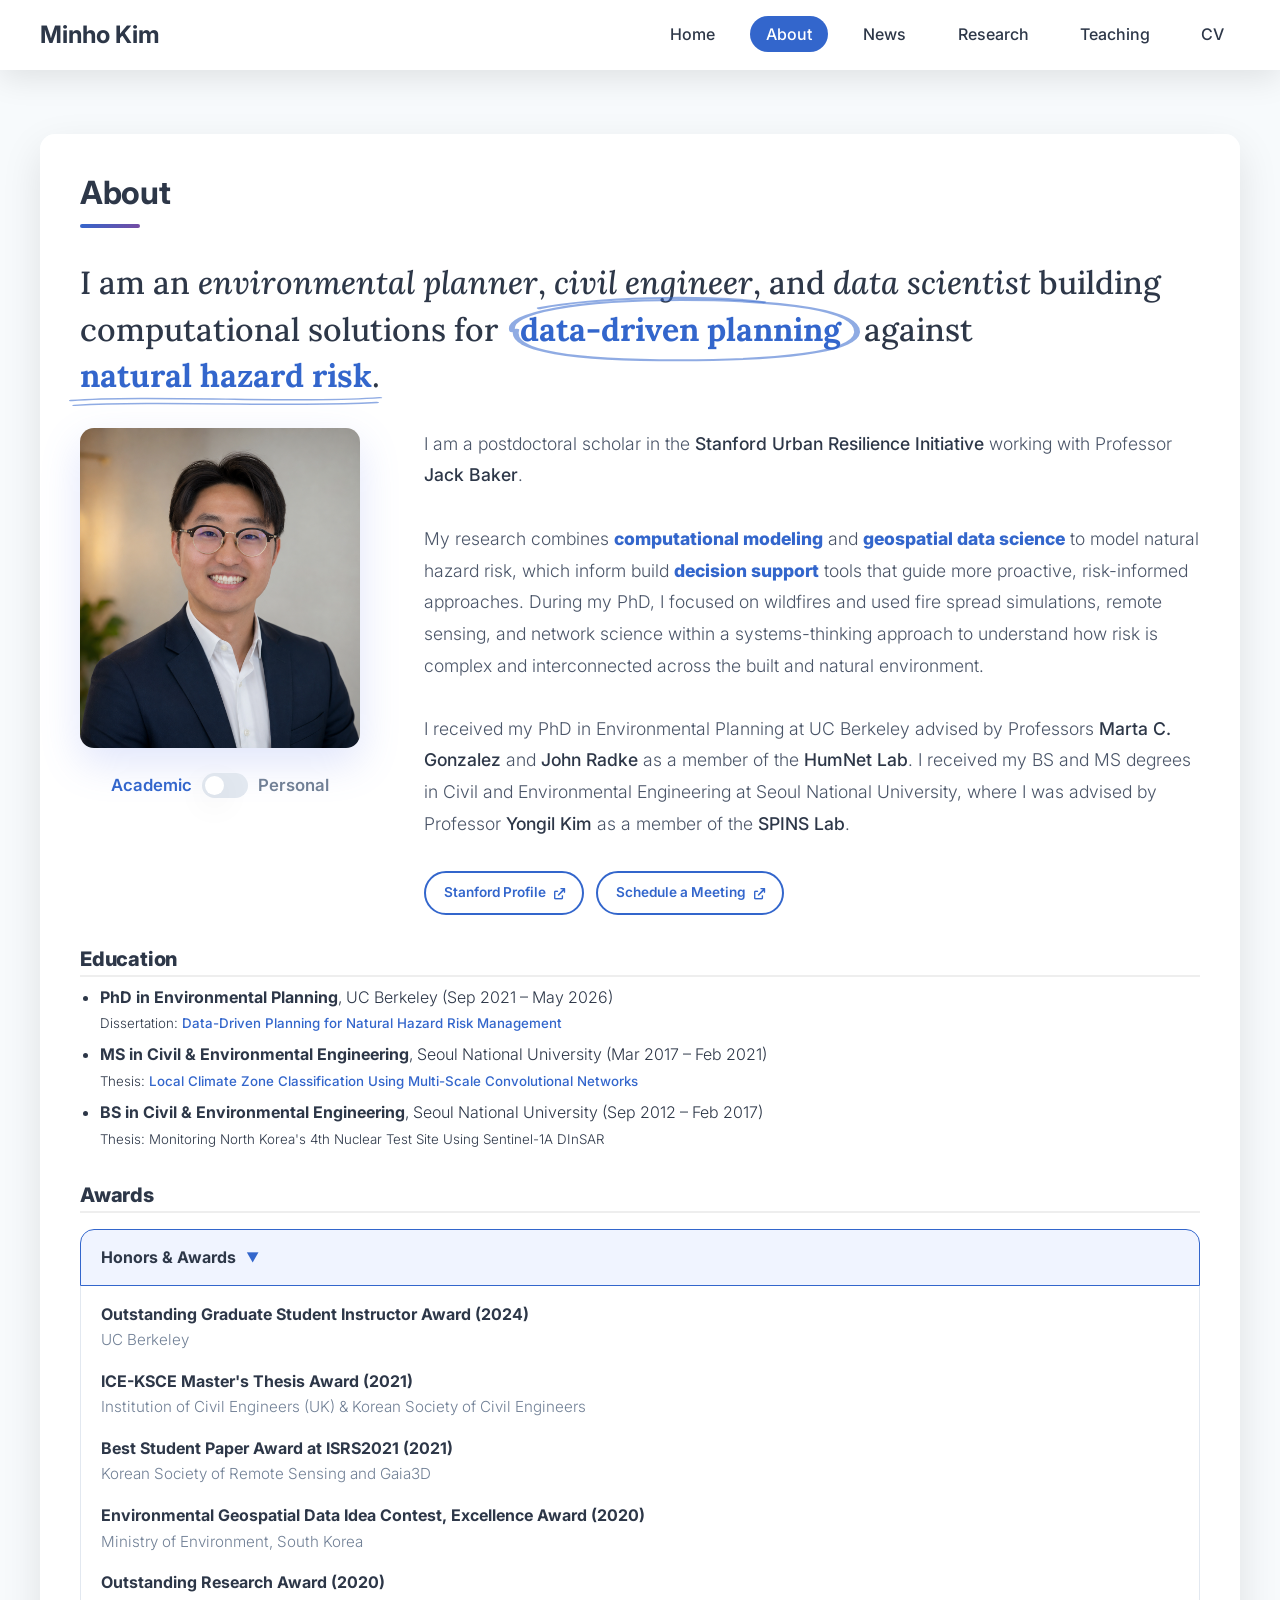
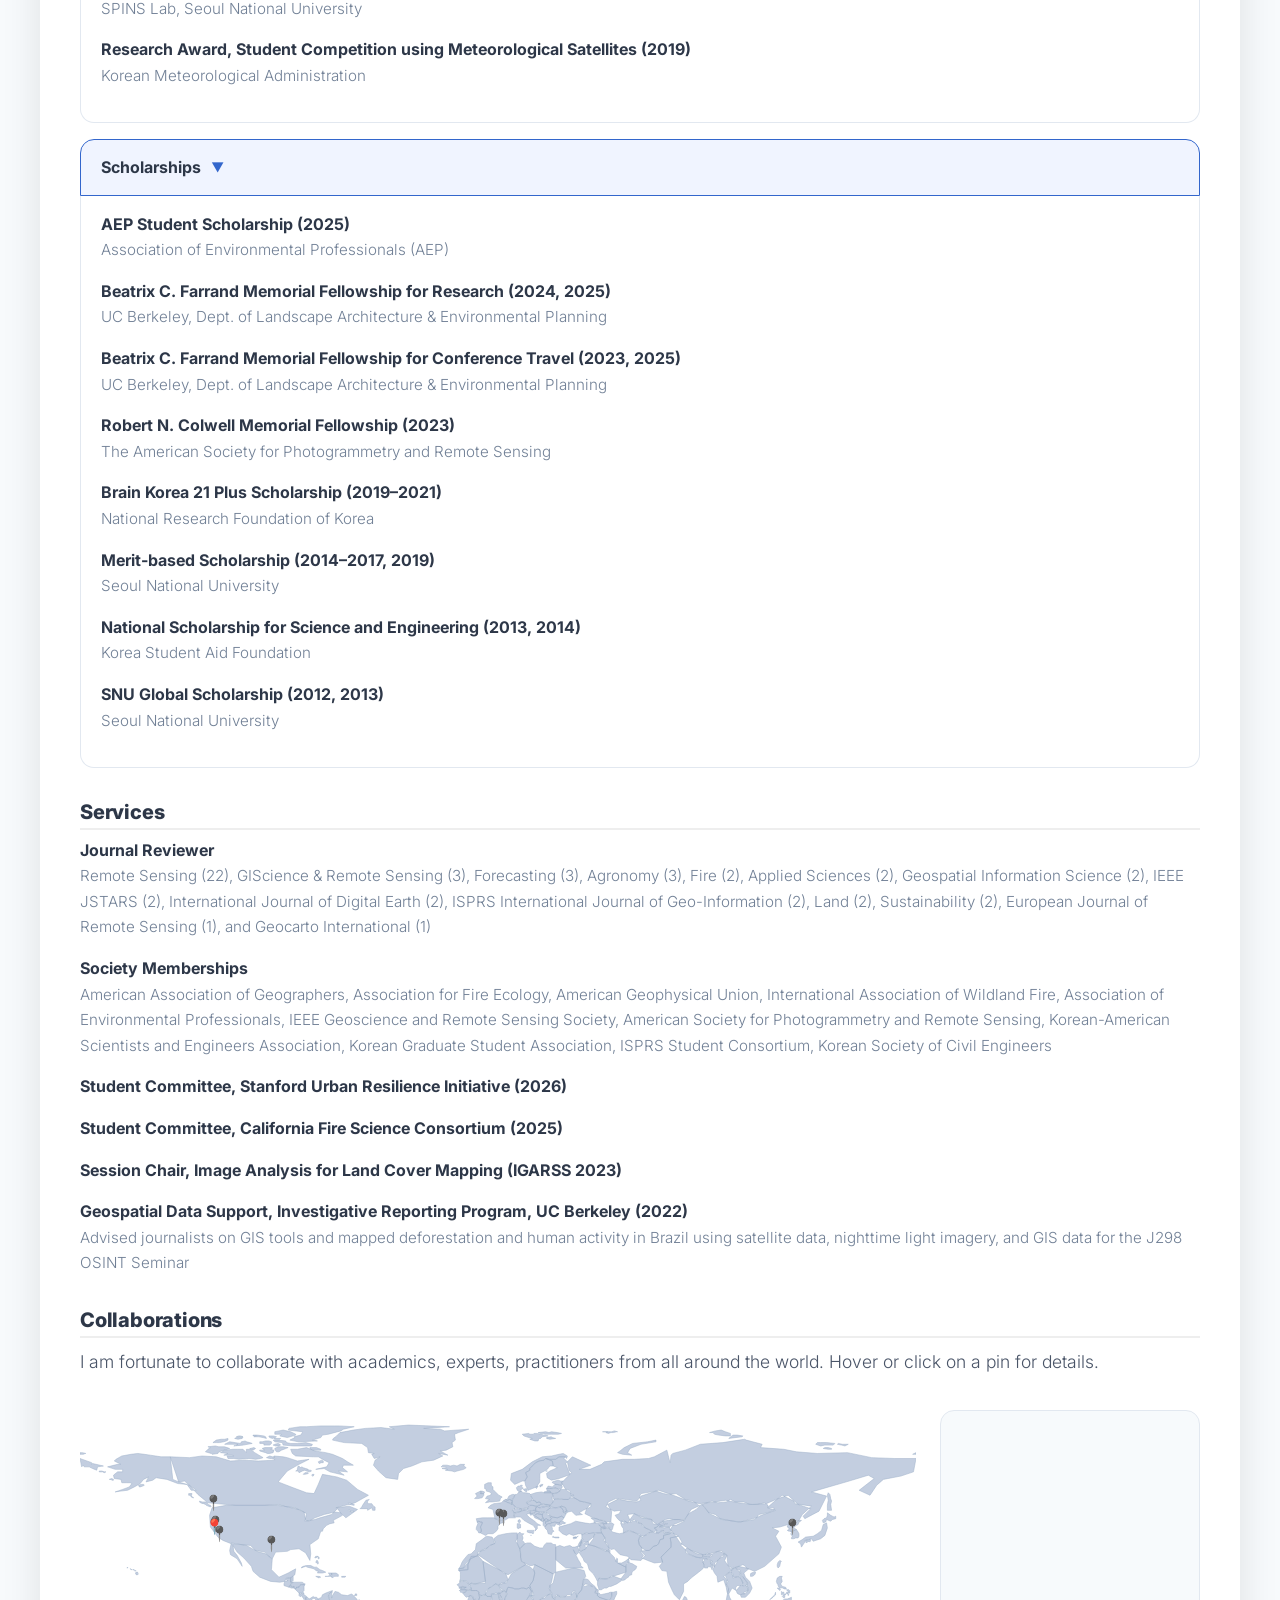
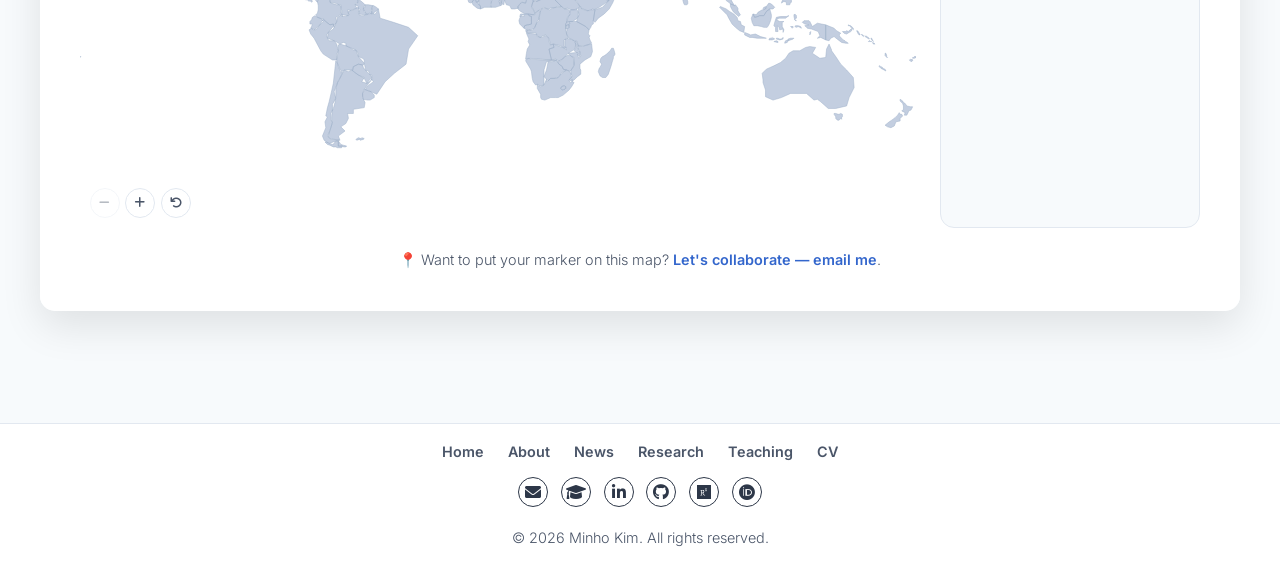
==== commit e4f70143: "Add a Calendly scheduling button beside Stanford Profile on About Co-Authored-By: Claude Opus 5 (1M " ====
--- a/about.html
+++ b/about.html
@@ -263,6 +263,9 @@
               <a class="profile-link-btn" href="https://profiles.stanford.edu/minho-kim" target="_blank" rel="noopener">
                 Stanford Profile <i class="fas fa-arrow-up-right-from-square"></i>
               </a>
+              <a class="profile-link-btn" href="https://calendly.com/minhok-stanford/30min" target="_blank" rel="noopener">
+                Schedule a Meeting <i class="fas fa-arrow-up-right-from-square"></i>
+              </a>
             </div>
           </div>
 
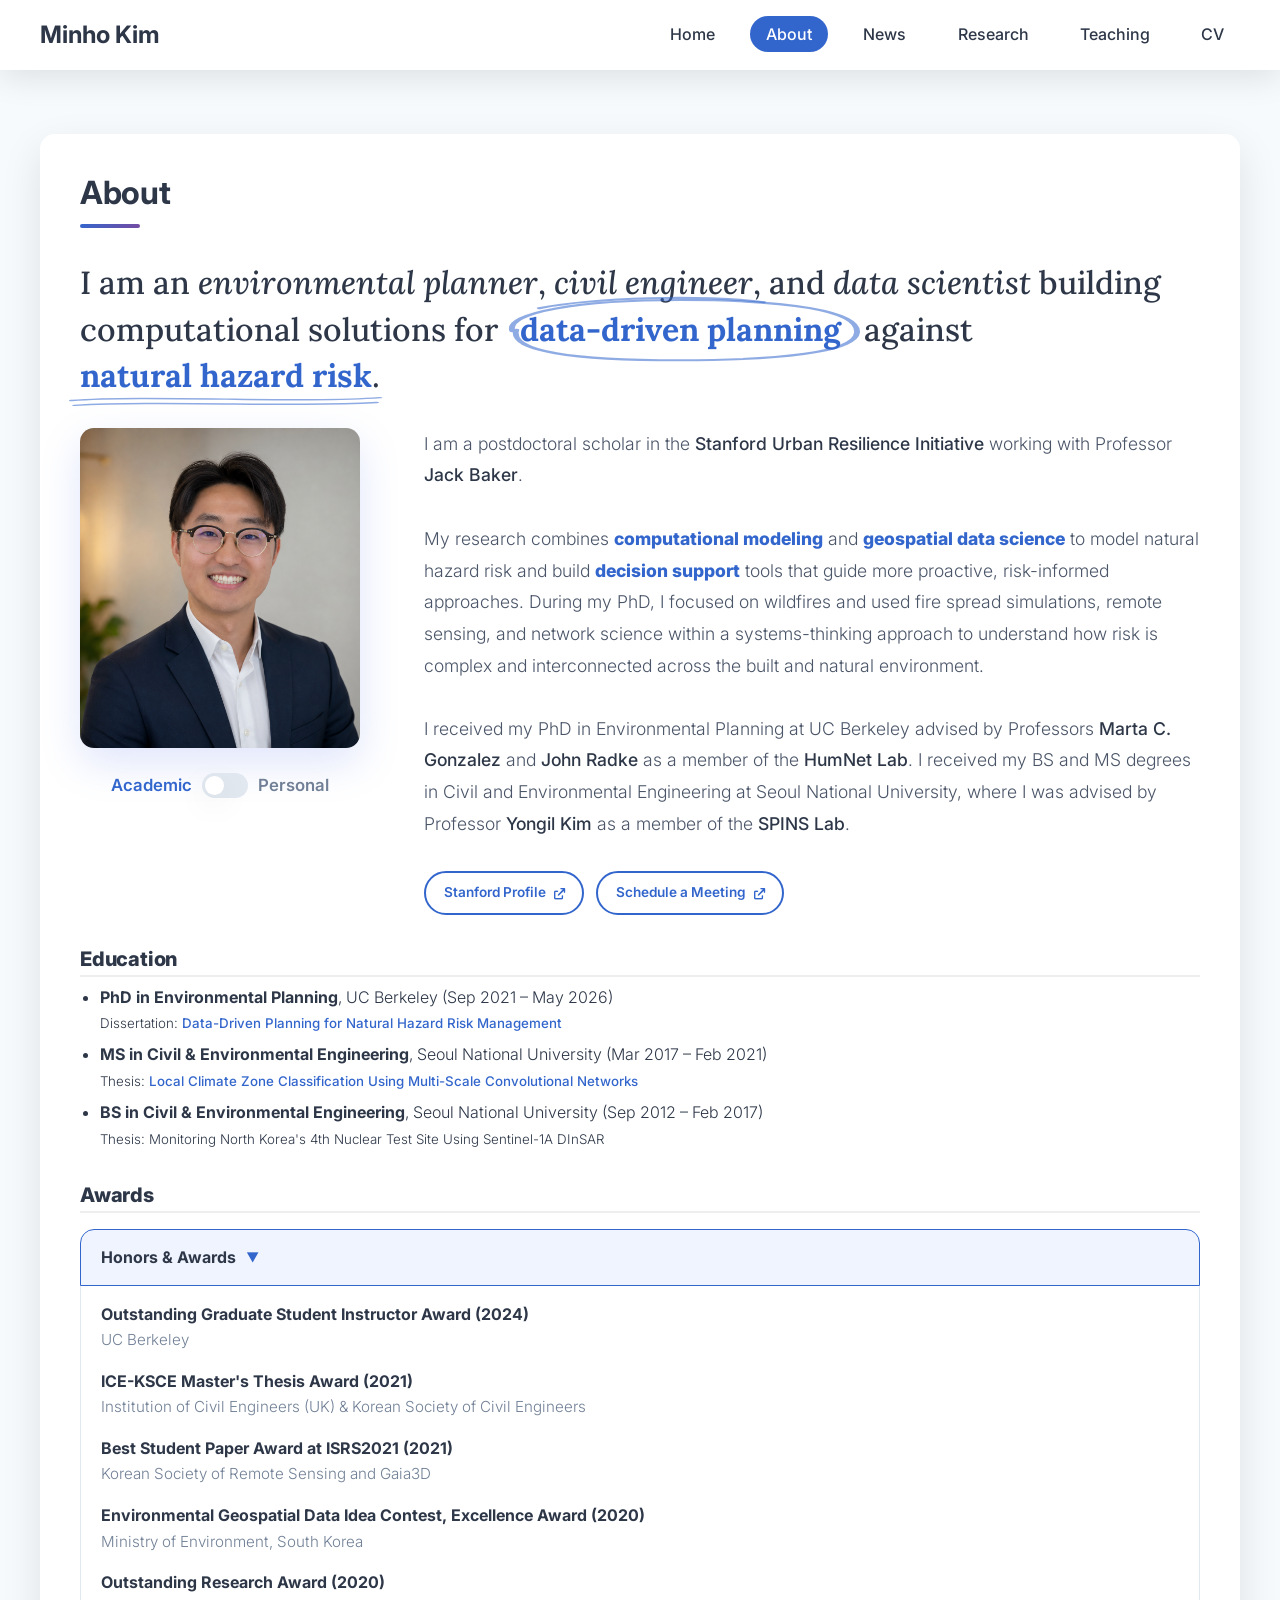
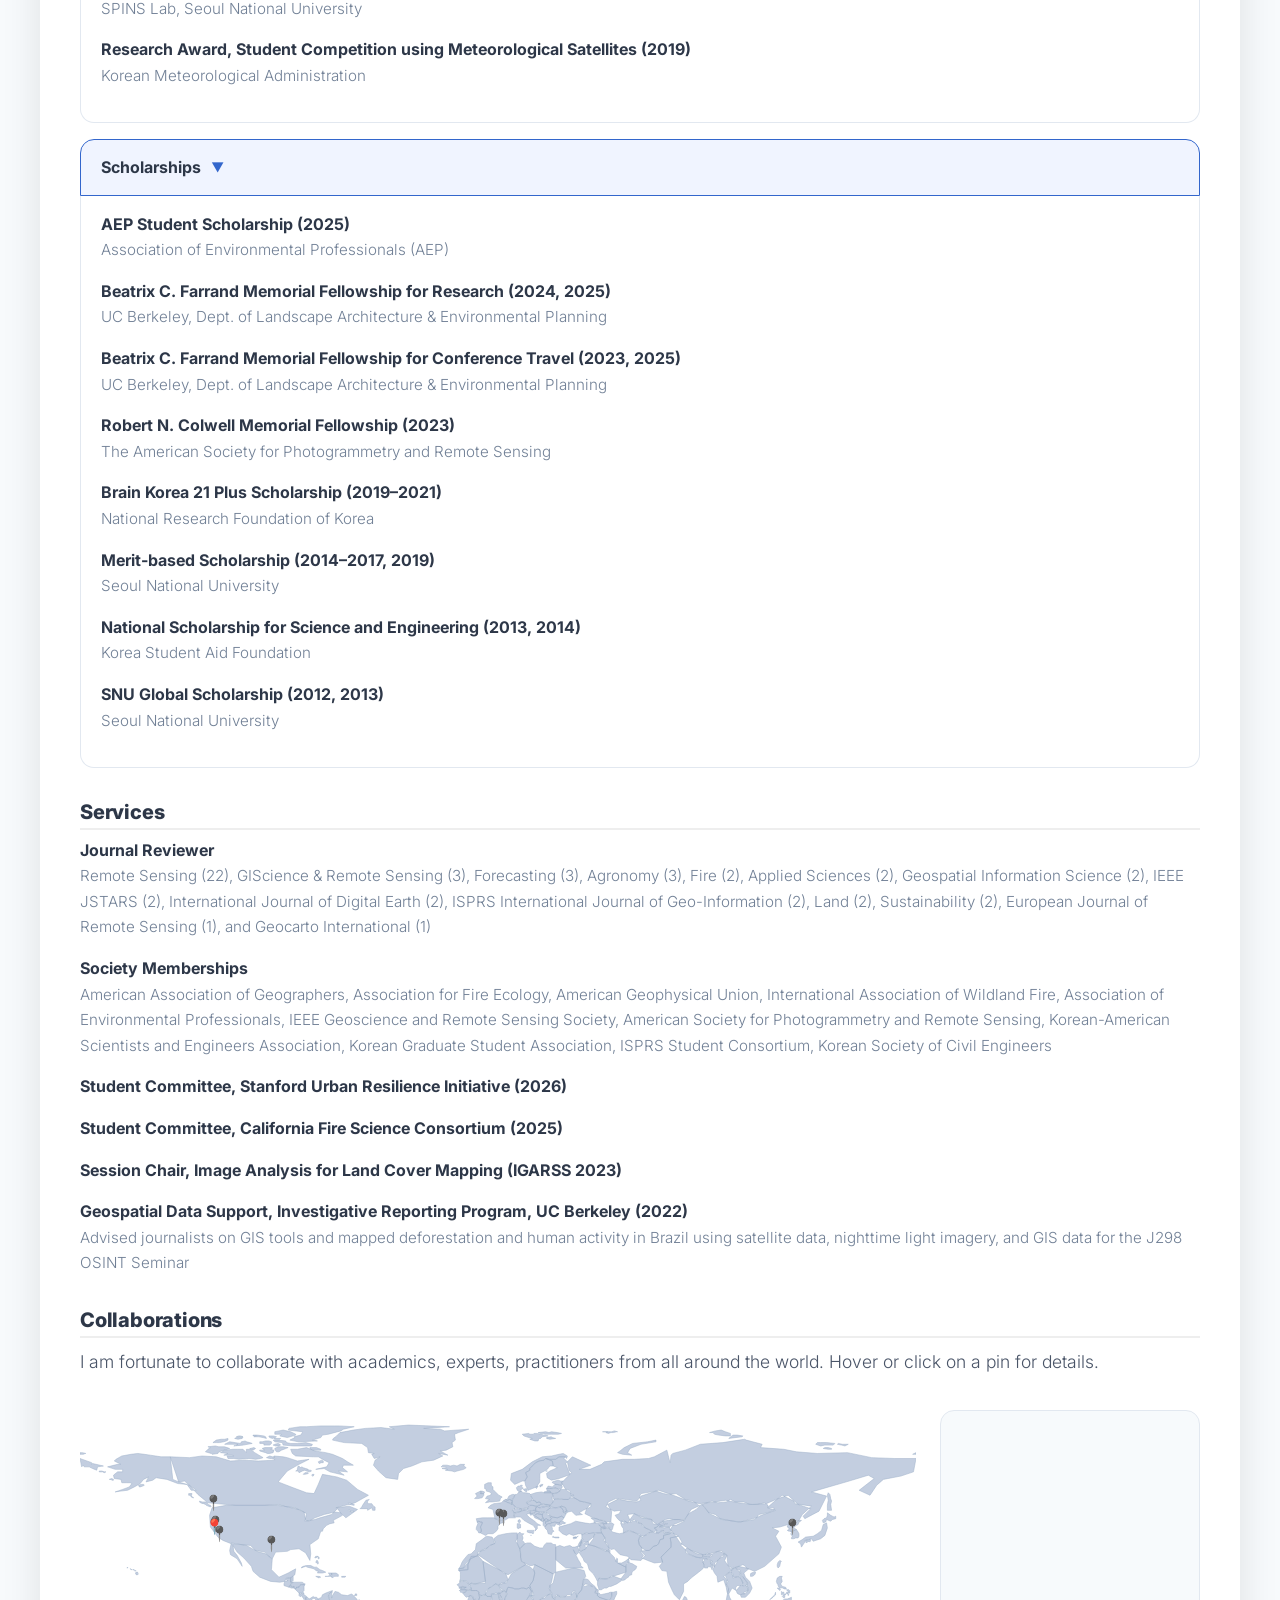
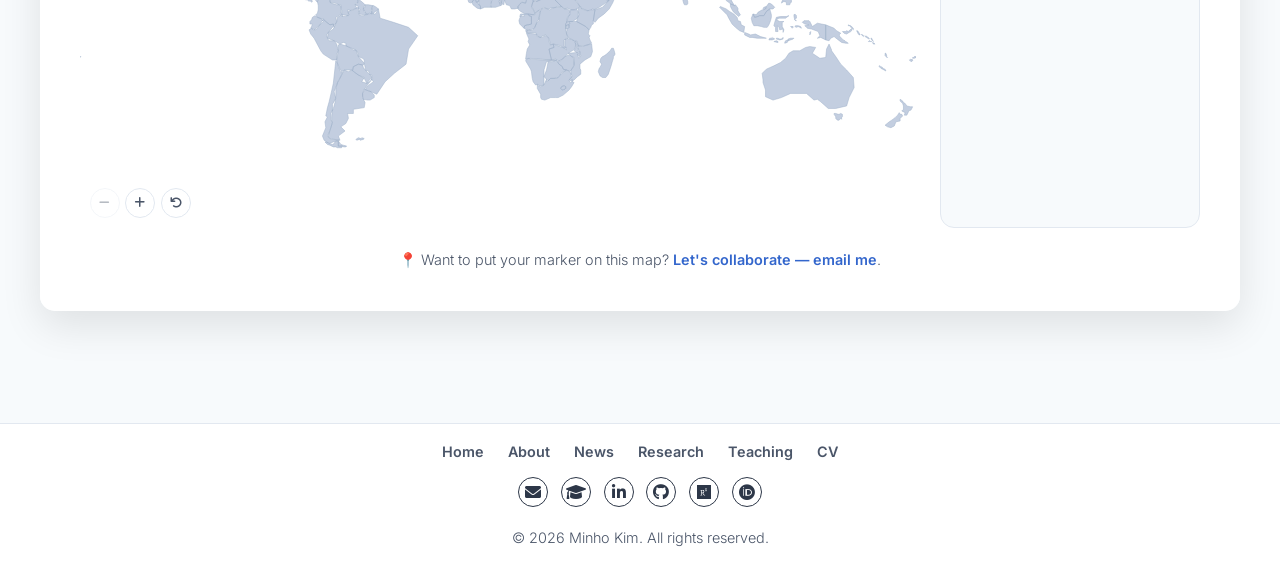
==== commit f3a0e950: "Rework the Research page and refresh publications and news Research areas: three areas restated as s" ====
--- a/about.html
+++ b/about.html
@@ -253,7 +253,7 @@
             <button type="button" class="reveal-toggle-btn" onclick="toggleMobileReveal(this)">Read more <i class="fas fa-chevron-down"></i></button>
 
             <div class="hero-description hero-intro-mono mobile-hide-until-expanded">
-                My research combines <span class="lede-hl-modeling">computational modeling</span> and <span class="lede-hl-geospatial">geospatial data science</span> to model natural hazard risk, which inform build <span class="lede-hl-decision">decision support</span> tools that guide more proactive, risk-informed approaches. During my PhD, I focused on wildfires and used fire spread simulations, remote sensing, and network science within a <emph>systems-thinking</emph> approach to understand how risk is complex and interconnected across the built and natural environment.
+                My research combines <span class="lede-hl-modeling">computational modeling</span> and <span class="lede-hl-geospatial">geospatial data science</span> to model natural hazard risk and build <span class="lede-hl-decision">decision support</span> tools that guide more proactive, risk-informed approaches. During my PhD, I focused on wildfires and used fire spread simulations, remote sensing, and network science within a <emph>systems-thinking</emph> approach to understand how risk is complex and interconnected across the built and natural environment.
                 <br><br>
                 I received my PhD in Environmental Planning at UC Berkeley advised by Professors <a href="https://scholar.google.com/citations?user=YAGjro8AAAAJ&hl=en">Marta C. Gonzalez</a> and <a href="https://ced.berkeley.edu/people/john-radke">John Radke</a> as a member of the <a href="https://humnetlab.berkeley.edu">HumNet Lab</a>.
                 I received my BS and MS degrees in Civil and Environmental Engineering at Seoul National University, where I was advised by Professor <a href="https://www.researchgate.net/profile/Yongil-Kim-2">Yongil Kim</a> as a member of the <a href="https://spins.snu.ac.kr">SPINS Lab</a>.
--- a/styles.css
+++ b/styles.css
@@ -690,7 +690,7 @@
     flex: 1;
   }
   
-  .year-btn, .type-btn, .tag-btn, .cat-btn {
+  .year-btn, .type-btn, .tag-btn, .cat-btn, .area-btn {
     display: inline-flex;
     align-items: center;
     justify-content: center;
@@ -711,10 +711,12 @@
   .type-btn:hover,
   .tag-btn:hover,
   .cat-btn:hover,
+  .area-btn:hover,
   .year-btn.active,
   .type-btn.active,
   .tag-btn.active,
-  .cat-btn.active {
+  .cat-btn.active,
+  .area-btn.active {
     background: var(--primary-color);
     color: white;
     border-color: var(--primary-color);
@@ -826,13 +828,28 @@
     box-shadow: 0 10px 25px rgba(102, 126, 234, 0.15);
   }
   
-  .research-highlight img {
+  /* Fixed thumbnail frame: figures here range from wide maps to near-square
+     panels, so they are contained on a tinted backdrop at one size rather
+     than each setting its own height from its aspect ratio. */
+  .research-highlight-media {
     width: 200px;
-    height: auto;
+    height: 150px;
+    display: flex;
+    align-items: center;
+    justify-content: center;
+    background: var(--bg-accent);
+    border: 1px solid var(--border-color);
+    border-radius: 6px;
+    overflow: hidden;
+    flex: none;
+  }
+
+  .research-highlight-media img {
+    width: 100%;
+    height: 100%;
     object-fit: contain;
-    border-radius: 6px;
-    border: 1px solid var(--border-color);
-    max-height: 200px; /* Optional: restrict height if too tall */
+    padding: 0.4rem;
+    box-sizing: border-box;
   }
 
   /* "Panel" layout for Highlighted Research (the default) -- a grid of
@@ -867,7 +884,9 @@
      object-fit: cover (which badly over-crops the wider figures). */
   .research-highlight-card-media {
     width: 100%;
-    height: 170px;
+    /* Panel cards carry only a title, so the figure is the card -- it gets
+       the height the blurb used to take (see renderHighlightedResearch). */
+    height: 240px;
     background: var(--bg-accent);
     display: flex;
     align-items: center;
@@ -891,12 +910,7 @@
 
   .research-highlight-card .research-content h3 {
     font-size: 1.05rem;
-    margin: 0 0 0.5rem;
-  }
-
-  .research-highlight-card .research-content p {
-    font-size: 0.88rem;
-    margin: 0 0 0.9rem;
+    margin: 0 0 0.75rem;
     flex: 1;
   }
 
@@ -1964,11 +1978,11 @@
       text-align: center;
     }
     
-    .research-highlight img {
+    .research-highlight-media {
         width: 100%;
         max-width: 400px;
-        height: auto;
-        object-fit: contain;
+        height: 200px;
+        margin: 0 auto;
     }
     
     
@@ -2108,11 +2122,11 @@
       font-size: 0.9rem;
     }
     
-    .research-highlight img {
+    .research-highlight-media {
       width: 100%;
       max-width: 400px;
-      height: auto;
-      object-fit: contain;
+      height: 200px;
+      margin: 0 auto;
     }
 
     .vertical-timeline {
@@ -2258,7 +2272,7 @@
       gap: 0.25rem;
     }
 
-    .year-btn, .type-btn, .tag-btn {
+    .year-btn, .type-btn, .tag-btn, .area-btn {
       padding: 0.35rem 0.7rem;
       font-size: 0.7rem;
     }
@@ -2635,7 +2649,7 @@
   }
 
   .rp-hl-human { color: #3366cc; }
-  .rp-hl-environment { color: #5559b7; }
+  .rp-hl-environment { color: #1f9d5a; }
   .rp-hl-technology { color: #764ba2; }
 
   /* Single-tone keyword highlight for lede sentences that don't split into
@@ -2847,11 +2861,28 @@
   }
 
   .area-list-card.area-human .area-number, .area-list-card.area-human h3 { color: #3366cc; }
-  .area-list-card.area-environment .area-number, .area-list-card.area-environment h3 { color: #5559b7; }
+  .area-list-card.area-environment .area-number, .area-list-card.area-environment h3 { color: #1f9d5a; }
   .area-list-card.area-technology .area-number, .area-list-card.area-technology h3 { color: #764ba2; }
-
-  .area-list-chevron {
-    color: var(--text-muted);
+  .area-list-card.area-modeling .area-number, .area-list-card.area-modeling h3 { color: #3366cc; }
+  .area-list-card.area-networks .area-number, .area-list-card.area-networks h3 { color: #1f9d5a; }
+  .area-list-card.area-geospatial .area-number, .area-list-card.area-geospatial h3 { color: #764ba2; }
+
+  /* "Explore this area" link on each research-area list card, pointing at
+     the matching research-*.html page. */
+  .area-list-link {
+    display: inline-flex;
+    align-items: center;
+    gap: 0.4rem;
+    margin-top: 0.15rem;
+    font-size: 0.72rem;
+    font-weight: 600;
+    letter-spacing: 0.02em;
+    color: var(--primary-color);
+    text-decoration: none;
+  }
+
+  .area-list-link:hover {
+    text-decoration: underline;
   }
 
   .area-list-card p {
@@ -2952,12 +2983,12 @@
     background: linear-gradient(135deg, #3366cc, #6c8ee8);
   }
 
+  .area-nav-icon.active.area-nav-icon-networks {
+    background: linear-gradient(135deg, #1f9d5a, #5cd394);
+  }
+
   .area-nav-icon.active.area-nav-icon-geospatial {
-    background: linear-gradient(135deg, #1f9d5a, #5cd394);
-  }
-
-  .area-nav-icon.active.area-nav-icon-decision {
-    background: linear-gradient(135deg, #b8891f, #e0b64f);
+    background: linear-gradient(135deg, #764ba2, #a67cc9);
   }
 
   .area-detail-heading {
@@ -3593,16 +3624,19 @@
   margin-bottom: 1.1rem;
 }
 
+/* The three research areas. Tints match .area-nav-icon.active.*,
+   and .highlight-placeholder-* so an area reads
+   consistently everywhere it appears. */
 .home-area-icon-modeling {
   background: linear-gradient(135deg, #3366cc, #6c8ee8);
 }
 
+.home-area-icon-networks {
+  background: linear-gradient(135deg, #1f9d5a, #5cd394);
+}
+
 .home-area-icon-geospatial {
-  background: linear-gradient(135deg, #1f9d5a, #5cd394);
-}
-
-.home-area-icon-decision {
-  background: linear-gradient(135deg, #b8891f, #e0b64f);
+  background: linear-gradient(135deg, #764ba2, #a67cc9);
 }
 
 .home-area-card h3 {
@@ -4257,32 +4291,6 @@
     margin-top: 0.75rem;
   }
 
-  /* Area-list cards start collapsed to just the title -- clicking a
-     card (already wired to highlight it in the diagram, see
-     renderListView in research-network.js) also reveals its tags. */
-  .area-list-card p,
-  .area-list-tags {
-    display: none;
-  }
-
-  .area-list-card.expanded p,
-  .area-list-card.expanded .area-list-tags {
-    display: block;
-  }
-
-  .area-list-card.expanded .area-list-tags {
-    display: flex;
-  }
-
-  .area-list-chevron {
-    transition: transform 0.3s ease;
-  }
-
-  .area-list-card.expanded .area-list-chevron {
-    transform: rotate(180deg);
-  }
-
-
   /* --- All pages: the page's own name (first section-title of the
      first content-card) moves into the header next to the logo (see
      initMobilePageTitle in script.js) instead of repeating here. --- */
@@ -4340,3 +4348,333 @@
   }
 
 }
+
+
+/* ---------------------------------------------------------------------------
+   Highlighted Research: placeholder tile
+   Recent working papers often have no publishable figure yet. Rather than
+   render an empty .research-highlight-card-media frame, publications-render.js
+   falls back to this typographic tile, tinted by the publication's primary
+   research area so the card still reads as intentional.
+   --------------------------------------------------------------------------- */
+/* Repository icon trailing a publication title in the table -- deliberately
+   quiet, so it reads as an affordance rather than competing with the title
+   link next to it. */
+.pub-code-link {
+  color: var(--text-muted);
+  font-size: 0.85em;
+  margin-left: 0.15em;
+}
+
+.pub-code-link:hover {
+  color: var(--text-primary);
+}
+
+.highlight-placeholder {
+  display: flex;
+  flex-direction: column;
+  align-items: center;
+  justify-content: center;
+  gap: 0.4rem;
+  width: 100%;
+  height: 100%;
+  min-height: 150px;
+  padding: 1.1rem 1rem;
+  text-align: center;
+  box-sizing: border-box;
+}
+
+/* On a panel card the label is the tile's only content, so it carries a
+   little more weight than it does as a kicker above a title in list view. */
+.research-highlight-card .highlight-placeholder-area {
+  font-size: 0.72rem;
+}
+
+.highlight-placeholder-area {
+  font-size: 0.6rem;
+  font-weight: 700;
+  letter-spacing: 0.09em;
+  text-transform: uppercase;
+  color: rgba(255, 255, 255, 0.82);
+}
+
+.highlight-placeholder-title {
+  font-size: 0.98rem;
+  font-weight: 600;
+  line-height: 1.3;
+  color: white;
+}
+
+/* Area tints mirror .home-area-icon-* so a card's colour matches its area. */
+.highlight-placeholder-modeling {
+  background: linear-gradient(135deg, #3366cc, #6c8ee8);
+}
+
+.highlight-placeholder-networks {
+  background: linear-gradient(135deg, #1f9d5a, #5cd394);
+}
+
+.highlight-placeholder-geospatial {
+  background: linear-gradient(135deg, #764ba2, #a67cc9);
+}
+
+/* ---------------------------------------------------------------------------
+   RESEARCH AREAS (research.html)
+   Two columns per area: representative figure on the left, all text on the
+   right. The short field label is the headline; the longer programme title
+   sits beneath it, sharing a row with the "Read more" button. Description and
+   research branches share one slot in that right column -- the description
+   shows by default and is swapped out for the branches on expand (see
+   toggleResearchArea, now removed), so the area reads as one passage.
+   --------------------------------------------------------------------------- */
+.ra-block {
+  padding: 2rem 0 0;
+  border-top: 1px solid var(--border-color);
+  margin-top: 2rem;
+}
+
+.ra-block:first-of-type {
+  border-top: none;
+  padding-top: 0.5rem;
+}
+
+.ra-main {
+  display: grid;
+  grid-template-columns: 360px 1fr;
+  gap: 2rem;
+  /* The text sits against a figure that is usually taller than it, so
+     centring the two reads better than hanging the text off the top. */
+  align-items: center;
+}
+
+/* Placeholder state: an area whose subject image is not in yet holds the
+   frame at the same size the image will occupy, so the two-column rhythm
+   is unchanged and dropping the <img> back in (see research.html) needs
+   no CSS edit. Keyed on the absence of an <img> rather than on :empty,
+   which any reformatting of the markup would otherwise break by leaving
+   whitespace inside the div. */
+.ra-figure:not(:has(img)) {
+  display: flex;
+  align-items: center;
+  justify-content: center;
+  height: 260px;
+  border-style: dashed;
+}
+
+.ra-figure:not(:has(img))::before {
+  font-family: 'Font Awesome 6 Free';
+  font-weight: 900;
+  content: '\f03e';
+  font-size: 1.75rem;
+  color: var(--text-muted);
+  opacity: 0.4;
+}
+
+/* Figure: the three area illustrations sit on white and come in different
+   aspect ratios (roughly 16:9, 7:6 and 1:1 once trimmed), so rather than
+   force them into one frame they keep their own proportions inside a
+   shared slot -- capped by the column width on one side and a common
+   height on the other, which keeps the three rows in the same rhythm
+   without letterboxing the squarer two. No backdrop or border: the
+   artwork's own white ground would otherwise read as a box within a box. */
+.ra-figure {
+  display: flex;
+  align-items: center;
+  /* Flush left on desktop so the three differently-proportioned images share
+     one edge with the card's margin; centred once the layout stacks. */
+  justify-content: flex-start;
+  transition: var(--transition);
+}
+
+.ra-figure img {
+  display: block;
+  /* All three fill the column, so they share one width and one left and
+     right edge; their differing aspect ratios play out in height rather
+     than in width, which would otherwise leave the column ragged. */
+  width: 100%;
+  height: auto;
+  border-radius: 10px;
+}
+
+/* Headline = the short field label. */
+.ra-body h3 {
+  font-size: 1.45rem;
+  line-height: 1.25;
+  color: var(--text-primary);
+  margin: 0 0 0.55rem;
+}
+
+/* Each area is a short list of points rather than a paragraph: a bolded
+   headline names the strand, the sentence after it carries the work. */
+.ra-points {
+  list-style: none;
+  padding: 0;
+  margin: 0.7rem 0 0;
+}
+
+.ra-points li {
+  position: relative;
+  /* Balances the last line so a point never spills a single word onto a
+     line of its own; ignored by browsers that do not support it. */
+  text-wrap: pretty;
+  padding-left: 1.1rem;
+  margin-bottom: 0.75rem;
+  font-size: 1rem;
+  line-height: 1.65;
+  color: var(--text-secondary);
+}
+
+/* Several points run to three lines, where a new point's first line would
+   otherwise be indistinguishable from a continuation line. The marker and
+   hanging indent give the eye a left rail; muted, so it introduces no
+   further colour against the blue titles. */
+.ra-points li::before {
+  content: '';
+  position: absolute;
+  left: 0.1rem;
+  top: 0.72em;
+  width: 5px;
+  height: 5px;
+  border-radius: 50%;
+  background: var(--text-muted);
+}
+
+.ra-points li:last-child {
+  margin-bottom: 0;
+}
+
+/* The headline of each point is now the page's keyword affordance: a chip
+   that names the strand, with the sentence running on after it. */
+/* Blue is the label, not the link: the point titles are what a reader
+   scans for, so they take the accent, and the citations below sit in body
+   colour and rely on their underline instead. */
+.ra-points strong {
+  color: var(--primary-color);
+  font-weight: 700;
+}
+
+/* Work that is not published yet: marked as a citation-to-be, coloured but
+   deliberately not underlined and not a link, so a URL can be dropped in
+   once the paper is out without the text changing. */
+/* Work not yet published: a dotted underline marks it as a reference
+   without implying it can be clicked, and it becomes a real link by
+   wrapping this span in an anchor once the paper is out. */
+.ra-wp {
+  color: var(--text-primary);
+  font-weight: 500;
+  text-decoration: underline dotted;
+  text-decoration-thickness: 1px;
+  text-underline-offset: 2px;
+  text-decoration-color: rgba(45, 55, 72, 0.4);
+}
+
+/* Keywords in the area copy hyperlink to the underlying paper, so they
+   need to read as citations -- the global `a` rule drops the underline,
+   which loses them entirely at this size. */
+.ra-points a {
+  font-weight: 500;
+  text-decoration: underline;
+  text-decoration-thickness: 1px;
+  text-underline-offset: 2px;
+}
+
+.ra-points a {
+  color: var(--text-primary);
+  text-decoration-color: rgba(45, 55, 72, 0.45);
+}
+
+/* Hover restores the accent, so the links stay discoverable as links even
+   though they sit in body colour at rest. */
+.ra-points a:hover {
+  color: var(--primary-color);
+  text-decoration-color: var(--primary-color);
+}
+
+@media (max-width: 900px) {
+  .ra-main { grid-template-columns: 1fr; gap: 0.9rem; }
+  .ra-figure { justify-content: center; }
+  .ra-figure img { max-width: 420px; }
+  .ra-figure:not(:has(img)) { height: 230px; }
+  .ra-body h3 { font-size: 1.12rem; }
+
+}
+
+/* ---------------------------------------------------------------------------
+   Forward-looking directions, shown as a 2x2 of titles on the "Looking
+   ahead" slide of the Humans/Environment/Technology panel. Deliberately
+   plainer than the .ra-block areas above, so current work stays the
+   stronger read on the page.
+   --------------------------------------------------------------------------- */
+.future-grid {
+  display: grid;
+  grid-template-columns: repeat(2, 1fr);
+  gap: 1.25rem;
+  margin-top: 1.5rem;
+}
+
+.future-card {
+  padding: 1.2rem 1.3rem;
+  border: 1px solid var(--border-color);
+  border-radius: 10px;
+  background: var(--bg-accent);
+}
+
+.future-num {
+  display: block;
+  font-size: 0.72rem;
+  font-weight: 700;
+  letter-spacing: 0.12em;
+  color: var(--primary-color);
+  margin-bottom: 0.4rem;
+}
+
+.future-card h3 {
+  font-size: 0.98rem;
+  line-height: 1.3;
+  color: var(--text-primary);
+  margin: 0 0 0.5rem;
+}
+
+.future-card p {
+  font-size: 0.82rem;
+  line-height: 1.6;
+  color: var(--text-secondary);
+  margin: 0;
+}
+
+/* Sidebar variant: the "Looking ahead" slide carries only a lede and these
+   four fields, so the cards take the space the body prose used to and sit
+   as four equal tiles rather than four lines of text. */
+.future-grid-compact {
+  gap: 0.9rem;
+  margin-top: 1.5rem;
+}
+
+.future-grid-compact .future-card {
+  display: flex;
+  flex-direction: column;
+  justify-content: center;
+  min-height: 112px;
+  padding: 1.1rem 1rem;
+}
+
+.future-grid-compact .future-num {
+  font-size: 0.68rem;
+  margin-bottom: 0.4rem;
+}
+
+.future-grid-compact .future-card h3 {
+  font-size: 0.92rem;
+  line-height: 1.3;
+  margin: 0;
+}
+
+@media (max-width: 900px) {
+  .future-grid { grid-template-columns: 1fr; }
+}
+
+/* Anchor targets for the homepage "Learn More" buttons (research.html#area-*).
+   Offset by the sticky header so the area heading is not hidden beneath it. */
+.ra-block[id] {
+  scroll-margin-top: calc(var(--header-height) + 1rem);
+}
